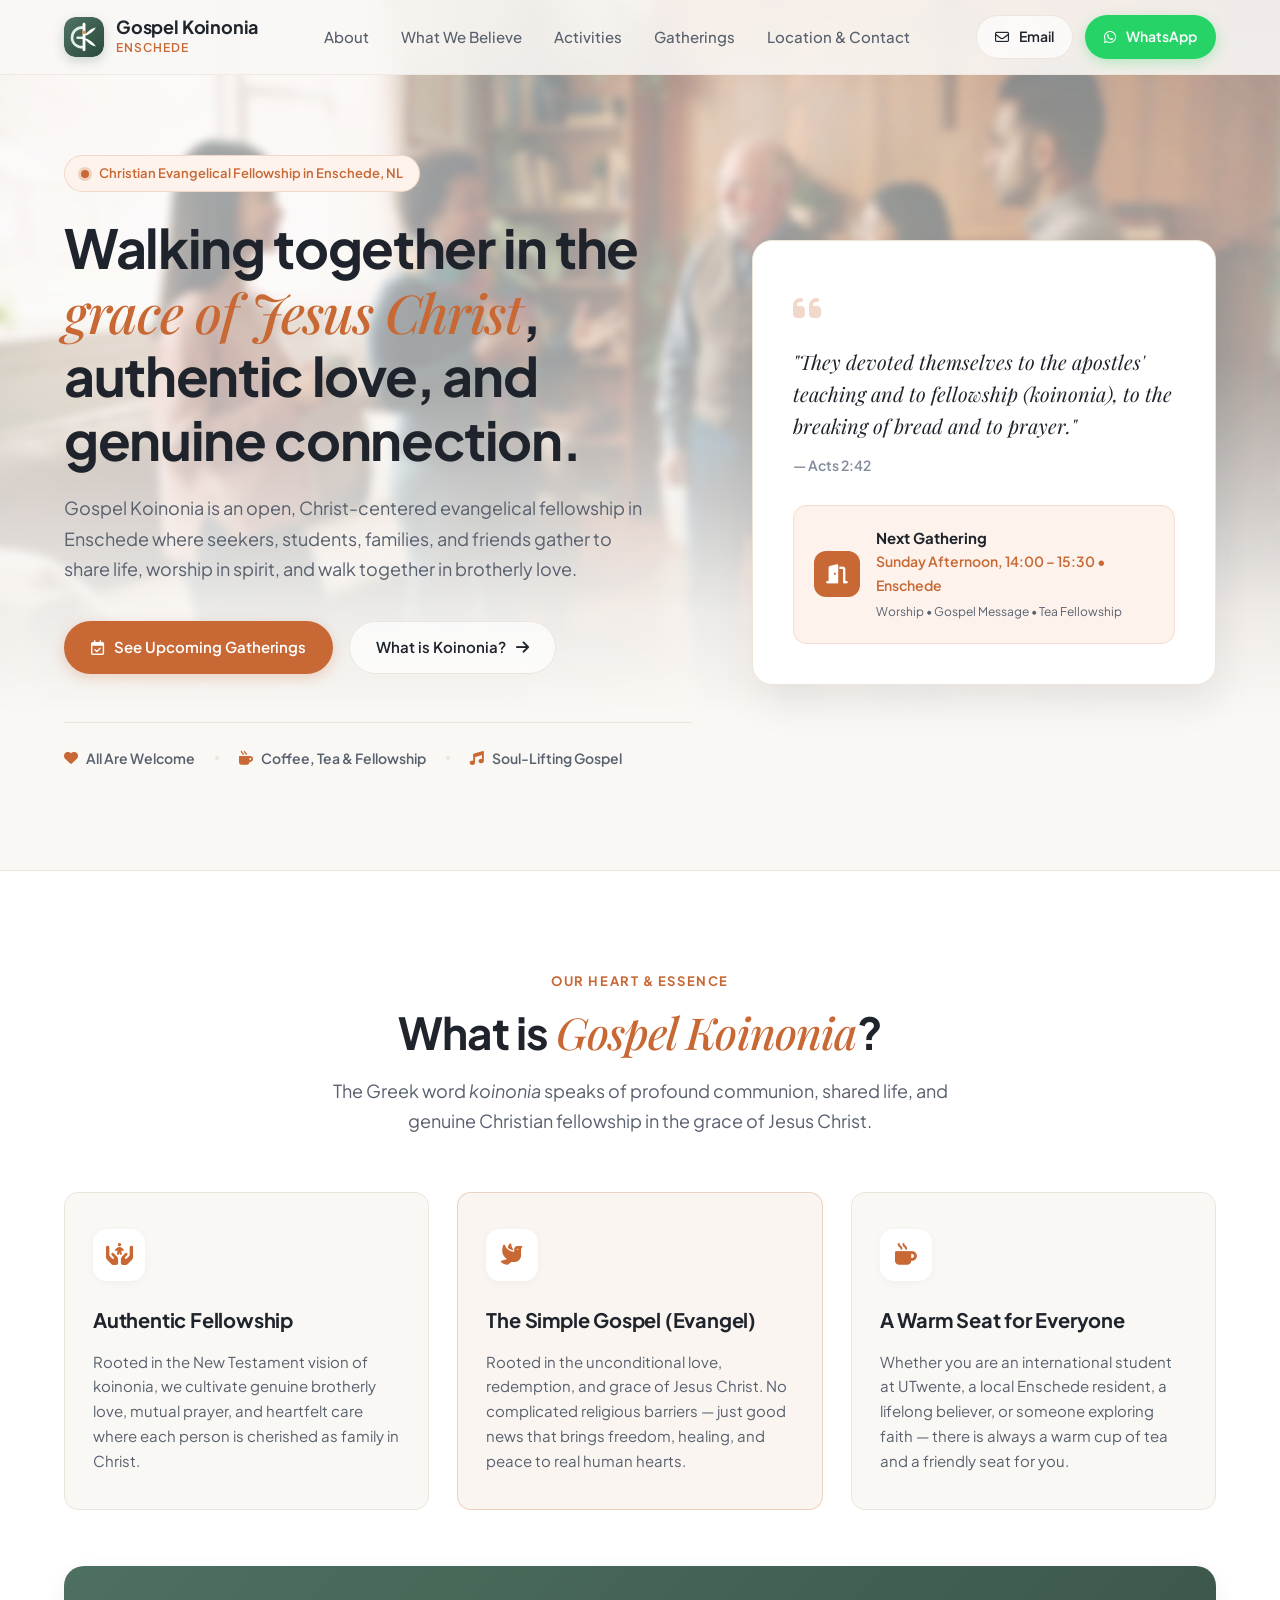
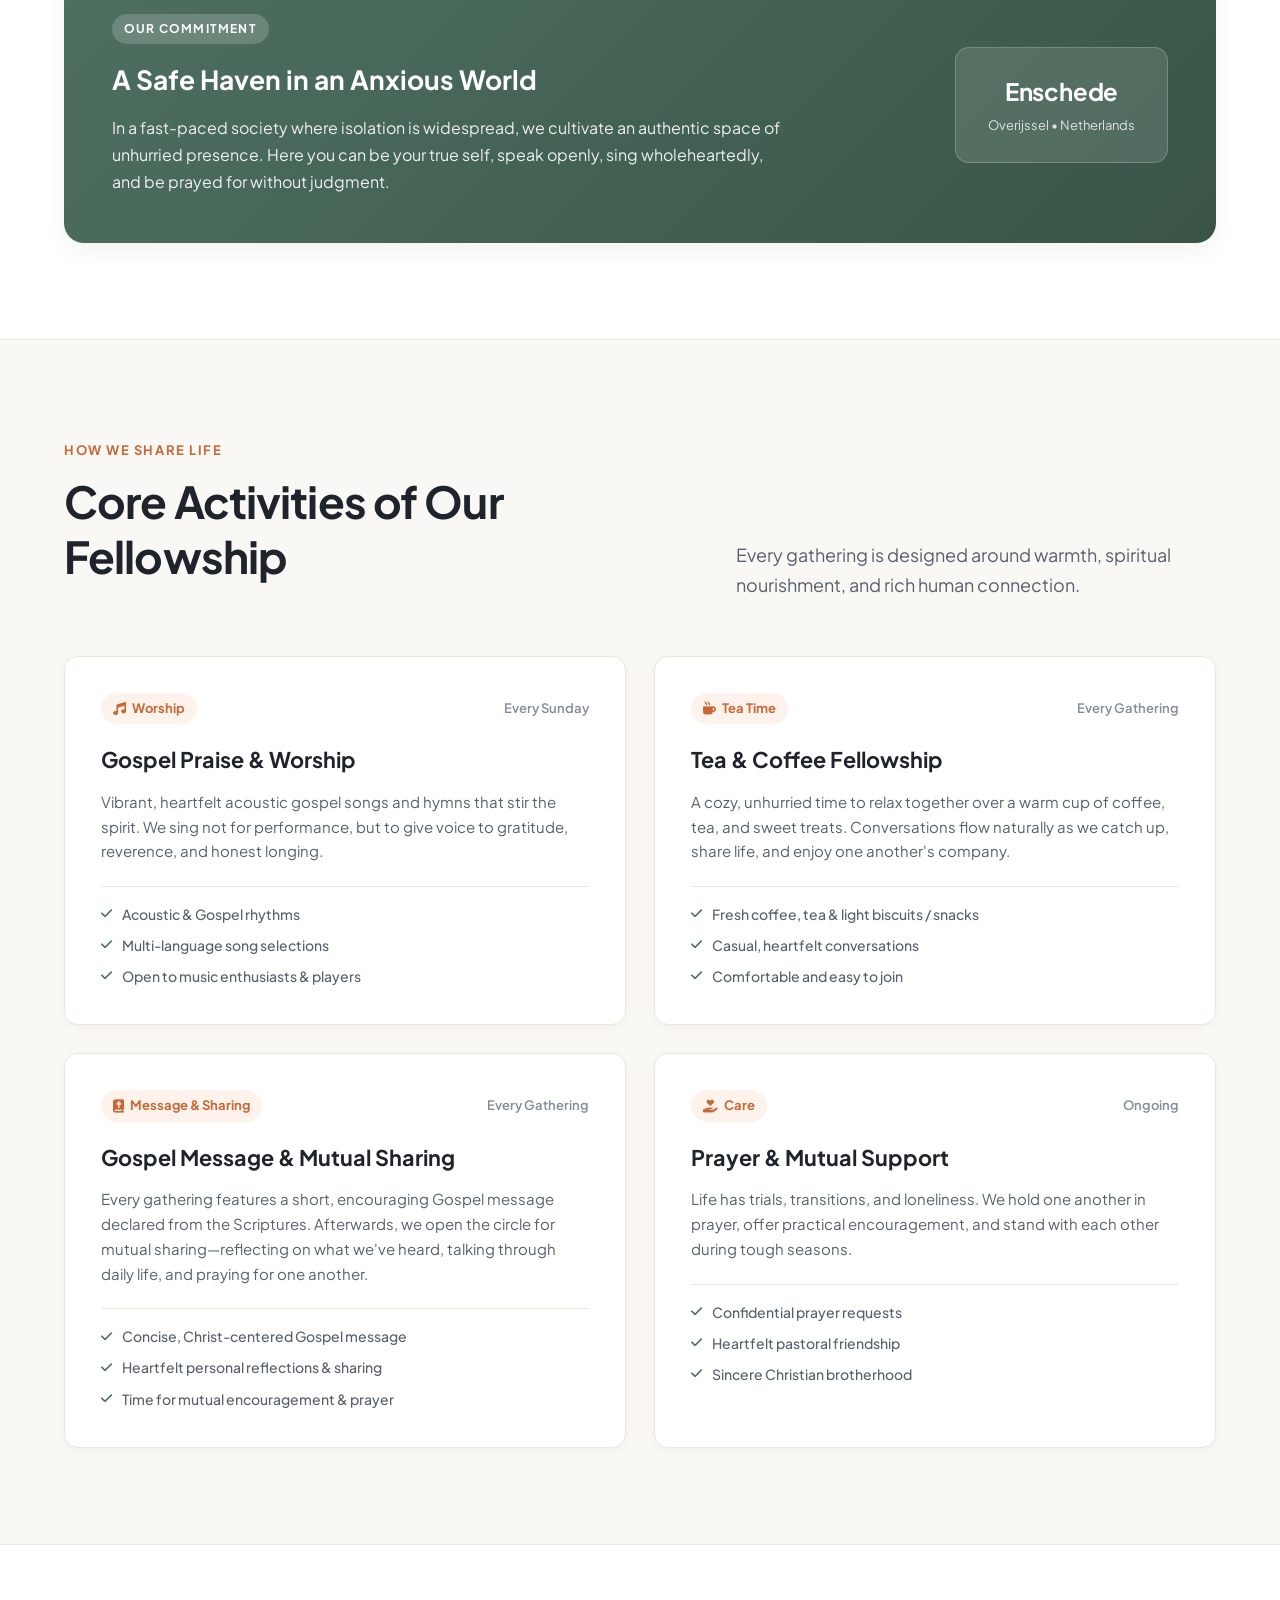
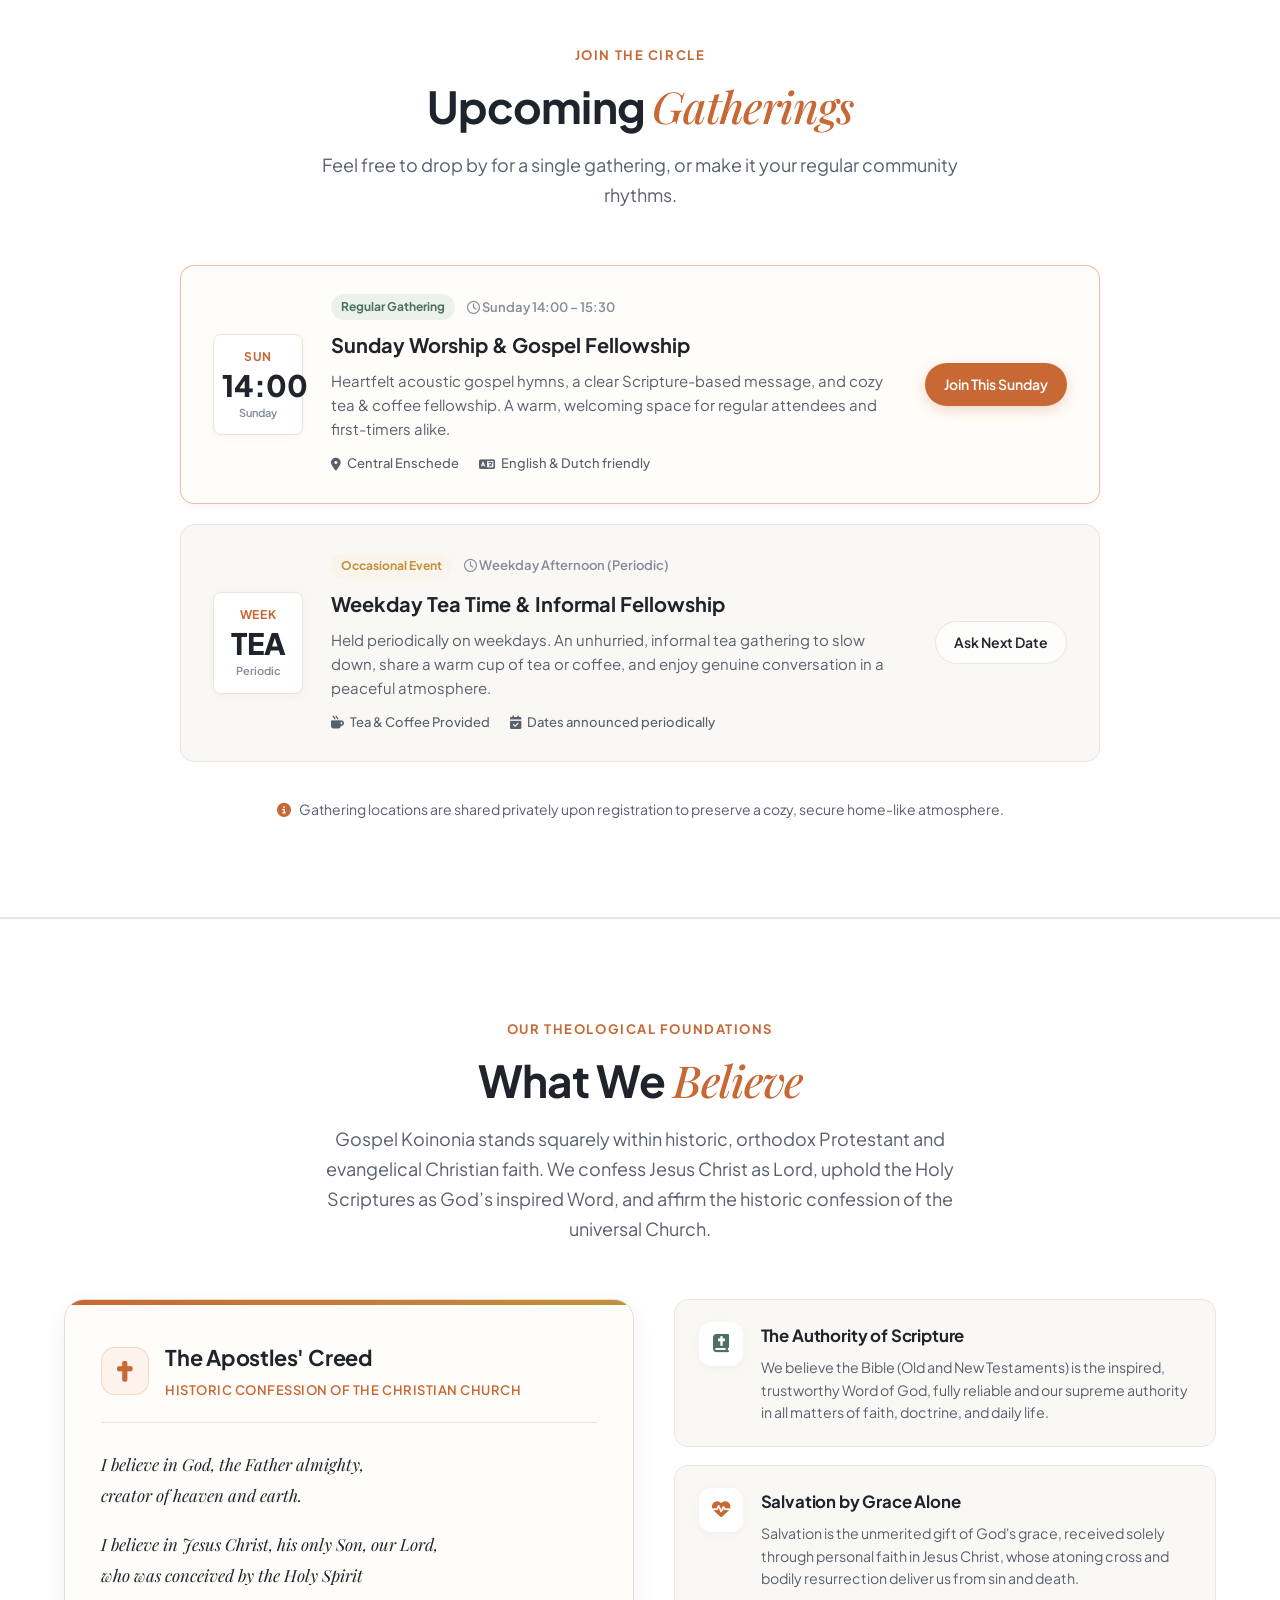
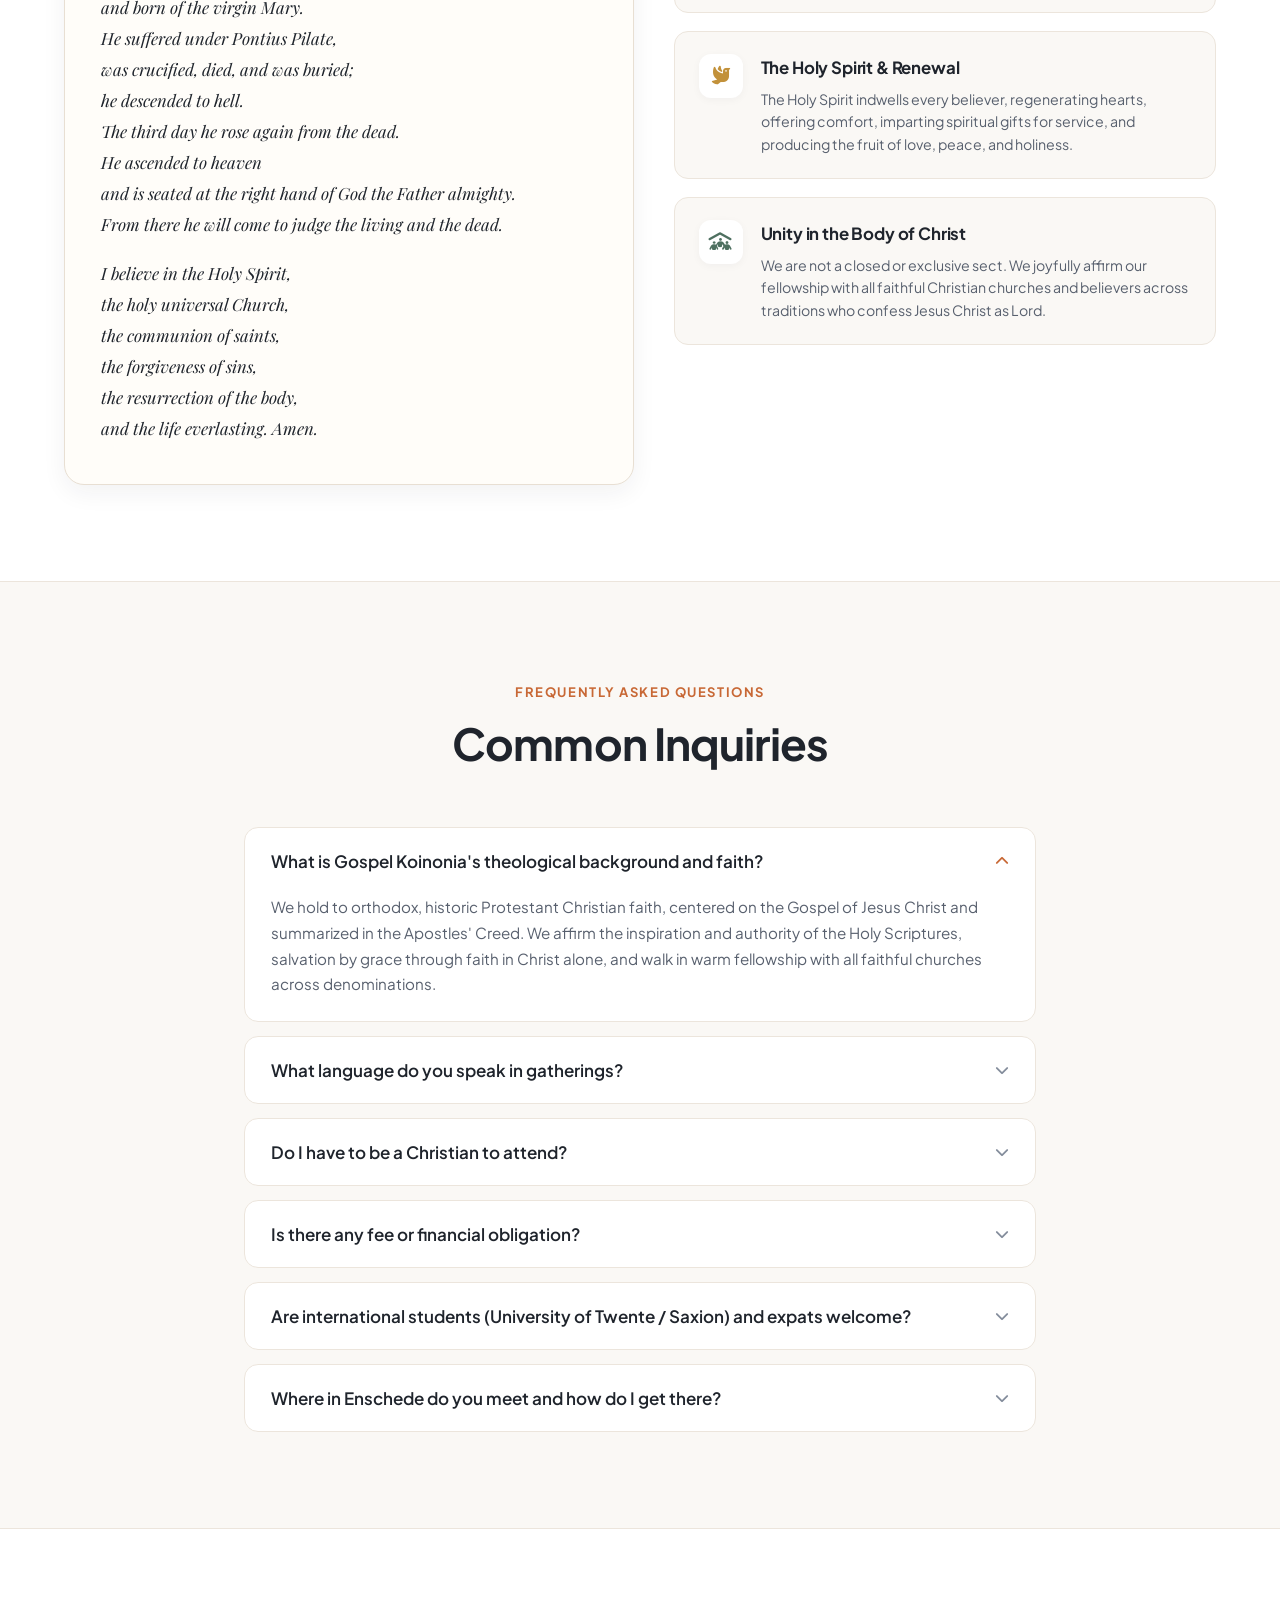
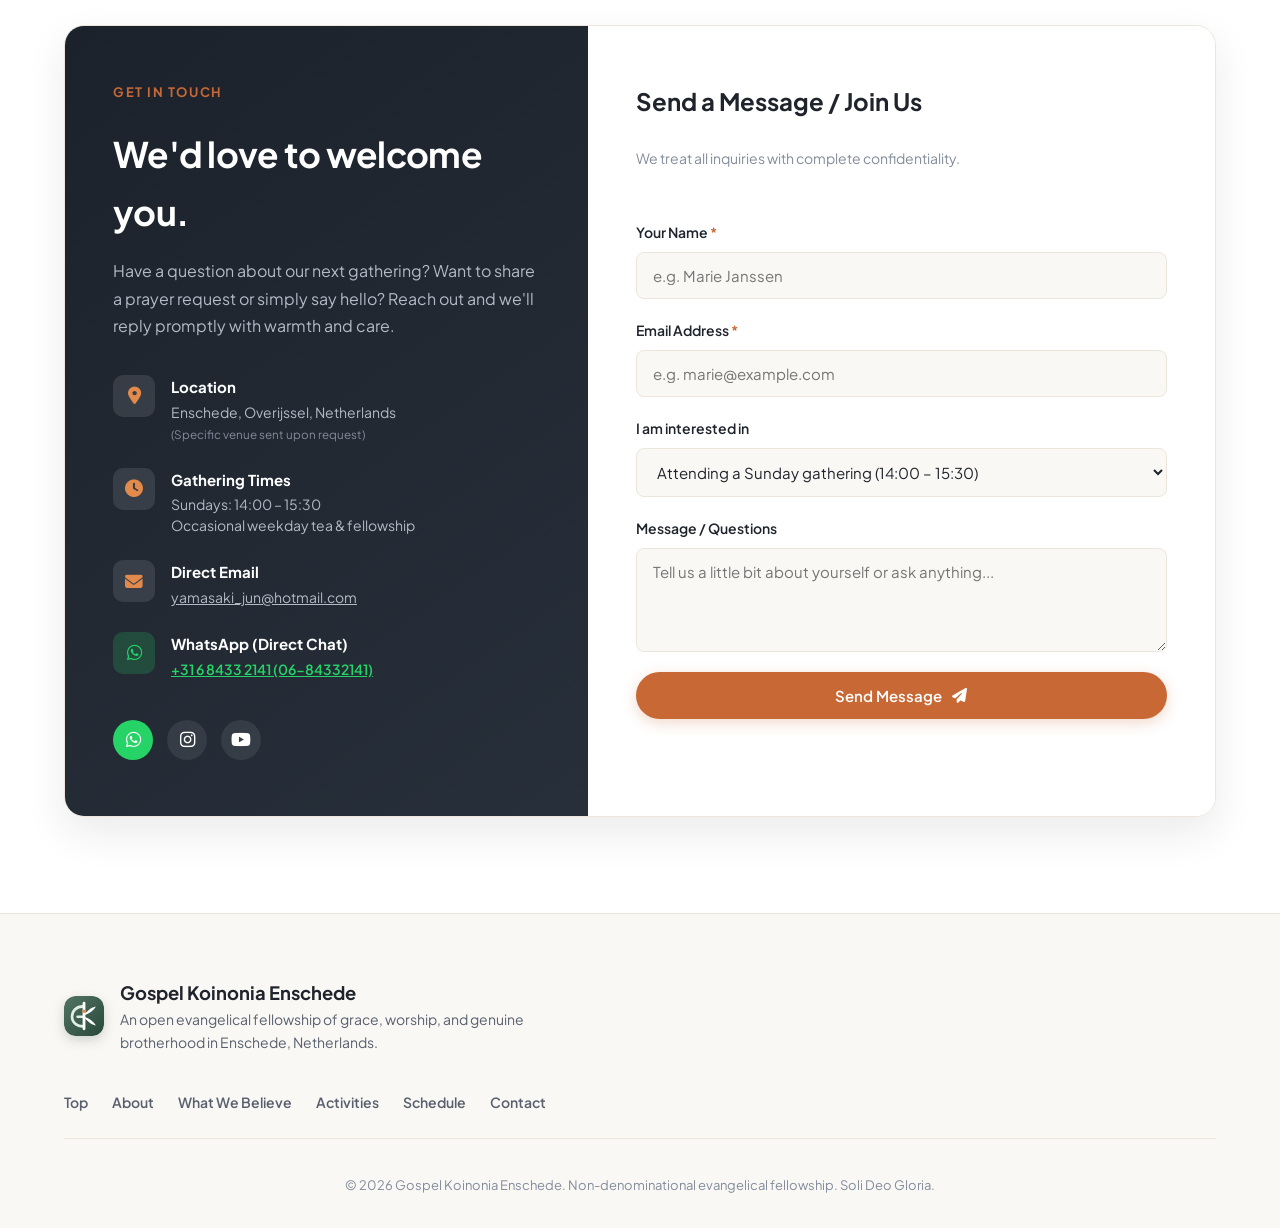
==== index.html @ ac90511f "refactor(schedule): keep only Sunday gathering and occasional weekday tea" ====
<!DOCTYPE html>
<html lang="en">
<head>
  <meta charset="UTF-8">
  <meta name="viewport" content="width=device-width, initial-scale=1.0">
  <title>Gospel Koinonia Enschede | English Christian Fellowship & Sunday Gatherings</title>
  <meta name="description" content="Open, Christ-centered English Christian fellowship in Enschede, Netherlands. Sunday worship & fellowship (14:00–15:30), Gospel message, and tea fellowship. International students (UT/Saxion), expats, and locals welcome.">
  <meta name="keywords" content="English church Enschede, Christian fellowship Enschede, International church Enschede, University of Twente church, Bible study Enschede, Gospel Koinonia, Protestant fellowship Overijssel, Sunday gathering Enschede">
  <meta name="author" content="Gospel Koinonia Enschede">

  <!-- Local SEO & Geo Targeting -->
  <meta name="geo.region" content="NL-OV">
  <meta name="geo.placename" content="Enschede">
  <meta name="geo.position" content="52.2215;6.8937">
  <meta name="ICBM" content="52.2215, 6.8937">

  <!-- Open Graph / Social Sharing -->
  <meta property="og:title" content="Gospel Koinonia Enschede | English Christian Fellowship">
  <meta property="og:description" content="Open English Christian fellowship in Enschede, Netherlands. Sunday gatherings 14:00–15:30, Gospel message, and warm fellowship.">
  <meta property="og:type" content="website">
  <meta property="og:locale" content="en_US">
  <meta property="og:site_name" content="Gospel Koinonia Enschede">

  <!-- Google Fonts -->
  <link rel="preconnect" href="https://fonts.googleapis.com">
  <link rel="preconnect" href="https://fonts.gstatic.com" crossorigin>
  <link href="https://fonts.googleapis.com/css2?family=Plus+Jakarta+Sans:wght@300;400;500;600;700&family=Playfair+Display:ital,wght@0,500;0,600;0,700;1,400&display=swap" rel="stylesheet">

  <!-- Font Awesome Icons -->
  <link rel="stylesheet" href="https://cdnjs.cloudflare.com/ajax/libs/font-awesome/6.5.1/css/all.min.css">

  <!-- Favicon -->
  <link rel="icon" type="image/svg+xml" href="favicon.svg">

  <link rel="stylesheet" href="style.css">

  <!-- Schema.org JSON-LD Structured Data for Local Search -->
  <script type="application/ld+json">
  {
    "@context": "https://schema.org",
    "@graph": [
      {
        "@type": "CommunityOrganization",
        "@id": "#organization",
        "name": "Gospel Koinonia Enschede",
        "alternateName": [
          "Gospel Koinonia",
          "Enschede Christian Fellowship",
          "International Christian Fellowship Enschede",
          "English Church Gathering Enschede"
        ],
        "description": "An open, Christ-centered English Christian fellowship in Enschede, Netherlands. Gatherings feature acoustic gospel worship, Scripture teaching, and warm fellowship.",
        "areaServed": {
          "@type": "City",
          "name": "Enschede",
          "sameAs": "https://en.wikipedia.org/wiki/Enschede"
        },
        "address": {
          "@type": "PostalAddress",
          "addressLocality": "Enschede",
          "addressRegion": "Overijssel",
          "addressCountry": "NL"
        },
        "contactPoint": {
          "@type": "ContactPoint",
          "telephone": "+31-6-8433-2141",
          "contactType": "General Inquiry & Fellowship",
          "email": "yamasaki_jun@hotmail.com",
          "availableLanguage": ["English", "Dutch", "Japanese"]
        }
      },
      {
        "@type": "Event",
        "@id": "#sunday-gathering",
        "name": "Sunday Worship & Gospel Fellowship",
        "description": "Weekly English Christian gathering in Enschede with acoustic worship, a short Gospel message, and tea & coffee fellowship.",
        "eventStatus": "https://schema.org/EventScheduled",
        "eventAttendanceMode": "https://schema.org/OfflineEventAttendanceMode",
        "isAccessibleForFree": true,
        "inLanguage": "en",
        "organizer": {
          "@id": "#organization"
        },
        "location": {
          "@type": "Place",
          "name": "Gospel Koinonia Fellowship Space",
          "address": {
            "@type": "PostalAddress",
            "addressLocality": "Enschede",
            "addressRegion": "Overijssel",
            "addressCountry": "NL"
          }
        },
        "eventSchedule": {
          "@type": "Schedule",
          "repeatFrequency": "P1W",
          "byDay": "https://schema.org/Sunday",
          "startTime": "14:00",
          "endTime": "15:30"
        }
      }
    ]
  }
  </script>
</head>
<body>

  <!-- Ambient Fixed Top Background Layer -->
  <div class="fixed-ambient-bg" aria-hidden="true">
    <div class="ambient-image-layer"></div>
    <div class="ambient-gradient-overlay"></div>
  </div>

  <!-- Navigation -->
  <header class="site-header" id="header">
    <div class="header-container">
      <a href="#hero" class="brand-logo">
        <svg class="logo-symbol-svg" width="40" height="40" viewBox="0 0 100 100" fill="none" xmlns="http://www.w3.org/2000/svg" aria-label="Gospel Koinonia Logo">
          <defs>
            <linearGradient id="gkHeaderGrad" x1="10" y1="10" x2="90" y2="90" gradientUnits="userSpaceOnUse">
              <stop offset="0%" stop-color="#4E7060"/>
              <stop offset="100%" stop-color="#2D4D3E"/>
            </linearGradient>
          </defs>
          <rect width="100" height="100" rx="26" fill="url(#gkHeaderGrad)"/>
          <path d="M48 26 C30 26, 20 38, 20 52 C20 66, 32 76, 48 76" stroke="#E1EFE7" stroke-width="6.5" stroke-linecap="round" fill="none"/>
          <path d="M34 52 H48" stroke="#E1EFE7" stroke-width="6.5" stroke-linecap="round"/>
          <path d="M50 18 V82" stroke="#FFFFFF" stroke-width="7" stroke-linecap="round"/>
          <path d="M50 46 C60 36, 68 28, 80 26 C74 36, 64 44, 50 48" fill="#FFFFFF"/>
          <path d="M50 52 C64 56, 74 64, 80 74 C68 72, 60 64, 50 54" fill="#FFFFFF"/>
          <circle cx="50" cy="38" r="4.5" fill="#E28E4E"/>
        </svg>
        <div class="logo-text">
          <span class="logo-title">Gospel Koinonia</span>
          <span class="logo-sub">Enschede</span>
        </div>
      </a>

      <!-- Desktop Nav -->
      <nav class="desktop-nav" aria-label="Main Navigation">
        <a href="#about" class="nav-link">About</a>
        <a href="#faith" class="nav-link">What We Believe</a>
        <a href="#activities" class="nav-link">Activities</a>
        <a href="#schedule" class="nav-link">Gatherings</a>
        <a href="#contact" class="nav-link">Location & Contact</a>
      </nav>

      <div class="header-actions">
        <a href="#contact" class="btn btn-outline btn-sm">
          <i class="fa-regular fa-envelope"></i> Email
        </a>
        <a href="https://wa.me/31684332141" target="_blank" rel="noopener noreferrer" class="btn btn-whatsapp btn-sm">
          <i class="fa-brands fa-whatsapp"></i> WhatsApp
        </a>
        <button class="mobile-menu-btn" id="mobileMenuBtn" aria-label="Toggle Navigation Menu">
          <span class="hamburger-bar"></span>
          <span class="hamburger-bar"></span>
          <span class="hamburger-bar"></span>
        </button>
      </div>
    </div>

    <!-- Mobile Drawer Nav -->
    <div class="mobile-drawer" id="mobileDrawer">
      <div class="mobile-drawer-content">
        <a href="#about" class="mobile-link">About</a>
        <a href="#faith" class="mobile-link">What We Believe</a>
        <a href="#activities" class="mobile-link">Activities</a>
        <a href="#schedule" class="mobile-link">Gatherings</a>
        <a href="#contact" class="mobile-link">Location & Contact</a>
        <div class="mobile-drawer-footer">
          <a href="#contact" class="btn btn-outline btn-block">
            <i class="fa-regular fa-envelope"></i> Email Us
          </a>
          <a href="https://wa.me/31684332141" target="_blank" rel="noopener noreferrer" class="btn btn-whatsapp btn-block" style="margin-top: 10px;">
            <i class="fa-brands fa-whatsapp"></i> WhatsApp (06 8433 2141)
          </a>
        </div>
      </div>
    </div>
  </header>

  <main>
    <!-- Hero Section -->
    <section class="hero-section" id="hero">
      <div class="hero-backdrop-glow"></div>
      <div class="container hero-container">
        <div class="hero-content">
          <div class="hero-badge">
            <span class="badge-dot"></span>
            <span>Christian Evangelical Fellowship in Enschede, NL</span>
          </div>
          <h1 class="hero-title">
            Walking together in the <span class="serif-italic text-accent">grace of Jesus Christ</span>, authentic love, and genuine connection.
          </h1>
          <p class="hero-lead">
            Gospel Koinonia is an open, Christ-centered evangelical fellowship in Enschede where seekers, students, families, and friends gather to share life, worship in spirit, and walk together in brotherly love.
          </p>

          <div class="hero-cta-group">
            <a href="#schedule" class="btn btn-primary">
              <i class="fa-regular fa-calendar-check"></i> See Upcoming Gatherings
            </a>
            <a href="#about" class="btn btn-outline">
              What is Koinonia? <i class="fa-solid fa-arrow-right"></i>
            </a>
          </div>

          <div class="hero-trust-bar">
            <div class="trust-item">
              <i class="fa-solid fa-heart"></i>
              <span>All Are Welcome</span>
            </div>
            <div class="trust-divider"></div>
            <div class="trust-item">
              <i class="fa-solid fa-mug-hot"></i>
              <span>Coffee, Tea & Fellowship</span>
            </div>
            <div class="trust-divider"></div>
            <div class="trust-item">
              <i class="fa-solid fa-music"></i>
              <span>Soul-Lifting Gospel</span>
            </div>
          </div>
        </div>

        <div class="hero-card-side">
          <div class="glass-feature-card">
            <div class="card-quote-icon"><i class="fa-solid fa-quote-left"></i></div>
            <p class="card-quote">
              "They devoted themselves to the apostles' teaching and to fellowship (koinonia), to the breaking of bread and to prayer."
            </p>
            <span class="card-source">— Acts 2:42</span>

            <div class="card-highlight-box">
              <div class="highlight-icon"><i class="fa-solid fa-door-open"></i></div>
              <div class="highlight-info">
                <h4>Next Gathering</h4>
                <p>Sunday Afternoon, 14:00 – 15:30 • Enschede</p>
                <small>Worship • Gospel Message • Tea Fellowship</small>
              </div>
            </div>
          </div>
        </div>
      </div>
    </section>

    <!-- About Section -->
    <section class="section about-section" id="about">
      <div class="container">
        <div class="section-header text-center">
          <span class="sub-heading">OUR HEART & ESSENCE</span>
          <h2 class="section-title">What is <span class="serif-italic text-accent">Gospel Koinonia</span>?</h2>
          <p class="section-desc">
            The Greek word <em>koinonia</em> speaks of profound communion, shared life, and genuine Christian fellowship in the grace of Jesus Christ.
          </p>
        </div>

        <div class="grid-3 about-grid">
          <div class="about-card">
            <div class="icon-circle">
              <i class="fa-solid fa-hands-holding-child"></i>
            </div>
            <h3>Authentic Fellowship</h3>
            <p>
              Rooted in the New Testament vision of koinonia, we cultivate genuine brotherly love, mutual prayer, and heartfelt care where each person is cherished as family in Christ.
            </p>
          </div>

          <div class="about-card highlighted-card">
            <div class="icon-circle">
              <i class="fa-solid fa-dove"></i>
            </div>
            <h3>The Simple Gospel (Evangel)</h3>
            <p>
              Rooted in the unconditional love, redemption, and grace of Jesus Christ. No complicated religious barriers — just good news that brings freedom, healing, and peace to real human hearts.
            </p>
          </div>

          <div class="about-card">
            <div class="icon-circle">
              <i class="fa-solid fa-mug-hot"></i>
            </div>
            <h3>A Warm Seat for Everyone</h3>
            <p>
              Whether you are an international student at UTwente, a local Enschede resident, a lifelong believer, or someone exploring faith — there is always a warm cup of tea and a friendly seat for you.
            </p>
          </div>
        </div>

        <!-- Vision Banner -->
        <div class="vision-banner">
          <div class="vision-content">
            <span class="pill-label">Our Commitment</span>
            <h3>A Safe Haven in an Anxious World</h3>
            <p>
              In a fast-paced society where isolation is widespread, we cultivate an authentic space of unhurried presence. Here you can be your true self, speak openly, sing wholeheartedly, and be prayed for without judgment.
            </p>
          </div>
          <div class="vision-badge-box">
            <span class="vision-city">Enschede</span>
            <span class="vision-sub">Overijssel • Netherlands</span>
          </div>
        </div>
      </div>
    </section>

    <!-- Activities Section -->
    <section class="section activities-section" id="activities">
      <div class="container">
        <div class="section-header">
          <div class="header-split">
            <div>
              <span class="sub-heading">HOW WE SHARE LIFE</span>
              <h2 class="section-title">Core Activities of Our Fellowship</h2>
            </div>
            <p class="section-lead-inline">
              Every gathering is designed around warmth, spiritual nourishment, and rich human connection.
            </p>
          </div>
        </div>

        <div class="activities-grid">
          <!-- Activity 1 -->
          <article class="activity-card">
            <div class="activity-header">
              <span class="activity-badge"><i class="fa-solid fa-music"></i> Worship</span>
              <span class="activity-cadence">Every Sunday</span>
            </div>
            <h3 class="activity-title">Gospel Praise & Worship</h3>
            <p class="activity-body">
              Vibrant, heartfelt acoustic gospel songs and hymns that stir the spirit. We sing not for performance, but to give voice to gratitude, reverence, and honest longing.
            </p>
            <ul class="activity-points">
              <li><i class="fa-solid fa-check"></i> Acoustic & Gospel rhythms</li>
              <li><i class="fa-solid fa-check"></i> Multi-language song selections</li>
              <li><i class="fa-solid fa-check"></i> Open to music enthusiasts & players</li>
            </ul>
          </article>

          <!-- Activity 2 -->
          <article class="activity-card">
            <div class="activity-header">
              <span class="activity-badge"><i class="fa-solid fa-mug-hot"></i> Tea Time</span>
              <span class="activity-cadence">Every Gathering</span>
            </div>
            <h3 class="activity-title">Tea & Coffee Fellowship</h3>
            <p class="activity-body">
              A cozy, unhurried time to relax together over a warm cup of coffee, tea, and sweet treats. Conversations flow naturally as we catch up, share life, and enjoy one another's company.
            </p>
            <ul class="activity-points">
              <li><i class="fa-solid fa-check"></i> Fresh coffee, tea & light biscuits / snacks</li>
              <li><i class="fa-solid fa-check"></i> Casual, heartfelt conversations</li>
              <li><i class="fa-solid fa-check"></i> Comfortable and easy to join</li>
            </ul>
          </article>

          <!-- Activity 3 -->
          <article class="activity-card">
            <div class="activity-header">
              <span class="activity-badge"><i class="fa-solid fa-book-bible"></i> Message & Sharing</span>
              <span class="activity-cadence">Every Gathering</span>
            </div>
            <h3 class="activity-title">Gospel Message & Mutual Sharing</h3>
            <p class="activity-body">
              Every gathering features a short, encouraging Gospel message declared from the Scriptures. Afterwards, we open the circle for mutual sharing—reflecting on what we've heard, talking through daily life, and praying for one another.
            </p>
            <ul class="activity-points">
              <li><i class="fa-solid fa-check"></i> Concise, Christ-centered Gospel message</li>
              <li><i class="fa-solid fa-check"></i> Heartfelt personal reflections & sharing</li>
              <li><i class="fa-solid fa-check"></i> Time for mutual encouragement & prayer</li>
            </ul>
          </article>

          <!-- Activity 4 -->
          <article class="activity-card">
            <div class="activity-header">
              <span class="activity-badge"><i class="fa-solid fa-hand-holding-heart"></i> Care</span>
              <span class="activity-cadence">Ongoing</span>
            </div>
            <h3 class="activity-title">Prayer & Mutual Support</h3>
            <p class="activity-body">
              Life has trials, transitions, and loneliness. We hold one another in prayer, offer practical encouragement, and stand with each other during tough seasons.
            </p>
            <ul class="activity-points">
              <li><i class="fa-solid fa-check"></i> Confidential prayer requests</li>
              <li><i class="fa-solid fa-check"></i> Heartfelt pastoral friendship</li>
              <li><i class="fa-solid fa-check"></i> Sincere Christian brotherhood</li>
            </ul>
          </article>
        </div>
      </div>
    </section>

    <!-- Schedule Section -->
    <section class="section schedule-section" id="schedule">
      <div class="container">
        <div class="section-header text-center">
          <span class="sub-heading">JOIN THE CIRCLE</span>
          <h2 class="section-title">Upcoming <span class="serif-italic text-accent">Gatherings</span></h2>
          <p class="section-desc">
            Feel free to drop by for a single gathering, or make it your regular community rhythms.
          </p>
        </div>

        <div class="schedule-timeline">
          <!-- Item 1 -->
          <div class="timeline-card current-event">
            <div class="timeline-date-box">
              <span class="date-month">SUN</span>
              <span class="date-day">14:00</span>
              <span class="date-tag">Sunday</span>
            </div>
            <div class="timeline-details">
              <div class="timeline-badge-row">
                <span class="badge-status open">Regular Gathering</span>
                <span class="badge-time"><i class="fa-regular fa-clock"></i> Sunday 14:00 – 15:30</span>
              </div>
              <h3 class="timeline-title">Sunday Worship & Gospel Fellowship</h3>
              <p class="timeline-desc">
                Heartfelt acoustic gospel hymns, a clear Scripture-based message, and cozy tea & coffee fellowship. A warm, welcoming space for regular attendees and first-timers alike.
              </p>
              <div class="timeline-meta">
                <span><i class="fa-solid fa-location-dot"></i> Central Enschede</span>
                <span><i class="fa-solid fa-language"></i> English & Dutch friendly</span>
              </div>
            </div>
            <div class="timeline-action">
              <a href="#contact" class="btn btn-sm btn-primary">Join This Sunday</a>
            </div>
          </div>

          <!-- Item 2: Occasional Weekday Tea -->
          <div class="timeline-card">
            <div class="timeline-date-box">
              <span class="date-month">WEEK</span>
              <span class="date-day">TEA</span>
              <span class="date-tag">Periodic</span>
            </div>
            <div class="timeline-details">
              <div class="timeline-badge-row">
                <span class="badge-status special">Occasional Event</span>
                <span class="badge-time"><i class="fa-regular fa-clock"></i> Weekday Afternoon (Periodic)</span>
              </div>
              <h3 class="timeline-title">Weekday Tea Time & Informal Fellowship</h3>
              <p class="timeline-desc">
                Held periodically on weekdays. An unhurried, informal tea gathering to slow down, share a warm cup of tea or coffee, and enjoy genuine conversation in a peaceful atmosphere.
              </p>
              <div class="timeline-meta">
                <span><i class="fa-solid fa-mug-hot"></i> Tea & Coffee Provided</span>
                <span><i class="fa-solid fa-calendar-check"></i> Dates announced periodically</span>
              </div>
            </div>
            <div class="timeline-action">
              <a href="#contact" class="btn btn-sm btn-outline">Ask Next Date</a>
            </div>
          </div>
        </div>

        <div class="schedule-note">
          <i class="fa-solid fa-circle-info"></i>
          <span>Gathering locations are shared privately upon registration to preserve a cozy, secure home-like atmosphere.</span>
        </div>
      </div>
    </section>

    <!-- Statement of Faith / What We Believe Section -->
    <section class="section faith-section" id="faith">
      <div class="container">
        <div class="section-header text-center">
          <span class="sub-heading">OUR THEOLOGICAL FOUNDATIONS</span>
          <h2 class="section-title">What We <span class="serif-italic text-accent">Believe</span></h2>
          <p class="section-desc">
            Gospel Koinonia stands squarely within historic, orthodox Protestant and evangelical Christian faith. We confess Jesus Christ as Lord, uphold the Holy Scriptures as God’s inspired Word, and affirm the historic confession of the universal Church.
          </p>
        </div>

        <div class="faith-layout">
          <!-- The Apostles' Creed Column -->
          <div class="creed-card">
            <div class="creed-header">
              <div class="creed-icon-wrap">
                <i class="fa-solid fa-cross"></i>
              </div>
              <div>
                <h3 class="creed-title">The Apostles' Creed</h3>
                <span class="creed-subtitle">Historic Confession of the Christian Church</span>
              </div>
            </div>

            <div class="creed-content">
              <p>I believe in God, the Father almighty,<br>creator of heaven and earth.</p>
              <p>I believe in Jesus Christ, his only Son, our Lord,<br>who was conceived by the Holy Spirit<br>and born of the virgin Mary.<br>He suffered under Pontius Pilate,<br>was crucified, died, and was buried;<br>he descended to hell.<br>The third day he rose again from the dead.<br>He ascended to heaven<br>and is seated at the right hand of God the Father almighty.<br>From there he will come to judge the living and the dead.</p>
              <p>I believe in the Holy Spirit,<br>the holy universal Church,<br>the communion of saints,<br>the forgiveness of sins,<br>the resurrection of the body,<br>and the life everlasting. Amen.</p>
            </div>
          </div>

          <!-- Core Evangelical Convictions Column -->
          <div class="faith-pillars">
            <div class="pillar-item">
              <div class="pillar-icon">
                <i class="fa-solid fa-book-bible"></i>
              </div>
              <div class="pillar-text">
                <h4>The Authority of Scripture</h4>
                <p>We believe the Bible (Old and New Testaments) is the inspired, trustworthy Word of God, fully reliable and our supreme authority in all matters of faith, doctrine, and daily life.</p>
              </div>
            </div>

            <div class="pillar-item">
              <div class="pillar-icon">
                <i class="fa-solid fa-heart-pulse"></i>
              </div>
              <div class="pillar-text">
                <h4>Salvation by Grace Alone</h4>
                <p>Salvation is the unmerited gift of God's grace, received solely through personal faith in Jesus Christ, whose atoning cross and bodily resurrection deliver us from sin and death.</p>
              </div>
            </div>

            <div class="pillar-item">
              <div class="pillar-icon">
                <i class="fa-solid fa-dove"></i>
              </div>
              <div class="pillar-text">
                <h4>The Holy Spirit & Renewal</h4>
                <p>The Holy Spirit indwells every believer, regenerating hearts, offering comfort, imparting spiritual gifts for service, and producing the fruit of love, peace, and holiness.</p>
              </div>
            </div>

            <div class="pillar-item">
              <div class="pillar-icon">
                <i class="fa-solid fa-people-roof"></i>
              </div>
              <div class="pillar-text">
                <h4>Unity in the Body of Christ</h4>
                <p>We are not a closed or exclusive sect. We joyfully affirm our fellowship with all faithful Christian churches and believers across traditions who confess Jesus Christ as Lord.</p>
              </div>
            </div>
          </div>
        </div>
      </div>
    </section>

    <!-- FAQ Accordion -->
    <section class="section faq-section">
      <div class="container max-w-narrow">
        <div class="section-header text-center">
          <span class="sub-heading">FREQUENTLY ASKED QUESTIONS</span>
          <h2 class="section-title">Common Inquiries</h2>
        </div>

        <div class="faq-accordion" id="faqAccordion">
          <div class="faq-item">
            <button class="faq-question">
              <span>What is Gospel Koinonia's theological background and faith?</span>
              <i class="fa-solid fa-chevron-down"></i>
            </button>
            <div class="faq-answer">
              <p>We hold to orthodox, historic Protestant Christian faith, centered on the Gospel of Jesus Christ and summarized in the Apostles' Creed. We affirm the inspiration and authority of the Holy Scriptures, salvation by grace through faith in Christ alone, and walk in warm fellowship with all faithful churches across denominations.</p>
            </div>
          </div>

          <div class="faq-item">
            <button class="faq-question">
              <span>What language do you speak in gatherings?</span>
              <i class="fa-solid fa-chevron-down"></i>
            </button>
            <div class="faq-answer">
              <p>Our gatherings are conducted predominantly in English to welcome people from diverse international and local backgrounds. Many of us also speak Dutch, Japanese, and other languages, so translations and informal help are always available.</p>
            </div>
          </div>

          <div class="faq-item">
            <button class="faq-question">
              <span>Do I have to be a Christian to attend?</span>
              <i class="fa-solid fa-chevron-down"></i>
            </button>
            <div class="faq-answer">
              <p>Absolutely not. If you are curious about faith, seeking sincere friendships, enjoy music and good food, or simply looking for a quiet, warm community in Enschede, you are wholeheartedly welcome.</p>
            </div>
          </div>

          <div class="faq-item">
            <button class="faq-question">
              <span>Is there any fee or financial obligation?</span>
              <i class="fa-solid fa-chevron-down"></i>
            </button>
            <div class="faq-answer">
              <p>No fee at all. Everything is freely offered in the spirit of grace. Coffee, tea, and light refreshments are gladly provided for everyone to enjoy.</p>
            </div>
          </div>

          <div class="faq-item">
            <button class="faq-question">
              <span>Are international students (University of Twente / Saxion) and expats welcome?</span>
              <i class="fa-solid fa-chevron-down"></i>
            </button>
            <div class="faq-answer">
              <p>Yes, absolutely. Our gatherings are conducted in English to welcome international students, researchers, expats, and local Dutch residents across Enschede and the wider Twente region. Whether you are here for a single semester or permanently settled, you are warmly embraced.</p>
            </div>
          </div>

          <div class="faq-item">
            <button class="faq-question">
              <span>Where in Enschede do you meet and how do I get there?</span>
              <i class="fa-solid fa-chevron-down"></i>
            </button>
            <div class="faq-answer">
              <p>Our Sunday gatherings (14:00 – 15:30) take place in central Enschede, conveniently accessible by bike or public transit from Enschede Central Station and the University of Twente campus. To preserve a peaceful, secure home-like setting, the exact street address is provided privately upon RSVP or message.</p>
            </div>
          </div>
        </div>
      </div>
    </section>

    <!-- Contact & Join Us Section -->
    <section class="section contact-section" id="contact">
      <div class="container">
        <div class="contact-wrapper">
          <div class="contact-info-panel">
            <span class="sub-heading text-light">GET IN TOUCH</span>
            <h2 class="contact-title">We'd love to welcome you.</h2>
            <p class="contact-lead">
              Have a question about our next gathering? Want to share a prayer request or simply say hello? Reach out and we'll reply promptly with warmth and care.
            </p>

            <div class="info-list">
              <div class="info-item">
                <div class="info-icon"><i class="fa-solid fa-location-dot"></i></div>
                <div>
                  <strong>Location</strong>
                  <p>Enschede, Overijssel, Netherlands<br><small class="text-muted">(Specific venue sent upon request)</small></p>
                </div>
              </div>

              <div class="info-item">
                <div class="info-icon"><i class="fa-solid fa-clock"></i></div>
                <div>
                  <strong>Gathering Times</strong>
                  <p>Sundays: 14:00 – 15:30<br>Occasional weekday tea & fellowship</p>
                </div>
              </div>

              <div class="info-item">
                <div class="info-icon"><i class="fa-solid fa-envelope"></i></div>
                <div>
                  <strong>Direct Email</strong>
                  <p><a href="mailto:yamasaki_jun@hotmail.com" style="color: inherit; text-decoration: underline;">yamasaki_jun@hotmail.com</a></p>
                </div>
              </div>

              <div class="info-item">
                <div class="info-icon" style="background-color: rgba(37, 211, 102, 0.2); color: #25D366;"><i class="fa-brands fa-whatsapp"></i></div>
                <div>
                  <strong>WhatsApp (Direct Chat)</strong>
                  <p><a href="https://wa.me/31684332141" target="_blank" rel="noopener noreferrer" style="color: #25D366; font-weight: 600; text-decoration: underline;">+31 6 8433 2141 (06-84332141)</a></p>
                </div>
              </div>
            </div>

            <div class="social-links-row">
              <a href="https://wa.me/31684332141" target="_blank" rel="noopener noreferrer" class="social-circle" aria-label="WhatsApp Community" style="background-color: #25D366; color: #FFFFFF;"><i class="fa-brands fa-whatsapp"></i></a>
              <a href="#" class="social-circle" aria-label="Instagram"><i class="fa-brands fa-instagram"></i></a>
              <a href="#" class="social-circle" aria-label="YouTube"><i class="fa-brands fa-youtube"></i></a>
            </div>
          </div>

          <div class="contact-form-panel">
            <form id="contactForm" class="contact-form" action="https://formsubmit.co/yamasaki_jun@hotmail.com" method="POST">
              <!-- FormSubmit Configuration -->
              <input type="hidden" name="_subject" value="Gospel Koinonia Enschede: New Message / Inquiry">
              <input type="hidden" name="_template" value="table">
              <input type="hidden" name="_captcha" value="false">
              <input type="text" name="_honey" style="display:none">

              <h3 class="form-heading">Send a Message / Join Us</h3>
              <p class="form-sub">We treat all inquiries with complete confidentiality.</p>

              <div class="form-group">
                <label for="name">Your Name <span class="required">*</span></label>
                <input type="text" id="name" name="name" placeholder="e.g. Marie Janssen" required>
              </div>

              <div class="form-group">
                <label for="email">Email Address <span class="required">*</span></label>
                <input type="email" id="email" name="email" placeholder="e.g. marie@example.com" required>
              </div>

              <div class="form-group">
                <label for="interest">I am interested in</label>
                <select id="interest" name="interest">
                  <option value="sunday_gathering">Attending a Sunday gathering (14:00 – 15:30)</option>
                  <option value="weekday_tea">Joining an occasional weekday tea gathering</option>
                  <option value="music">Gospel praise & worship</option>
                  <option value="dialogue">Bible & life reflection</option>
                  <option value="question">General inquiry / Just saying hi</option>
                  <option value="prayer">Requesting confidential prayer</option>
                </select>
              </div>

              <div class="form-group">
                <label for="message">Message / Questions</label>
                <textarea id="message" name="message" rows="4" placeholder="Tell us a little bit about yourself or ask anything..."></textarea>
              </div>

              <button type="submit" class="btn btn-primary btn-block">
                <span>Send Message</span>
                <i class="fa-solid fa-paper-plane"></i>
              </button>

              <div class="form-status" id="formStatus"></div>
            </form>
          </div>
        </div>
      </div>
    </section>
  </main>

  <!-- Site Footer -->
  <footer class="site-footer">
    <div class="container footer-container">
      <div class="footer-brand">
        <svg class="logo-symbol-svg" width="44" height="44" viewBox="0 0 100 100" fill="none" xmlns="http://www.w3.org/2000/svg" aria-label="Gospel Koinonia Logo">
          <defs>
            <linearGradient id="gkFooterGrad" x1="10" y1="10" x2="90" y2="90" gradientUnits="userSpaceOnUse">
              <stop offset="0%" stop-color="#4E7060"/>
              <stop offset="100%" stop-color="#2D4D3E"/>
            </linearGradient>
          </defs>
          <rect width="100" height="100" rx="26" fill="url(#gkFooterGrad)"/>
          <path d="M48 26 C30 26, 20 38, 20 52 C20 66, 32 76, 48 76" stroke="#E1EFE7" stroke-width="6.5" stroke-linecap="round" fill="none"/>
          <path d="M34 52 H48" stroke="#E1EFE7" stroke-width="6.5" stroke-linecap="round"/>
          <path d="M50 18 V82" stroke="#FFFFFF" stroke-width="7" stroke-linecap="round"/>
          <path d="M50 46 C60 36, 68 28, 80 26 C74 36, 64 44, 50 48" fill="#FFFFFF"/>
          <path d="M50 52 C64 56, 74 64, 80 74 C68 72, 60 64, 50 54" fill="#FFFFFF"/>
          <circle cx="50" cy="38" r="4.5" fill="#E28E4E"/>
        </svg>
        <div>
          <h4>Gospel Koinonia Enschede</h4>
          <p>An open evangelical fellowship of grace, worship, and genuine brotherhood in Enschede, Netherlands.</p>
        </div>
      </div>

      <div class="footer-links">
        <a href="#hero">Top</a>
        <a href="#about">About</a>
        <a href="#faith">What We Believe</a>
        <a href="#activities">Activities</a>
        <a href="#schedule">Schedule</a>
        <a href="#contact">Contact</a>
      </div>

      <div class="footer-bottom">
        <p>&copy; <span id="copyrightYear">2026</span> Gospel Koinonia Enschede. Non-denominational evangelical fellowship. Soli Deo Gloria.</p>
      </div>
    </div>
  </footer>

  <script src="main.js"></script>
</body>
</html>
---- style.css ----
/* ==========================================================================
   Gospel Koinonia Enschede - Stylesheet
   Design Philosophy: Warm, Heartful, Modern, Refined, Accessible & Fully Responsive
   ========================================================================== */

:root {
  /* Color Palette */
  --bg-main: #FAF8F5;
  --bg-surface: #FFFFFF;
  --bg-surface-elevated: #F4EFEA;
  --bg-dark: #1E232B;
  --bg-dark-card: #272E38;
  
  --text-primary: #1F242C;
  --text-secondary: #58606E;
  --text-muted: #838C9B;
  --text-inverse: #FFFFFF;
  
  /* Brand Accents */
  --color-terracotta: #C86835;
  --color-terracotta-hover: #B25A2C;
  --color-terracotta-light: #FDF3EC;
  
  --color-sage: #4E7060;
  --color-sage-light: #EBF2EE;
  
  --color-gold: #C2913A;
  --color-gold-light: #FAF5EC;

  /* Borders & Shadows */
  --border-light: #ECE5DC;
  --border-focus: #C86835;
  --shadow-sm: 0 2px 8px rgba(31, 36, 44, 0.04);
  --shadow-md: 0 8px 24px rgba(31, 36, 44, 0.06);
  --shadow-lg: 0 16px 40px rgba(31, 36, 44, 0.09);
  --shadow-floating: 0 24px 60px rgba(200, 104, 53, 0.12);

  /* Typography */
  --font-sans: 'Plus Jakarta Sans', -apple-system, BlinkMacSystemFont, "Segoe UI", Roboto, sans-serif;
  --font-serif: 'Playfair Display', Georgia, serif;
  
  /* Transitions */
  --transition-fast: 0.2s cubic-bezier(0.4, 0, 0.2, 1);
  --transition-normal: 0.3s cubic-bezier(0.4, 0, 0.2, 1);
  --radius-sm: 8px;
  --radius-md: 14px;
  --radius-lg: 20px;
  --radius-full: 9999px;
}

/* Reset & Base Setup */
*, *::before, *::after {
  box-sizing: border-box;
  margin: 0;
  padding: 0;
}

html {
  scroll-behavior: smooth;
  font-size: 16px;
}

body {
  font-family: var(--font-sans);
  background-color: var(--bg-main);
  color: var(--text-primary);
  line-height: 1.65;
  -webkit-font-smoothing: antialiased;
  -moz-osx-font-smoothing: grayscale;
  overflow-x: hidden;
  position: relative;
}

/* ==========================================================================
   Fixed Ambient Top Background (Fixed, Clearer Presence, Identity-Softened)
   ========================================================================== */
.fixed-ambient-bg {
  position: fixed;
  top: 0;
  left: 0;
  width: 100%;
  height: 720px;
  z-index: 0;
  pointer-events: none;
  overflow: hidden;
}

.ambient-image-layer {
  position: absolute;
  top: 0;
  left: 0;
  width: 100%;
  height: 100%;
  background-image: url('hero_bg.png');
  background-position: center 20%;
  background-size: cover;
  background-repeat: no-repeat;
  /* 写真の温かみがしっかり見える透明度 & 人物認識を和らげるソフトぼかし */
  opacity: 0.50;
  filter: blur(4px) saturate(1.18) brightness(1.03);
  transform: scale(1.05);
  will-change: transform;
}

.ambient-gradient-overlay {
  position: absolute;
  top: 0;
  left: 0;
  width: 100%;
  height: 100%;
  background: linear-gradient(
    to bottom,
    rgba(250, 248, 245, 0.05) 0%,
    rgba(250, 248, 245, 0.25) 50%,
    rgba(250, 248, 245, 0.88) 85%,
    rgba(250, 248, 245, 1) 100%
  );
}

.hero-section {
  position: relative;
  z-index: 1;
}

img {
  max-width: 100%;
  height: auto;
  display: block;
}

a {
  color: inherit;
  text-decoration: none;
  transition: color var(--transition-fast);
}

button, input, textarea, select {
  font-family: inherit;
  font-size: inherit;
  color: inherit;
}

/* Typography Utilities */
.serif-italic {
  font-family: var(--font-serif);
  font-style: italic;
  font-weight: 500;
}

.text-accent {
  color: var(--color-terracotta);
}

.text-light {
  color: #F1ECE6;
}

.text-muted {
  color: var(--text-muted);
}

/* Layout Containers */
.container {
  width: 100%;
  max-width: 1200px;
  margin: 0 auto;
  padding: 0 24px;
}

.max-w-narrow {
  max-width: 840px;
}

.section {
  padding: 96px 0;
  position: relative;
}

@media (max-width: 768px) {
  .section {
    padding: 64px 0;
  }
}

/* Section Header Styles */
.section-header {
  margin-bottom: 56px;
}

.section-header.text-center {
  text-align: center;
}

.sub-heading {
  display: inline-block;
  font-size: 0.8125rem;
  font-weight: 700;
  letter-spacing: 0.12em;
  text-transform: uppercase;
  color: var(--color-terracotta);
  margin-bottom: 12px;
}

.section-title {
  font-size: clamp(2rem, 3.5vw, 2.75rem);
  font-weight: 700;
  color: var(--text-primary);
  line-height: 1.25;
  margin-bottom: 16px;
  letter-spacing: -0.02em;
}

.section-desc {
  font-size: 1.125rem;
  color: var(--text-secondary);
  max-width: 660px;
  margin: 0 auto;
}

.header-split {
  display: flex;
  justify-content: space-between;
  align-items: flex-end;
  gap: 32px;
}

.section-lead-inline {
  font-size: 1.125rem;
  color: var(--text-secondary);
  max-width: 480px;
}

@media (max-width: 768px) {
  .header-split {
    flex-direction: column;
    align-items: flex-start;
    gap: 16px;
  }
}

/* Common Buttons */
.btn {
  display: inline-flex;
  align-items: center;
  justify-content: center;
  gap: 10px;
  padding: 13px 26px;
  border-radius: var(--radius-full);
  font-weight: 600;
  font-size: 0.9375rem;
  cursor: pointer;
  border: 1px solid transparent;
  transition: all var(--transition-normal);
  text-decoration: none;
}

.btn-primary {
  background-color: var(--color-terracotta);
  color: #FFFFFF;
  box-shadow: 0 4px 14px rgba(200, 104, 53, 0.25);
}

.btn-primary:hover {
  background-color: var(--color-terracotta-hover);
  transform: translateY(-2px);
  box-shadow: 0 6px 20px rgba(200, 104, 53, 0.35);
}

.btn-outline {
  background: transparent;
  border-color: var(--border-light);
  color: var(--text-primary);
  background-color: rgba(255, 255, 255, 0.7);
}

.btn-outline:hover {
  border-color: var(--color-terracotta);
  color: var(--color-terracotta);
  background-color: var(--bg-surface);
  transform: translateY(-2px);
}

.btn-whatsapp {
  background-color: #25D366;
  color: #FFFFFF;
  box-shadow: 0 4px 14px rgba(37, 211, 102, 0.3);
}

.btn-whatsapp:hover {
  background-color: #1EBE5B;
  color: #FFFFFF;
  transform: translateY(-2px);
  box-shadow: 0 6px 20px rgba(37, 211, 102, 0.4);
}

.btn-sm {
  padding: 9px 18px;
  font-size: 0.875rem;
}

.btn-block {
  width: 100%;
}

/* Header & Navigation */
.site-header {
  position: sticky;
  top: 0;
  z-index: 1000;
  background-color: rgba(250, 248, 245, 0.88);
  backdrop-filter: blur(12px);
  -webkit-backdrop-filter: blur(12px);
  border-bottom: 1px solid rgba(236, 229, 220, 0.7);
  transition: background-color var(--transition-normal);
}

.header-container {
  display: flex;
  align-items: center;
  justify-content: space-between;
  height: 74px;
  max-width: 1200px;
  margin: 0 auto;
  padding: 0 24px;
}

.brand-logo {
  display: flex;
  align-items: center;
  gap: 12px;
}

.logo-symbol-svg {
  width: 40px;
  height: 40px;
  border-radius: 12px;
  box-shadow: 0 4px 12px rgba(45, 77, 62, 0.22);
  flex-shrink: 0;
  transition: transform var(--transition-fast);
}

.brand-logo:hover .logo-symbol-svg {
  transform: scale(1.05);
}

.logo-symbol {
  width: 40px;
  height: 40px;
  border-radius: 12px;
  background: linear-gradient(135deg, var(--color-terracotta), #DF864C);
  color: #FFFFFF;
  display: flex;
  align-items: center;
  justify-content: center;
  font-size: 1.15rem;
  box-shadow: 0 4px 10px rgba(200, 104, 53, 0.2);
}

.logo-text {
  display: flex;
  flex-direction: column;
}

.logo-title {
  font-size: 1.125rem;
  font-weight: 700;
  color: var(--text-primary);
  letter-spacing: -0.01em;
  line-height: 1.2;
}

.logo-sub {
  font-size: 0.75rem;
  font-weight: 600;
  letter-spacing: 0.08em;
  color: var(--color-terracotta);
  text-transform: uppercase;
}

.desktop-nav {
  display: flex;
  align-items: center;
  gap: 32px;
}

.nav-link {
  font-size: 0.9375rem;
  font-weight: 500;
  color: var(--text-secondary);
  position: relative;
  padding: 6px 0;
}

.nav-link:hover, .nav-link.active {
  color: var(--color-terracotta);
}

.nav-link::after {
  content: '';
  position: absolute;
  bottom: 0;
  left: 0;
  width: 0%;
  height: 2px;
  background-color: var(--color-terracotta);
  transition: width var(--transition-fast);
}

.nav-link:hover::after, .nav-link.active::after {
  width: 100%;
}

.header-actions {
  display: flex;
  align-items: center;
  gap: 12px;
}

@media (max-width: 640px) {
  .header-actions {
    gap: 8px;
  }
  .header-actions .btn-sm {
    padding: 7px 12px;
    font-size: 0.8125rem;
  }
}

@media (max-width: 440px) {
  .header-actions .btn-outline {
    display: none; /* Preserves header width on small screens, drawer has full Email button */
  }
}

.mobile-menu-btn {
  display: none;
  background: none;
  border: none;
  cursor: pointer;
  padding: 8px;
  flex-direction: column;
  gap: 5px;
}

.hamburger-bar {
  width: 22px;
  height: 2px;
  background-color: var(--text-primary);
  border-radius: 2px;
  transition: all var(--transition-fast);
}

/* Mobile Drawer */
.mobile-drawer {
  display: none;
  background-color: var(--bg-surface);
  border-bottom: 1px solid var(--border-light);
  overflow: hidden;
  max-height: 0;
  transition: max-height 0.35s ease-in-out;
}

.mobile-drawer.open {
  max-height: 400px;
}

.mobile-drawer-content {
  padding: 24px;
  display: flex;
  flex-direction: column;
  gap: 16px;
}

.mobile-link {
  font-size: 1.0625rem;
  font-weight: 600;
  color: var(--text-primary);
  padding: 8px 0;
}

@media (max-width: 860px) {
  .desktop-nav {
    display: none;
  }
  .mobile-menu-btn {
    display: flex;
  }
  .mobile-drawer {
    display: block;
  }
}

/* ==========================================================================
   Hero Section
   ========================================================================== */
.hero-section {
  position: relative;
  padding: 80px 0 100px;
  overflow: hidden;
}

.hero-backdrop-glow {
  position: absolute;
  top: -120px;
  right: -100px;
  width: 600px;
  height: 600px;
  border-radius: 50%;
  background: radial-gradient(circle, rgba(200, 104, 53, 0.08) 0%, rgba(78, 112, 96, 0.05) 50%, transparent 70%);
  pointer-events: none;
  filter: blur(40px);
}

.hero-container {
  display: grid;
  grid-template-columns: 1.15fr 0.85fr;
  align-items: center;
  gap: 60px;
}

.hero-badge {
  display: inline-flex;
  align-items: center;
  gap: 10px;
  padding: 7px 16px;
  background-color: var(--color-terracotta-light);
  color: var(--color-terracotta);
  border: 1px solid rgba(200, 104, 53, 0.2);
  border-radius: var(--radius-full);
  font-size: 0.8125rem;
  font-weight: 600;
  margin-bottom: 24px;
}

.badge-dot {
  width: 8px;
  height: 8px;
  border-radius: 50%;
  background-color: var(--color-terracotta);
  box-shadow: 0 0 0 3px rgba(200, 104, 53, 0.25);
}

.hero-title {
  font-size: clamp(2.3rem, 4.2vw, 3.4rem);
  font-weight: 700;
  color: var(--text-primary);
  line-height: 1.18;
  letter-spacing: -0.025em;
  margin-bottom: 22px;
}

.hero-lead {
  font-size: 1.125rem;
  line-height: 1.7;
  color: var(--text-secondary);
  margin-bottom: 36px;
  max-width: 580px;
}

.hero-cta-group {
  display: flex;
  align-items: center;
  gap: 16px;
  flex-wrap: wrap;
  margin-bottom: 48px;
}

.hero-trust-bar {
  display: flex;
  align-items: center;
  gap: 20px;
  padding-top: 24px;
  border-top: 1px solid var(--border-light);
}

.trust-item {
  display: flex;
  align-items: center;
  gap: 8px;
  font-size: 0.875rem;
  font-weight: 600;
  color: var(--text-secondary);
}

.trust-item i {
  color: var(--color-terracotta);
}

.trust-divider {
  width: 4px;
  height: 4px;
  border-radius: 50%;
  background-color: var(--border-light);
}

/* Hero Feature Glass Card */
.hero-card-side {
  position: relative;
}

.glass-feature-card {
  background: #FFFFFF;
  border: 1px solid var(--border-light);
  border-radius: var(--radius-lg);
  padding: 40px;
  box-shadow: var(--shadow-lg);
  position: relative;
}

.card-quote-icon {
  font-size: 2rem;
  color: var(--color-terracotta);
  opacity: 0.25;
  margin-bottom: 12px;
}

.card-quote {
  font-family: var(--font-serif);
  font-size: 1.25rem;
  font-style: italic;
  line-height: 1.6;
  color: var(--text-primary);
  margin-bottom: 12px;
}

.card-source {
  display: block;
  font-size: 0.875rem;
  font-weight: 600;
  color: var(--text-muted);
  margin-bottom: 28px;
}

.card-highlight-box {
  background-color: var(--color-terracotta-light);
  border: 1px solid rgba(200, 104, 53, 0.15);
  border-radius: var(--radius-md);
  padding: 20px;
  display: flex;
  gap: 16px;
  align-items: center;
}

.highlight-icon {
  width: 46px;
  height: 46px;
  border-radius: 12px;
  background-color: var(--color-terracotta);
  color: #FFFFFF;
  display: flex;
  align-items: center;
  justify-content: center;
  font-size: 1.2rem;
  flex-shrink: 0;
}

.highlight-info h4 {
  font-size: 0.9375rem;
  font-weight: 700;
  color: var(--text-primary);
}

.highlight-info p {
  font-size: 0.875rem;
  font-weight: 600;
  color: var(--color-terracotta);
}

.highlight-info small {
  font-size: 0.75rem;
  color: var(--text-secondary);
}

@media (max-width: 960px) {
  .hero-container {
    grid-template-columns: 1fr;
    gap: 48px;
  }
  .hero-trust-bar {
    flex-wrap: wrap;
    gap: 12px;
  }
  .trust-divider {
    display: none;
  }
}

/* ==========================================================================
   About Section
   ========================================================================== */
.about-section {
  background-color: #FFFFFF;
  border-top: 1px solid var(--border-light);
  border-bottom: 1px solid var(--border-light);
}

.grid-3 {
  display: grid;
  grid-template-columns: repeat(3, 1fr);
  gap: 28px;
}

.about-card {
  background-color: var(--bg-main);
  border: 1px solid var(--border-light);
  border-radius: var(--radius-md);
  padding: 36px 28px;
  transition: all var(--transition-normal);
}

.about-card:hover {
  transform: translateY(-4px);
  box-shadow: var(--shadow-md);
  border-color: rgba(200, 104, 53, 0.3);
}

.about-card.highlighted-card {
  background-color: #FAF5F0;
  border-color: rgba(200, 104, 53, 0.25);
}

.icon-circle {
  width: 52px;
  height: 52px;
  border-radius: 14px;
  background-color: #FFFFFF;
  color: var(--color-terracotta);
  display: flex;
  align-items: center;
  justify-content: center;
  font-size: 1.35rem;
  margin-bottom: 22px;
  box-shadow: var(--shadow-sm);
}

.about-card h3 {
  font-size: 1.25rem;
  font-weight: 700;
  color: var(--text-primary);
  margin-bottom: 14px;
  letter-spacing: -0.01em;
}

.about-card p {
  font-size: 0.9375rem;
  line-height: 1.65;
  color: var(--text-secondary);
}

/* Vision Banner */
.vision-banner {
  margin-top: 56px;
  background: linear-gradient(135deg, var(--color-sage), #395447);
  border-radius: var(--radius-lg);
  color: #FFFFFF;
  padding: 48px;
  display: flex;
  justify-content: space-between;
  align-items: center;
  gap: 40px;
  box-shadow: var(--shadow-md);
}

.pill-label {
  display: inline-block;
  background-color: rgba(255, 255, 255, 0.18);
  font-size: 0.75rem;
  font-weight: 700;
  letter-spacing: 0.1em;
  text-transform: uppercase;
  padding: 5px 12px;
  border-radius: var(--radius-full);
  margin-bottom: 14px;
}

.vision-content h3 {
  font-size: 1.65rem;
  font-weight: 700;
  margin-bottom: 12px;
}

.vision-content p {
  font-size: 1rem;
  line-height: 1.7;
  color: rgba(255, 255, 255, 0.9);
  max-width: 680px;
}

.vision-badge-box {
  background-color: rgba(255, 255, 255, 0.12);
  border: 1px solid rgba(255, 255, 255, 0.2);
  padding: 24px 32px;
  border-radius: var(--radius-md);
  text-align: center;
  flex-shrink: 0;
}

.vision-city {
  display: block;
  font-size: 1.5rem;
  font-weight: 700;
  letter-spacing: -0.01em;
}

.vision-sub {
  font-size: 0.8125rem;
  opacity: 0.8;
}

@media (max-width: 900px) {
  .grid-3 {
    grid-template-columns: 1fr;
  }
  .vision-banner {
    flex-direction: column;
    align-items: flex-start;
    padding: 32px;
  }
  .vision-badge-box {
    width: 100%;
  }
}

/* ==========================================================================
   Activities Section
   ========================================================================== */
.activities-grid {
  display: grid;
  grid-template-columns: repeat(2, 1fr);
  gap: 28px;
}

.activity-card {
  background-color: var(--bg-surface);
  border: 1px solid var(--border-light);
  border-radius: var(--radius-md);
  padding: 36px;
  box-shadow: var(--shadow-sm);
  transition: all var(--transition-normal);
}

.activity-card:hover {
  transform: translateY(-4px);
  box-shadow: var(--shadow-md);
  border-color: rgba(200, 104, 53, 0.25);
}

.activity-header {
  display: flex;
  justify-content: space-between;
  align-items: center;
  margin-bottom: 18px;
}

.activity-badge {
  display: inline-flex;
  align-items: center;
  gap: 6px;
  font-size: 0.8125rem;
  font-weight: 700;
  color: var(--color-terracotta);
  background-color: var(--color-terracotta-light);
  padding: 5px 12px;
  border-radius: var(--radius-full);
}

.activity-cadence {
  font-size: 0.8125rem;
  font-weight: 600;
  color: var(--text-muted);
}

.activity-title {
  font-size: 1.35rem;
  font-weight: 700;
  color: var(--text-primary);
  margin-bottom: 12px;
}

.activity-body {
  font-size: 0.9375rem;
  line-height: 1.65;
  color: var(--text-secondary);
  margin-bottom: 22px;
}

.activity-points {
  list-style: none;
  display: flex;
  flex-direction: column;
  gap: 8px;
  padding-top: 16px;
  border-top: 1px solid var(--border-light);
}

.activity-points li {
  font-size: 0.875rem;
  font-weight: 500;
  color: var(--text-secondary);
  display: flex;
  align-items: center;
  gap: 10px;
}

.activity-points li i {
  color: var(--color-sage);
  font-size: 0.8rem;
}

@media (max-width: 768px) {
  .activities-grid {
    grid-template-columns: 1fr;
    gap: 20px;
  }
  .activity-card {
    padding: 24px;
  }
}

/* ==========================================================================
   Schedule Timeline Section
   ========================================================================== */
.schedule-section {
  background-color: var(--bg-surface);
  border-top: 1px solid var(--border-light);
  border-bottom: 1px solid var(--border-light);
}

.schedule-timeline {
  display: flex;
  flex-direction: column;
  gap: 20px;
  max-width: 920px;
  margin: 0 auto;
}

.timeline-card {
  background-color: var(--bg-main);
  border: 1px solid var(--border-light);
  border-radius: var(--radius-md);
  padding: 28px 32px;
  display: grid;
  grid-template-columns: 90px 1fr auto;
  align-items: center;
  gap: 28px;
  transition: all var(--transition-normal);
}

.timeline-card:hover {
  box-shadow: var(--shadow-md);
  border-color: rgba(200, 104, 53, 0.3);
}

.timeline-card.current-event {
  background-color: #FFFDF9;
  border-color: rgba(200, 104, 53, 0.4);
  box-shadow: var(--shadow-sm);
}

.timeline-date-box {
  background-color: #FFFFFF;
  border: 1px solid var(--border-light);
  border-radius: var(--radius-sm);
  padding: 12px 8px;
  text-align: center;
  box-shadow: var(--shadow-sm);
}

.date-month {
  display: block;
  font-size: 0.75rem;
  font-weight: 700;
  color: var(--color-terracotta);
  letter-spacing: 0.05em;
}

.date-day {
  display: block;
  font-size: 1.85rem;
  font-weight: 800;
  line-height: 1;
  color: var(--text-primary);
  margin: 4px 0;
}

.date-tag {
  display: block;
  font-size: 0.6875rem;
  color: var(--text-muted);
  font-weight: 600;
}

.timeline-badge-row {
  display: flex;
  align-items: center;
  gap: 12px;
  margin-bottom: 8px;
}

.badge-status {
  font-size: 0.75rem;
  font-weight: 700;
  padding: 3px 10px;
  border-radius: var(--radius-full);
  background-color: #EDE8E2;
  color: var(--text-secondary);
}

.badge-status.open {
  background-color: var(--color-sage-light);
  color: var(--color-sage);
}

.badge-status.special {
  background-color: var(--color-gold-light);
  color: var(--color-gold);
}

.badge-time {
  font-size: 0.8125rem;
  font-weight: 600;
  color: var(--text-muted);
}

.timeline-title {
  font-size: 1.25rem;
  font-weight: 700;
  color: var(--text-primary);
  margin-bottom: 8px;
}

.timeline-desc {
  font-size: 0.9375rem;
  color: var(--text-secondary);
  line-height: 1.6;
  margin-bottom: 12px;
}

.timeline-meta {
  display: flex;
  gap: 20px;
  font-size: 0.8125rem;
  color: var(--text-secondary);
  font-weight: 500;
}

.timeline-meta span {
  display: inline-flex;
  align-items: center;
  gap: 6px;
}

.schedule-note {
  margin-top: 36px;
  text-align: center;
  font-size: 0.875rem;
  color: var(--text-secondary);
  display: flex;
  align-items: center;
  justify-content: center;
  gap: 8px;
}

.schedule-note i {
  color: var(--color-terracotta);
}

@media (max-width: 768px) {
  .timeline-card {
    grid-template-columns: 1fr;
    gap: 18px;
    padding: 22px;
  }
  .timeline-date-box {
    display: inline-flex;
    align-items: center;
    gap: 12px;
    width: auto;
    padding: 8px 16px;
    align-self: flex-start;
  }
  .timeline-action {
    width: 100%;
  }
  .timeline-action .btn {
    width: 100%;
  }
}

/* ==========================================================================
   Statement of Faith / What We Believe Section
   ========================================================================== */
.faith-section {
  background-color: var(--bg-surface);
  border-top: 1px solid var(--border-light);
  border-bottom: 1px solid var(--border-light);
}

.faith-layout {
  display: grid;
  grid-template-columns: 1.05fr 1fr;
  gap: 40px;
  align-items: start;
}

/* Apostles' Creed Card */
.creed-card {
  background: #FFFDF9;
  border: 1.5px solid #E8DFD3;
  border-radius: var(--radius-lg);
  padding: 40px 36px;
  box-shadow: var(--shadow-md);
  position: relative;
  overflow: hidden;
}

.creed-card::before {
  content: '';
  position: absolute;
  top: 0;
  left: 0;
  width: 100%;
  height: 5px;
  background: linear-gradient(90deg, var(--color-terracotta), var(--color-gold));
}

.creed-header {
  display: flex;
  align-items: center;
  gap: 16px;
  margin-bottom: 26px;
  padding-bottom: 20px;
  border-bottom: 1px solid #ECE2D5;
}

.creed-icon-wrap {
  width: 48px;
  height: 48px;
  border-radius: 14px;
  background-color: var(--color-terracotta-light);
  color: var(--color-terracotta);
  display: flex;
  align-items: center;
  justify-content: center;
  font-size: 1.3rem;
  flex-shrink: 0;
  border: 1px solid rgba(200, 104, 53, 0.2);
}

.creed-title {
  font-size: 1.35rem;
  font-weight: 700;
  color: var(--text-primary);
  letter-spacing: -0.01em;
}

.creed-subtitle {
  font-size: 0.8125rem;
  font-weight: 600;
  color: var(--color-terracotta);
  letter-spacing: 0.04em;
  text-transform: uppercase;
}

.creed-content {
  font-family: var(--font-serif);
  font-size: 1.05rem;
  line-height: 1.85;
  color: var(--text-primary);
  font-style: italic;
  display: flex;
  flex-direction: column;
  gap: 18px;
}

/* Faith Pillars (Evangelical Foundations) */
.faith-pillars {
  display: flex;
  flex-direction: column;
  gap: 18px;
}

.pillar-item {
  background-color: var(--bg-main);
  border: 1px solid var(--border-light);
  border-radius: var(--radius-md);
  padding: 22px 24px;
  display: flex;
  gap: 18px;
  align-items: flex-start;
  transition: all var(--transition-normal);
}

.pillar-item:hover {
  transform: translateY(-2px);
  box-shadow: var(--shadow-sm);
  border-color: rgba(200, 104, 53, 0.3);
}

.pillar-icon {
  width: 44px;
  height: 44px;
  border-radius: 12px;
  background-color: #FFFFFF;
  color: var(--color-sage);
  display: flex;
  align-items: center;
  justify-content: center;
  font-size: 1.15rem;
  flex-shrink: 0;
  box-shadow: var(--shadow-sm);
}

.pillar-item:nth-child(2) .pillar-icon {
  color: var(--color-terracotta);
}

.pillar-item:nth-child(3) .pillar-icon {
  color: var(--color-gold);
}

.pillar-item:nth-child(4) .pillar-icon {
  color: var(--color-sage);
}

.pillar-text h4 {
  font-size: 1.05rem;
  font-weight: 700;
  color: var(--text-primary);
  margin-bottom: 6px;
  letter-spacing: -0.01em;
}

.pillar-text p {
  font-size: 0.8875rem;
  line-height: 1.6;
  color: var(--text-secondary);
}

@media (max-width: 960px) {
  .faith-layout {
    grid-template-columns: 1fr;
    gap: 32px;
  }
  .creed-card {
    padding: 30px 24px;
  }
}

/* ==========================================================================
   FAQ Section
   ========================================================================== */
.faq-accordion {
  display: flex;
  flex-direction: column;
  gap: 14px;
}

.faq-item {
  background-color: var(--bg-surface);
  border: 1px solid var(--border-light);
  border-radius: var(--radius-md);
  overflow: hidden;
  transition: border-color var(--transition-fast);
}

.faq-question {
  width: 100%;
  background: none;
  border: none;
  padding: 22px 26px;
  text-align: left;
  font-size: 1.0625rem;
  font-weight: 600;
  color: var(--text-primary);
  display: flex;
  justify-content: space-between;
  align-items: center;
  cursor: pointer;
  transition: color var(--transition-fast);
}

.faq-question i {
  color: var(--text-muted);
  font-size: 0.875rem;
  transition: transform var(--transition-fast);
}

.faq-item.active .faq-question i {
  transform: rotate(180deg);
  color: var(--color-terracotta);
}

.faq-answer {
  max-height: 0;
  overflow: hidden;
  transition: max-height 0.3s ease;
  padding: 0 26px;
}

.faq-item.active .faq-answer {
  padding-bottom: 24px;
}

.faq-answer p {
  font-size: 0.95rem;
  line-height: 1.7;
  color: var(--text-secondary);
}

/* ==========================================================================
   Contact & Location Section
   ========================================================================== */
.contact-section {
  background-color: var(--bg-surface);
  border-top: 1px solid var(--border-light);
}

.contact-wrapper {
  display: grid;
  grid-template-columns: 1fr 1.2fr;
  border-radius: var(--radius-lg);
  overflow: hidden;
  box-shadow: var(--shadow-lg);
  border: 1px solid var(--border-light);
}

.contact-info-panel {
  background: linear-gradient(145deg, #1C222B, #272F3A);
  color: #FFFFFF;
  padding: 56px 48px;
  display: flex;
  flex-direction: column;
  justify-content: space-between;
}

.contact-title {
  font-size: 2.2rem;
  font-weight: 700;
  color: #FFFFFF;
  margin-top: 10px;
  margin-bottom: 16px;
  letter-spacing: -0.02em;
}

.contact-lead {
  font-size: 1rem;
  line-height: 1.7;
  color: #B2BAC6;
  margin-bottom: 36px;
}

.info-list {
  display: flex;
  flex-direction: column;
  gap: 24px;
  margin-bottom: 40px;
}

.info-item {
  display: flex;
  gap: 16px;
  align-items: flex-start;
}

.info-icon {
  width: 42px;
  height: 42px;
  border-radius: 10px;
  background-color: rgba(255, 255, 255, 0.1);
  color: #E2894C;
  display: flex;
  align-items: center;
  justify-content: center;
  font-size: 1.1rem;
  flex-shrink: 0;
}

.info-item strong {
  display: block;
  font-size: 0.9375rem;
  color: #FFFFFF;
  margin-bottom: 2px;
}

.info-item p {
  font-size: 0.875rem;
  color: #B2BAC6;
  line-height: 1.5;
}

.social-links-row {
  display: flex;
  gap: 14px;
}

.social-circle {
  width: 40px;
  height: 40px;
  border-radius: 50%;
  background-color: rgba(255, 255, 255, 0.08);
  color: #FFFFFF;
  display: flex;
  align-items: center;
  justify-content: center;
  font-size: 1.1rem;
  transition: all var(--transition-fast);
}

.social-circle:hover {
  background-color: var(--color-terracotta);
  transform: translateY(-2px);
}

/* Contact Form Panel */
.contact-form-panel {
  background-color: #FFFFFF;
  padding: 56px 48px;
}

.form-heading {
  font-size: 1.5rem;
  font-weight: 700;
  color: var(--text-primary);
  margin-bottom: 6px;
}

.form-sub {
  font-size: 0.875rem;
  color: var(--text-muted);
  margin-bottom: 30px;
}

.contact-form {
  display: flex;
  flex-direction: column;
  gap: 20px;
}

.form-group {
  display: flex;
  flex-direction: column;
  gap: 8px;
}

.form-group label {
  font-size: 0.875rem;
  font-weight: 600;
  color: var(--text-primary);
}

.form-group .required {
  color: var(--color-terracotta);
}

.form-group input,
.form-group select,
.form-group textarea {
  width: 100%;
  padding: 13px 16px;
  border: 1px solid var(--border-light);
  border-radius: var(--radius-sm);
  background-color: var(--bg-main);
  color: var(--text-primary);
  font-size: 0.9375rem;
  outline: none;
  transition: all var(--transition-fast);
}

.form-group input:focus,
.form-group select:focus,
.form-group textarea:focus {
  border-color: var(--color-terracotta);
  background-color: #FFFFFF;
  box-shadow: 0 0 0 3px rgba(200, 104, 53, 0.15);
}

.form-status {
  padding: 12px;
  border-radius: var(--radius-sm);
  font-size: 0.875rem;
  font-weight: 600;
  text-align: center;
  display: none;
}

.form-status.success {
  display: block;
  background-color: var(--color-sage-light);
  color: var(--color-sage);
}

.form-status.error {
  display: block;
  background-color: #FCE8E6;
  color: #C53929;
}

@media (max-width: 900px) {
  .contact-wrapper {
    grid-template-columns: 1fr;
  }
  .contact-info-panel, .contact-form-panel {
    padding: 36px 24px;
  }
}

/* ==========================================================================
   Site Footer
   ========================================================================== */
.site-footer {
  background-color: var(--bg-main);
  border-top: 1px solid var(--border-light);
  padding: 64px 0 32px;
}

.footer-container {
  display: flex;
  flex-direction: column;
  gap: 36px;
}

.footer-brand {
  display: flex;
  align-items: center;
  gap: 16px;
}

.footer-brand h4 {
  font-size: 1.15rem;
  font-weight: 700;
  color: var(--text-primary);
}

.footer-brand p {
  font-size: 0.875rem;
  color: var(--text-secondary);
  max-width: 480px;
}

.footer-links {
  display: flex;
  flex-wrap: wrap;
  gap: 24px;
  padding-bottom: 24px;
  border-bottom: 1px solid var(--border-light);
}

.footer-links a {
  font-size: 0.875rem;
  font-weight: 600;
  color: var(--text-secondary);
}

.footer-links a:hover {
  color: var(--color-terracotta);
}

.footer-bottom {
  font-size: 0.8125rem;
  color: var(--text-muted);
  text-align: center;
}
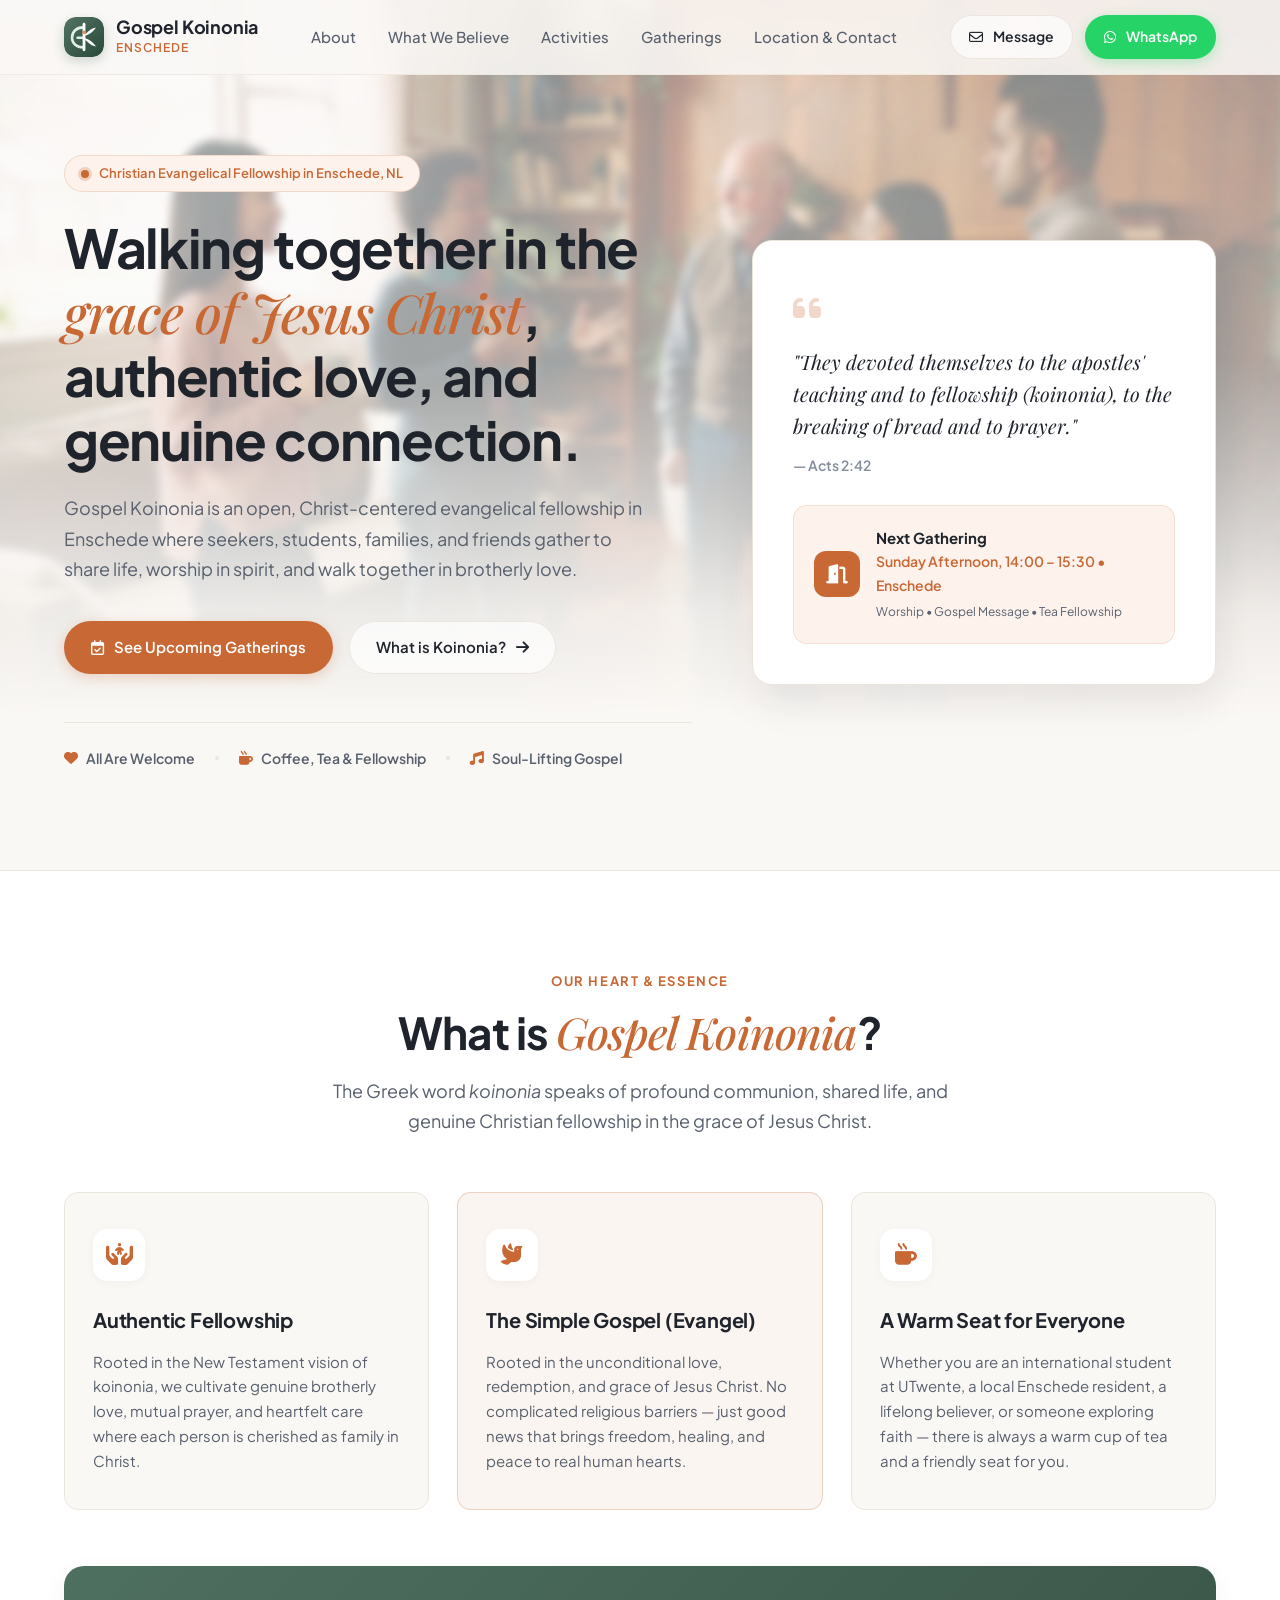
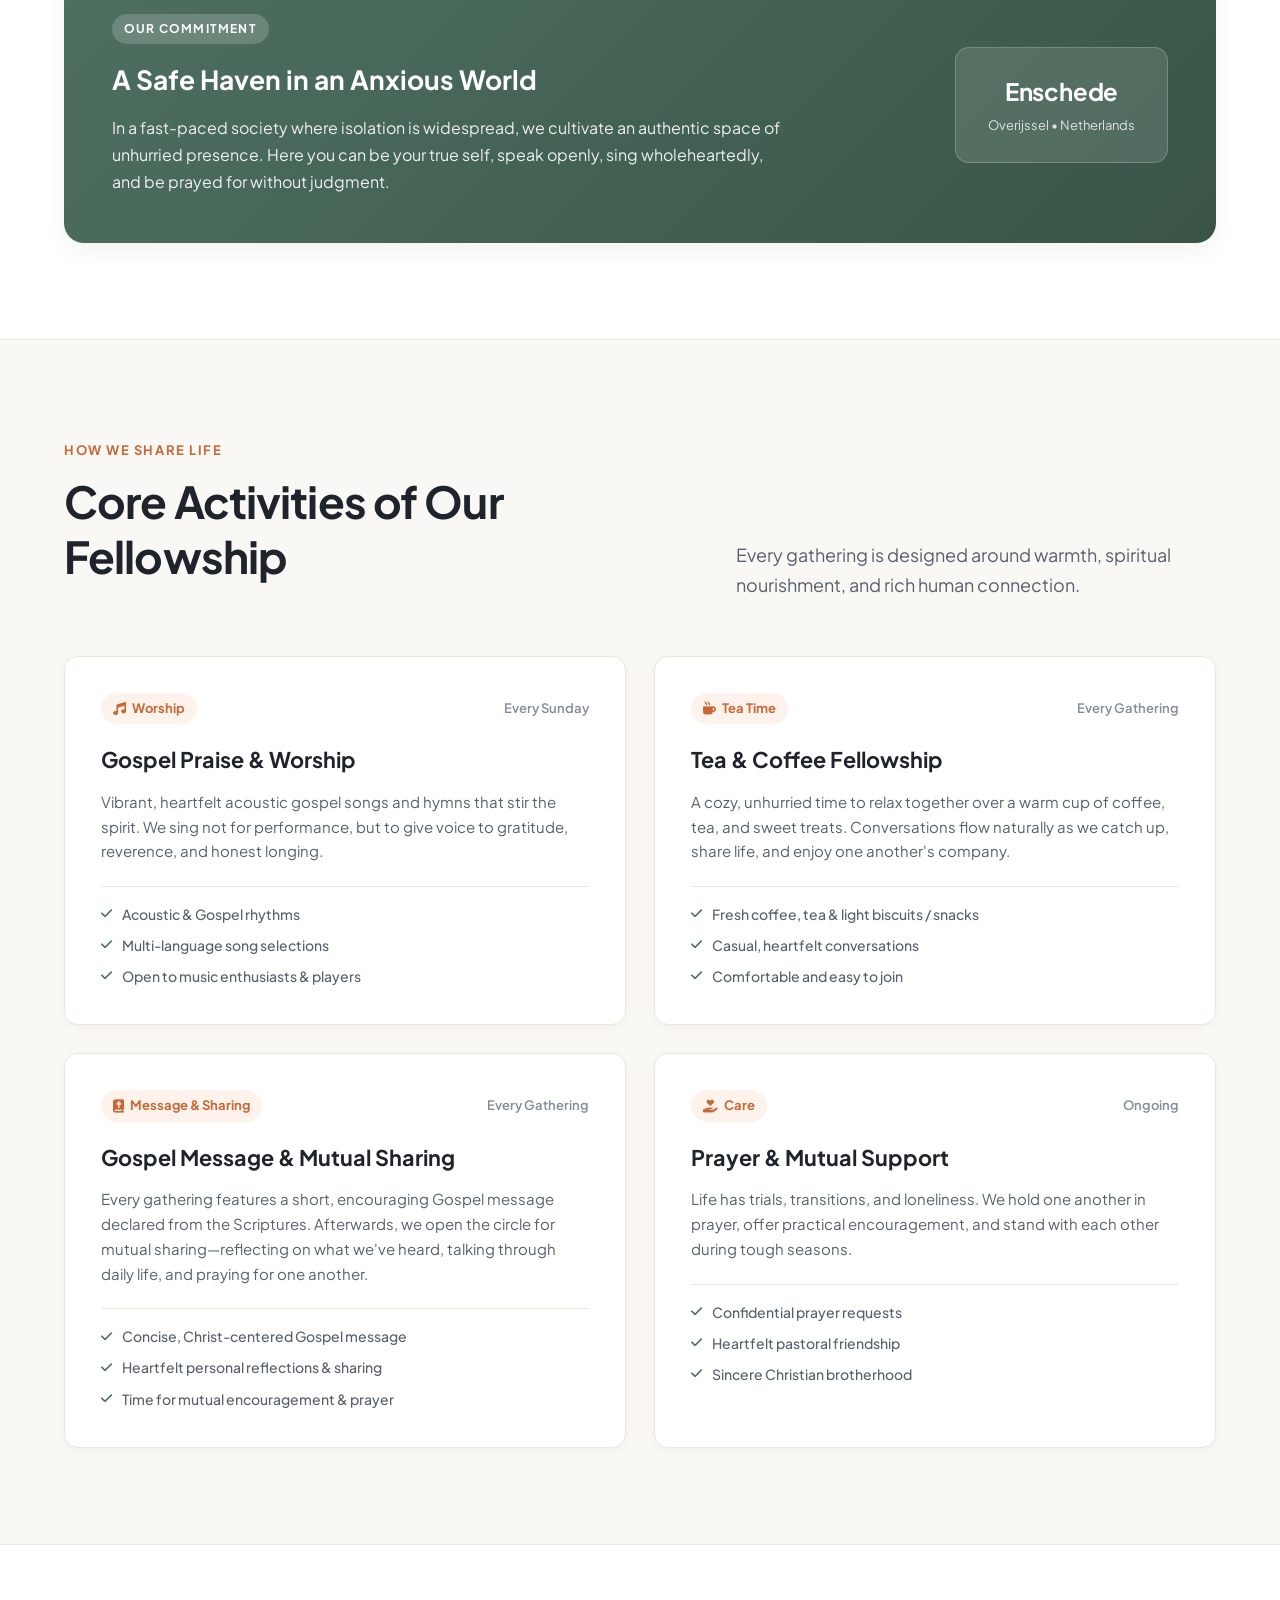
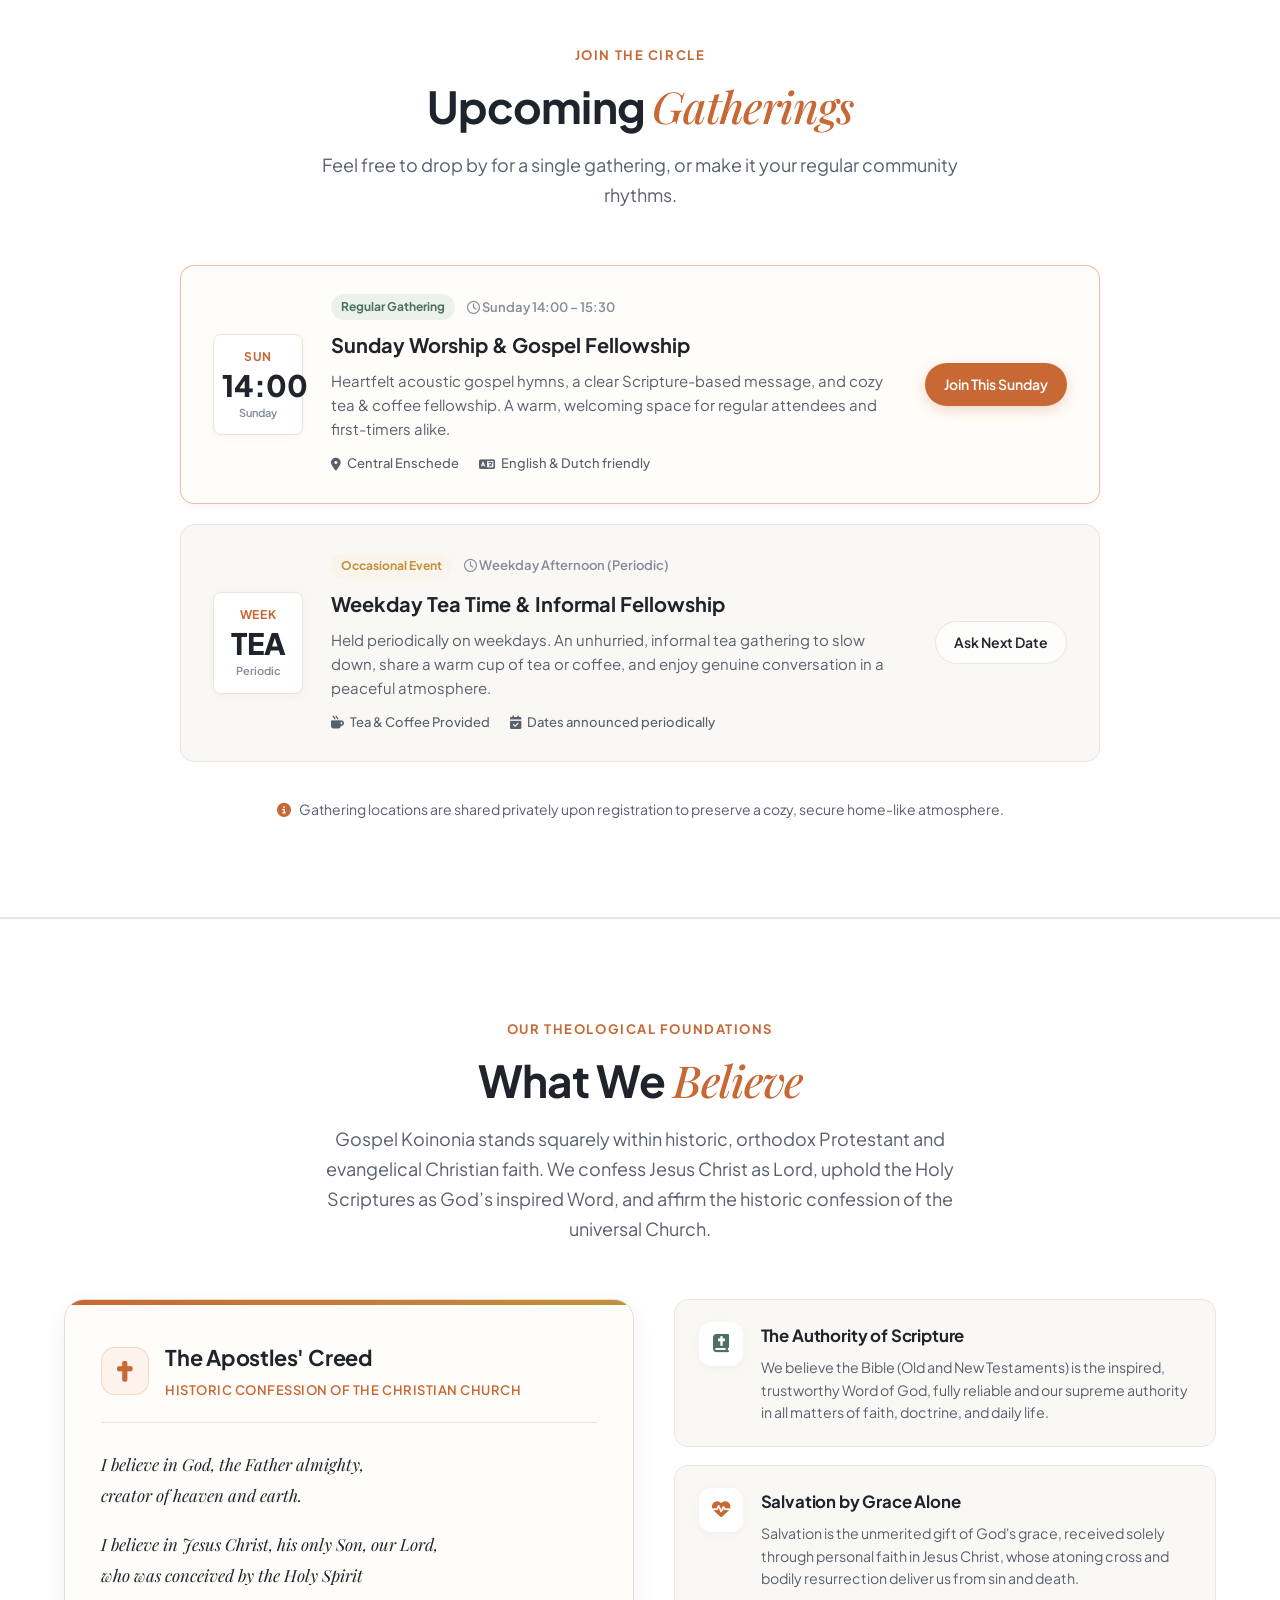
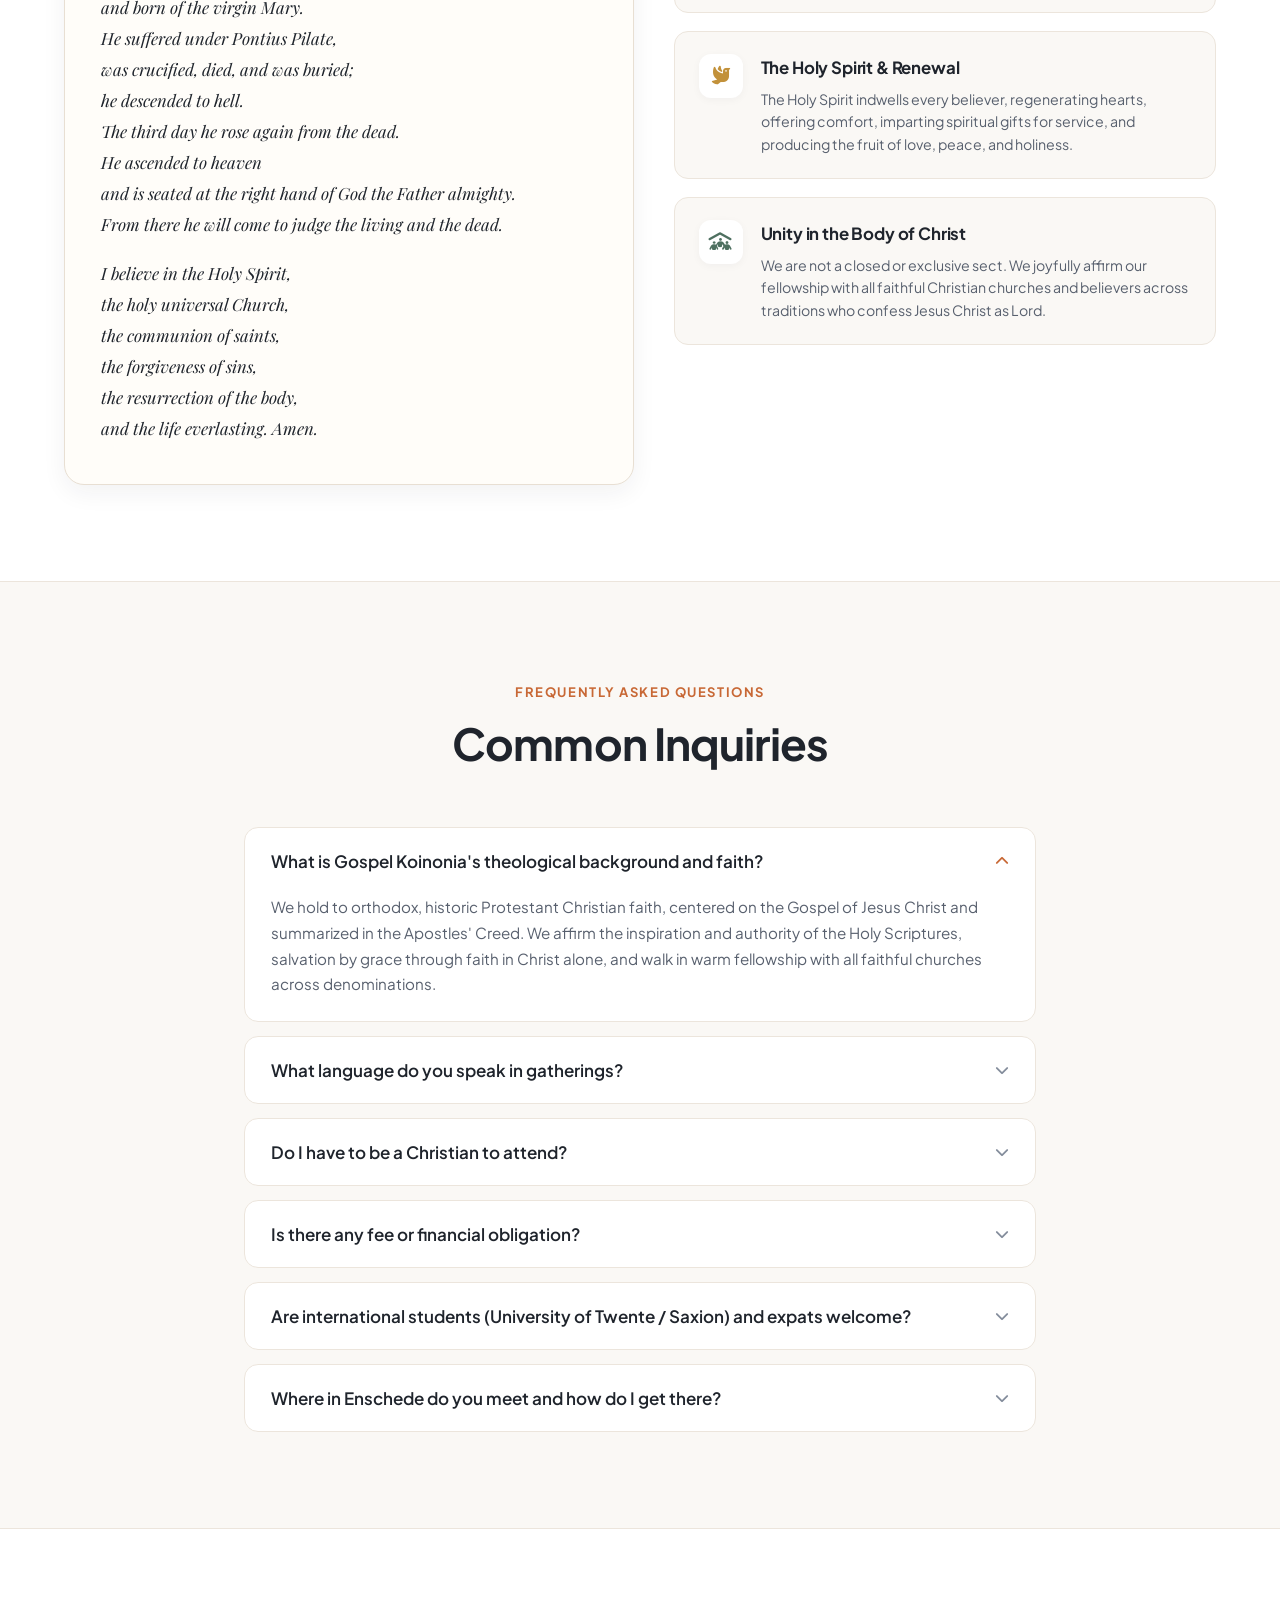
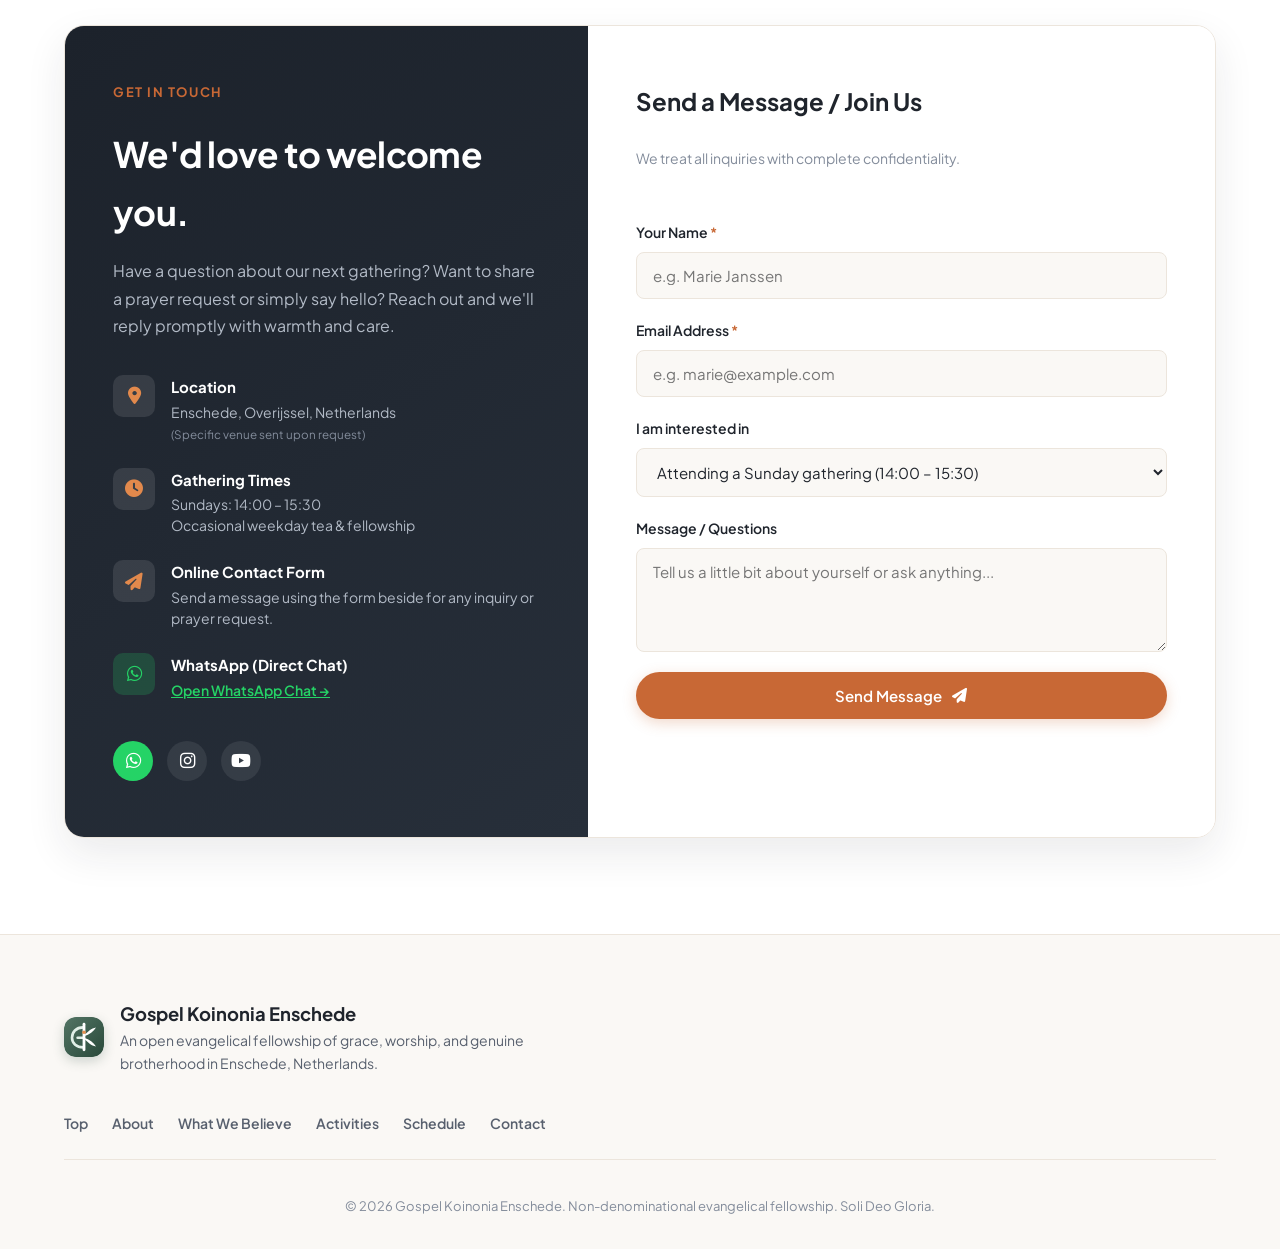
==== commit cb5c6009: "fix(privacy): remove visible email and raw phone number from UI" ====
--- a/index.html
+++ b/index.html
@@ -14,10 +14,13 @@
   <meta name="geo.position" content="52.2215;6.8937">
   <meta name="ICBM" content="52.2215, 6.8937">
 
+  <link rel="canonical" href="https://gospelkoinonia.com/">
+
   <!-- Open Graph / Social Sharing -->
   <meta property="og:title" content="Gospel Koinonia Enschede | English Christian Fellowship">
   <meta property="og:description" content="Open English Christian fellowship in Enschede, Netherlands. Sunday gatherings 14:00–15:30, Gospel message, and warm fellowship.">
   <meta property="og:type" content="website">
+  <meta property="og:url" content="https://gospelkoinonia.com/">
   <meta property="og:locale" content="en_US">
   <meta property="og:site_name" content="Gospel Koinonia Enschede">
 
@@ -41,7 +44,8 @@
     "@graph": [
       {
         "@type": "CommunityOrganization",
-        "@id": "#organization",
+        "@id": "https://gospelkoinonia.com/#organization",
+        "url": "https://gospelkoinonia.com/",
         "name": "Gospel Koinonia Enschede",
         "alternateName": [
           "Gospel Koinonia",
@@ -63,15 +67,15 @@
         },
         "contactPoint": {
           "@type": "ContactPoint",
-          "telephone": "+31-6-8433-2141",
+          "url": "https://gospelkoinonia.com/#contact",
           "contactType": "General Inquiry & Fellowship",
-          "email": "yamasaki_jun@hotmail.com",
           "availableLanguage": ["English", "Dutch", "Japanese"]
         }
       },
       {
         "@type": "Event",
-        "@id": "#sunday-gathering",
+        "@id": "https://gospelkoinonia.com/#sunday-gathering",
+        "url": "https://gospelkoinonia.com/#schedule",
         "name": "Sunday Worship & Gospel Fellowship",
         "description": "Weekly English Christian gathering in Enschede with acoustic worship, a short Gospel message, and tea & coffee fellowship.",
         "eventStatus": "https://schema.org/EventScheduled",
@@ -79,7 +83,7 @@
         "isAccessibleForFree": true,
         "inLanguage": "en",
         "organizer": {
-          "@id": "#organization"
+          "@id": "https://gospelkoinonia.com/#organization"
         },
         "location": {
           "@type": "Place",
@@ -147,7 +151,7 @@
 
       <div class="header-actions">
         <a href="#contact" class="btn btn-outline btn-sm">
-          <i class="fa-regular fa-envelope"></i> Email
+          <i class="fa-regular fa-envelope"></i> Message
         </a>
         <a href="https://wa.me/31684332141" target="_blank" rel="noopener noreferrer" class="btn btn-whatsapp btn-sm">
           <i class="fa-brands fa-whatsapp"></i> WhatsApp
@@ -170,10 +174,10 @@
         <a href="#contact" class="mobile-link">Location & Contact</a>
         <div class="mobile-drawer-footer">
           <a href="#contact" class="btn btn-outline btn-block">
-            <i class="fa-regular fa-envelope"></i> Email Us
+            <i class="fa-regular fa-envelope"></i> Send a Message
           </a>
           <a href="https://wa.me/31684332141" target="_blank" rel="noopener noreferrer" class="btn btn-whatsapp btn-block" style="margin-top: 10px;">
-            <i class="fa-brands fa-whatsapp"></i> WhatsApp (06 8433 2141)
+            <i class="fa-brands fa-whatsapp"></i> Chat on WhatsApp
           </a>
         </div>
       </div>
@@ -642,10 +646,10 @@
               </div>
 
               <div class="info-item">
-                <div class="info-icon"><i class="fa-solid fa-envelope"></i></div>
+                <div class="info-icon"><i class="fa-solid fa-paper-plane"></i></div>
                 <div>
-                  <strong>Direct Email</strong>
-                  <p><a href="mailto:yamasaki_jun@hotmail.com" style="color: inherit; text-decoration: underline;">yamasaki_jun@hotmail.com</a></p>
+                  <strong>Online Contact Form</strong>
+                  <p>Send a message using the form beside for any inquiry or prayer request.</p>
                 </div>
               </div>
 
@@ -653,7 +657,7 @@
                 <div class="info-icon" style="background-color: rgba(37, 211, 102, 0.2); color: #25D366;"><i class="fa-brands fa-whatsapp"></i></div>
                 <div>
                   <strong>WhatsApp (Direct Chat)</strong>
-                  <p><a href="https://wa.me/31684332141" target="_blank" rel="noopener noreferrer" style="color: #25D366; font-weight: 600; text-decoration: underline;">+31 6 8433 2141 (06-84332141)</a></p>
+                  <p><a href="https://wa.me/31684332141" target="_blank" rel="noopener noreferrer" style="color: #25D366; font-weight: 600; text-decoration: underline;">Open WhatsApp Chat &rarr;</a></p>
                 </div>
               </div>
             </div>
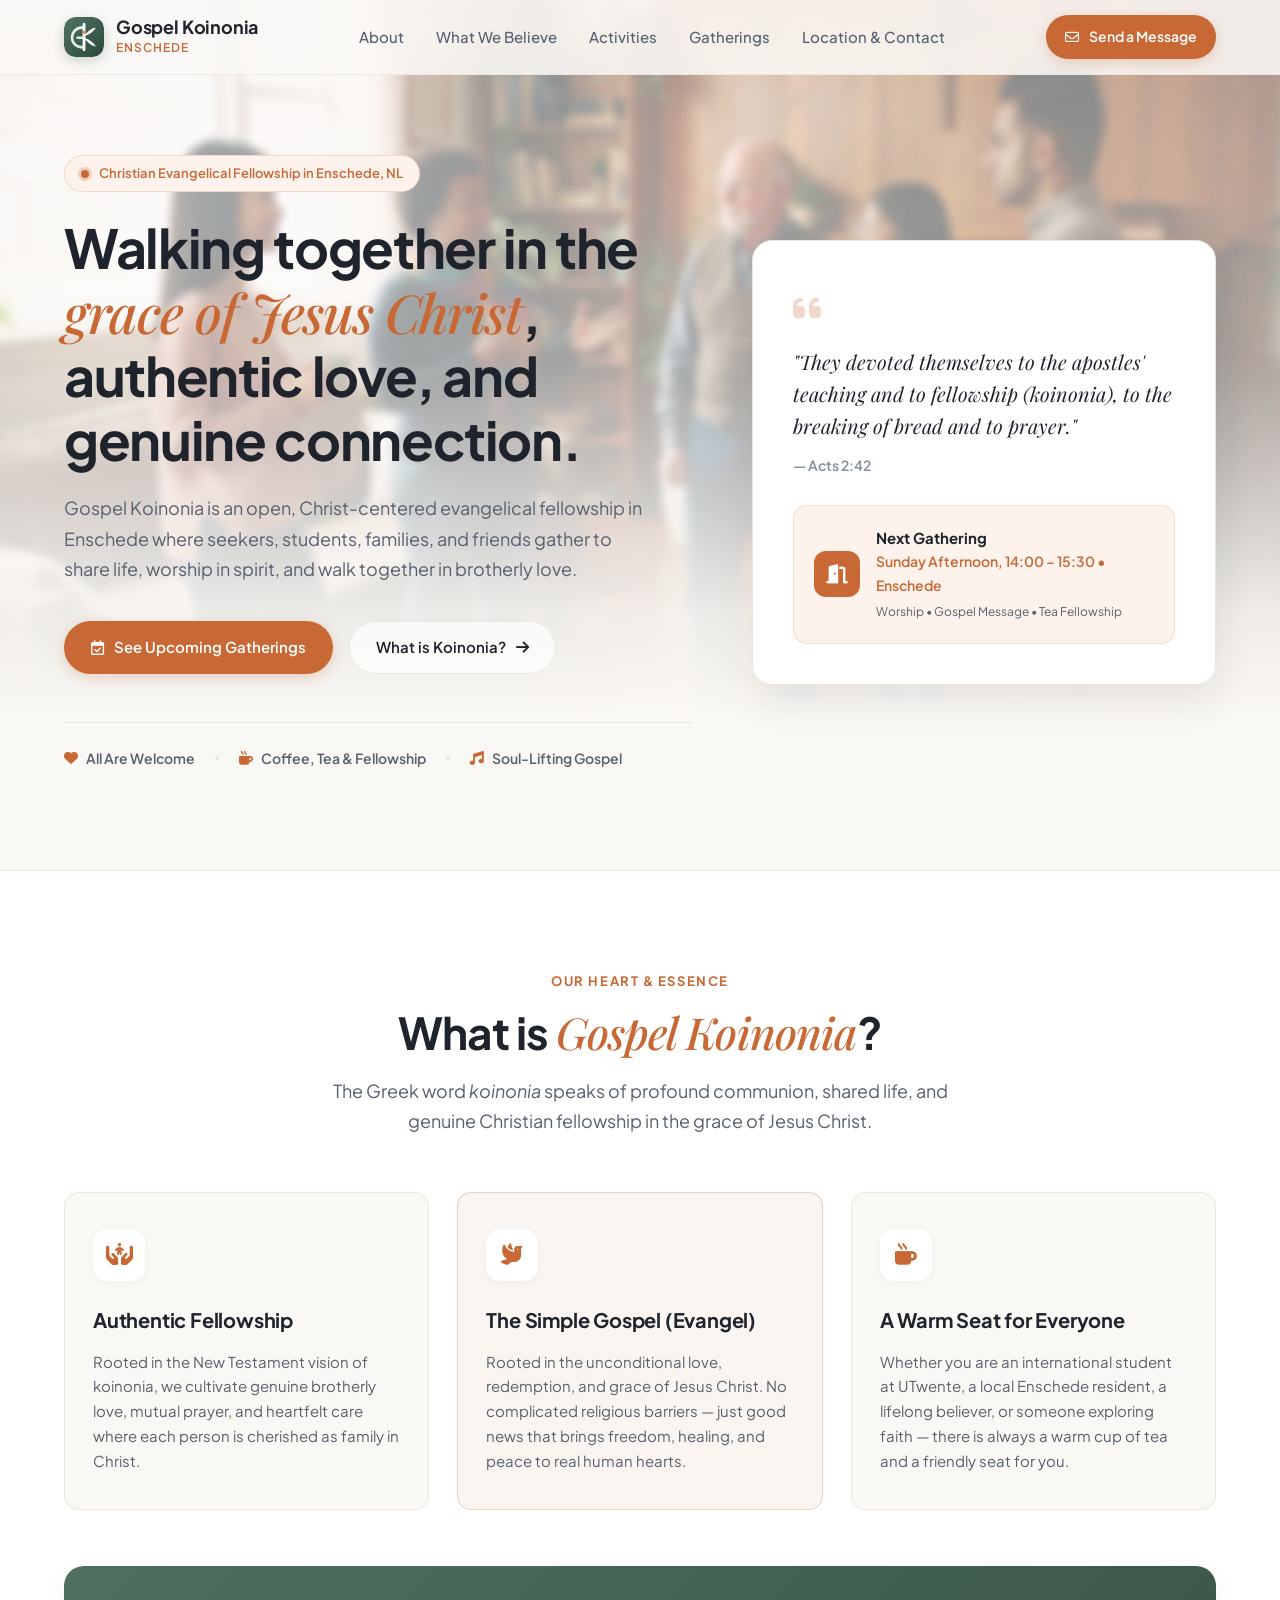
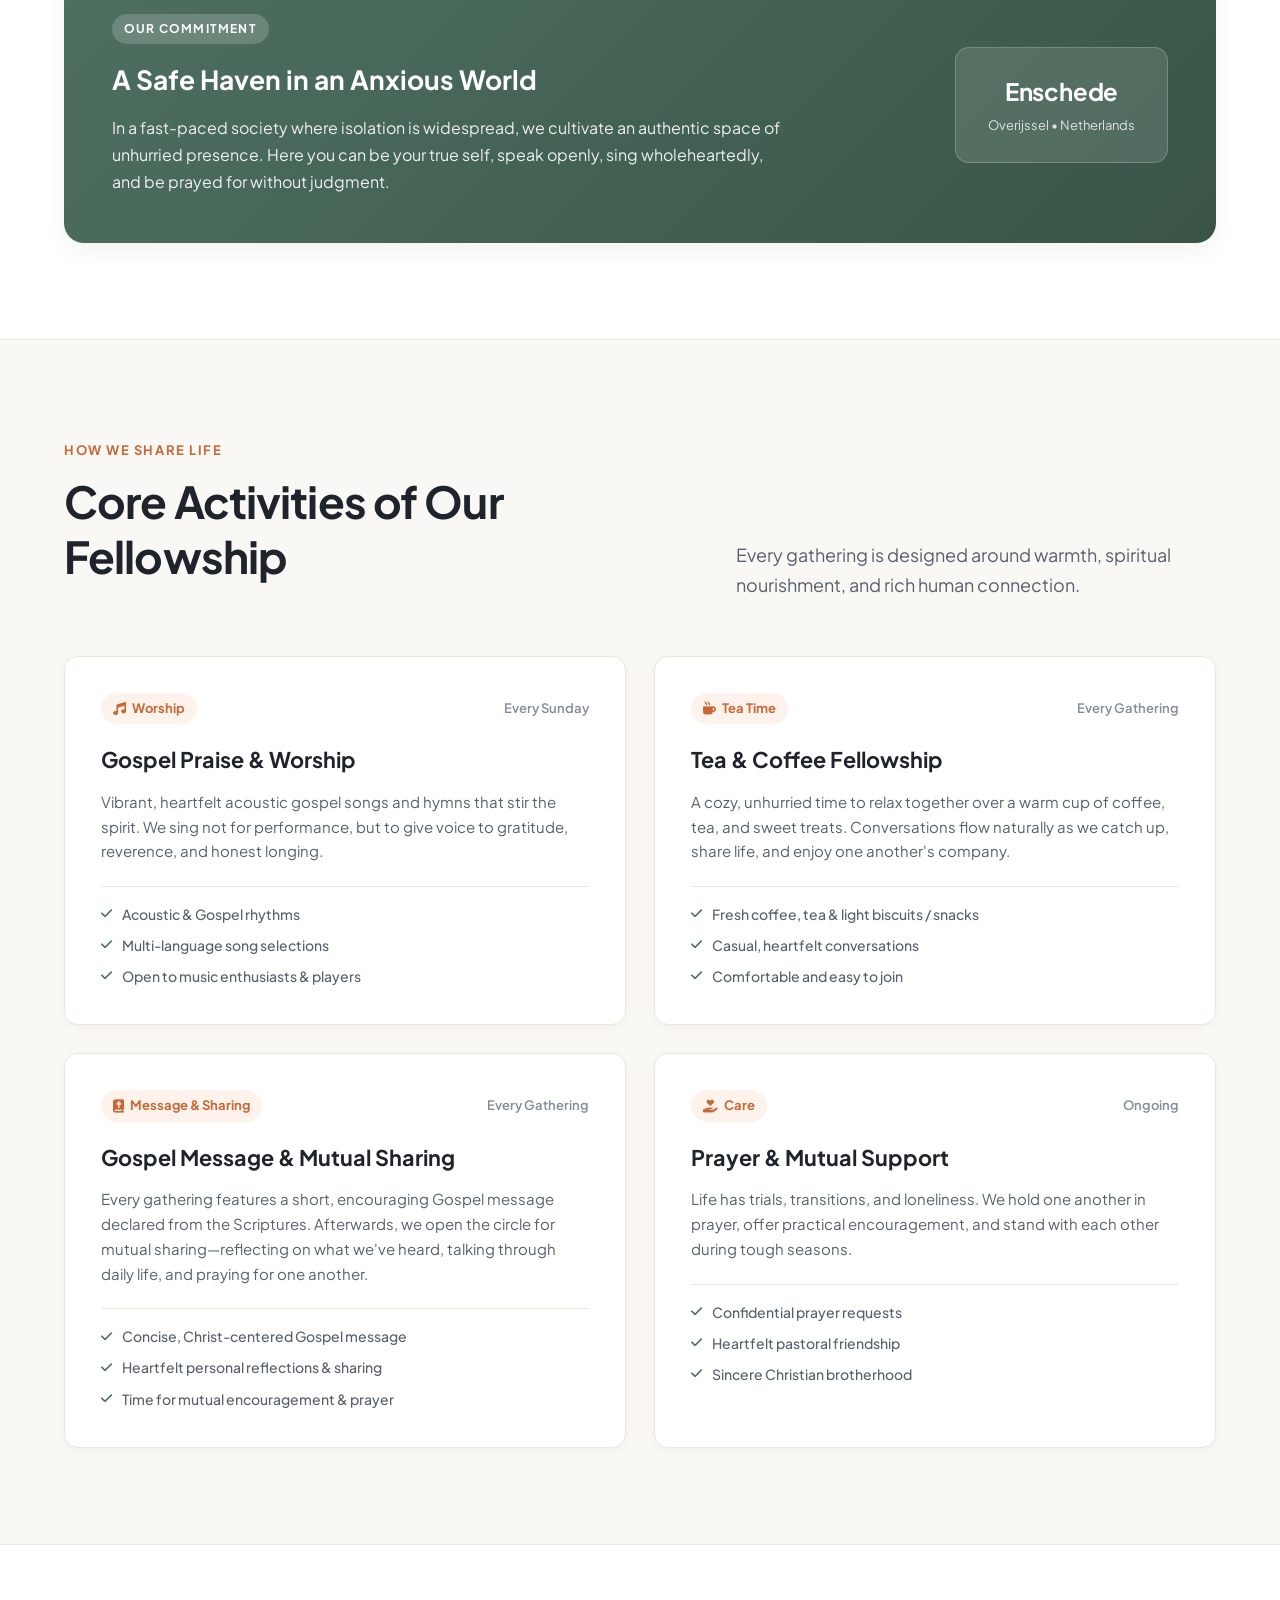
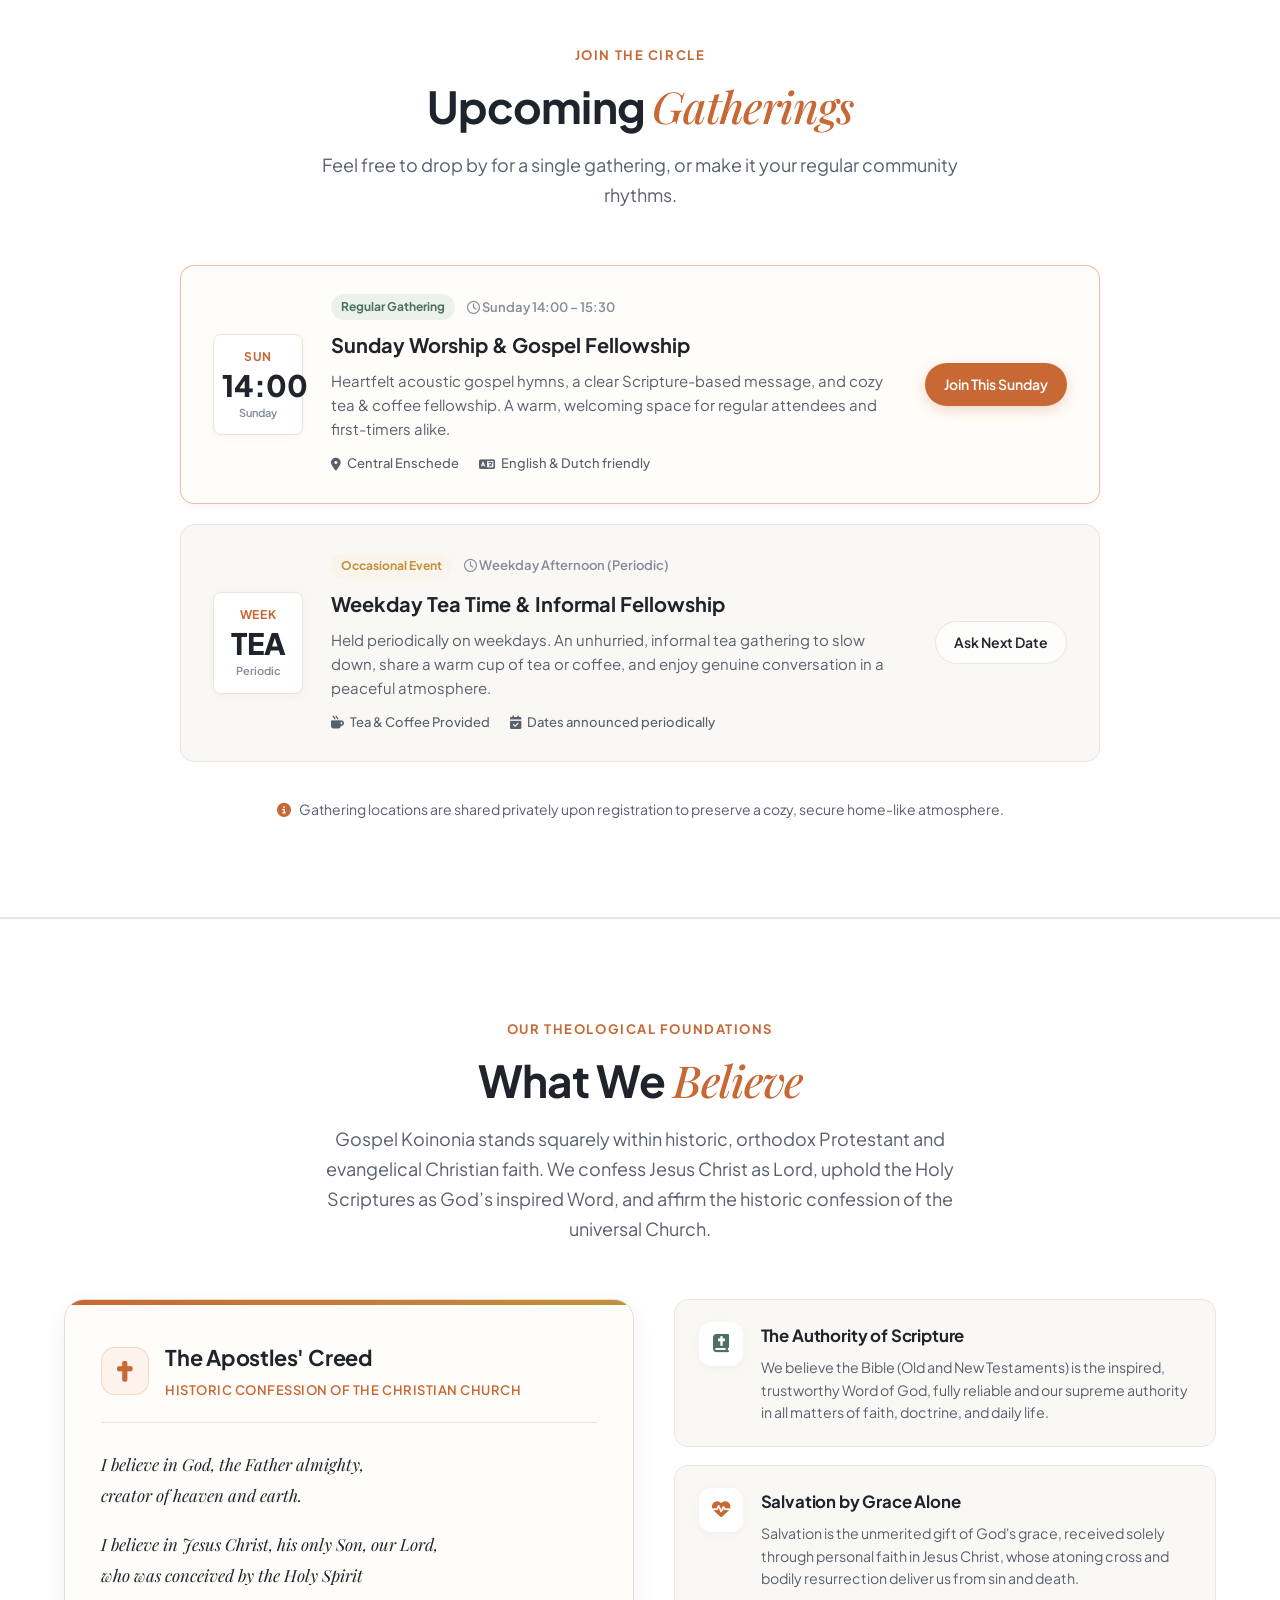
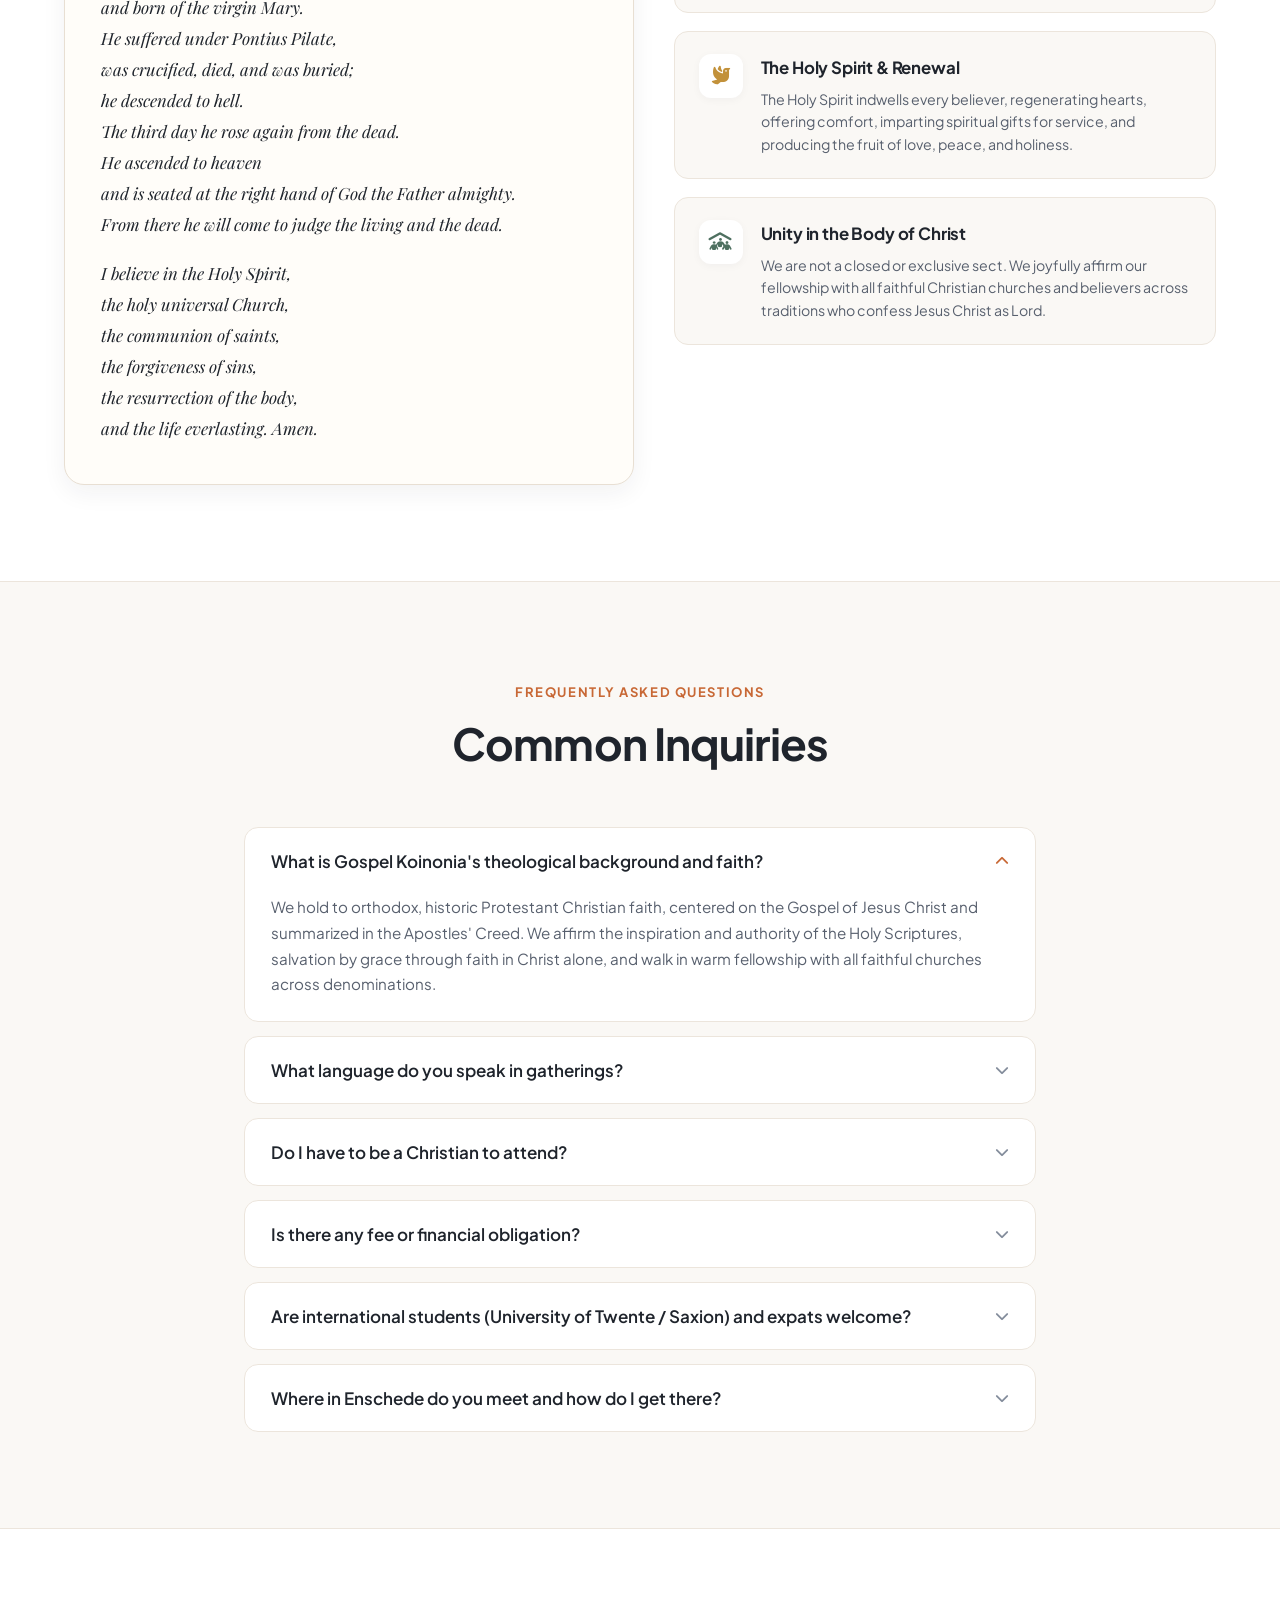
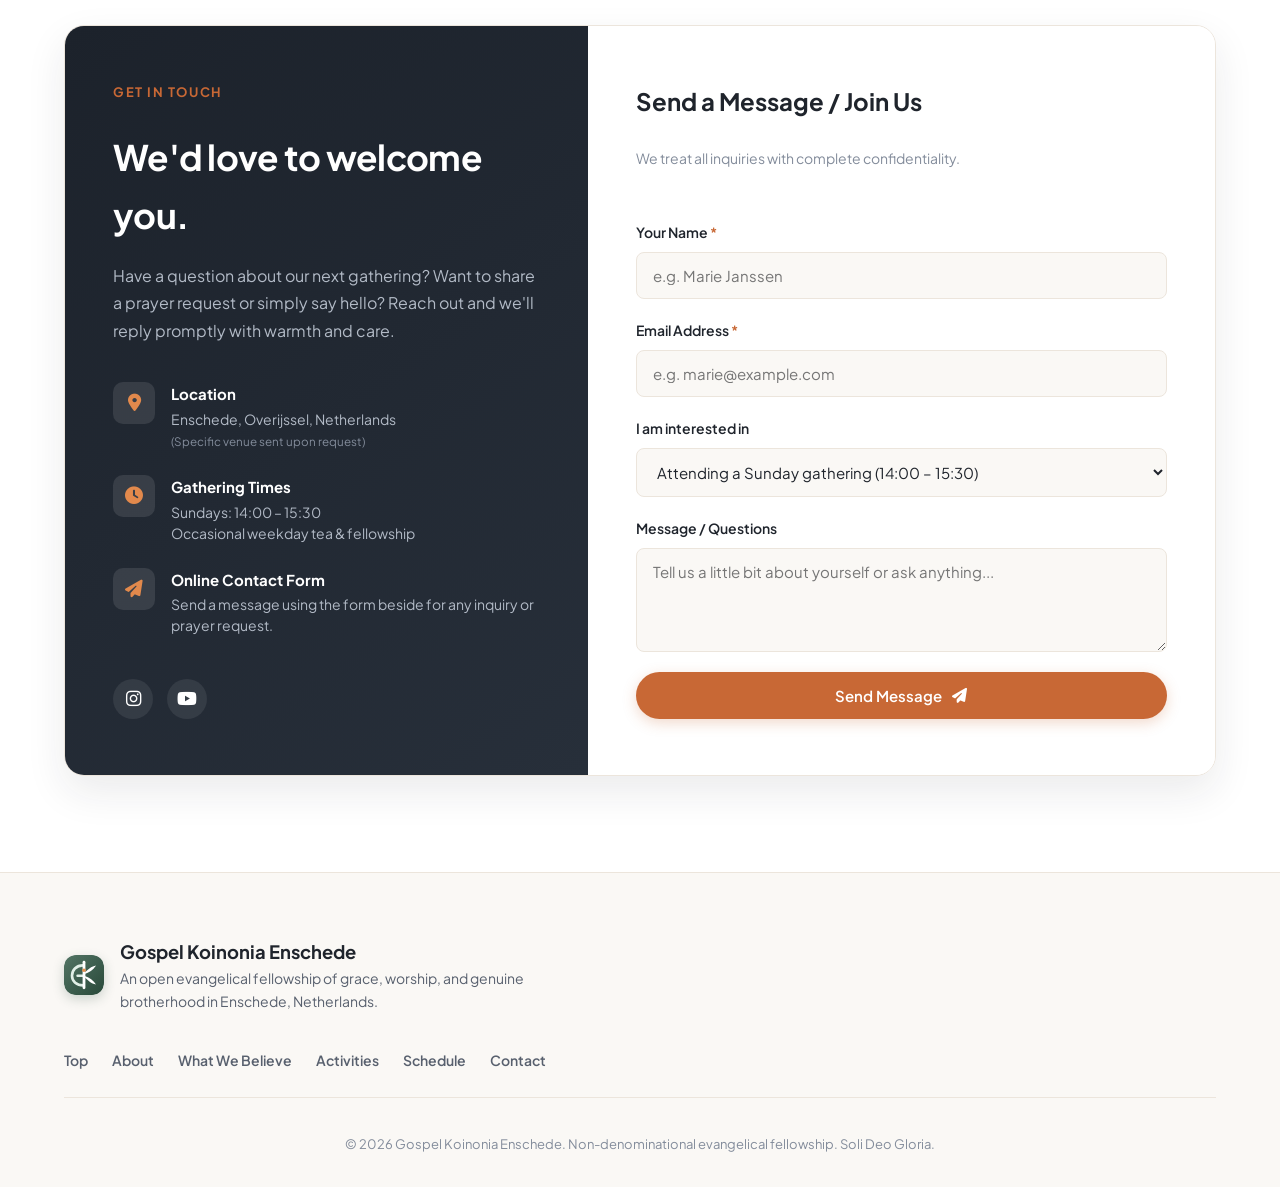
==== commit e0721d99: "fix(privacy): remove WhatsApp links and phone number completely" ====
--- a/index.html
+++ b/index.html
@@ -150,11 +150,8 @@
       </nav>
 
       <div class="header-actions">
-        <a href="#contact" class="btn btn-outline btn-sm">
-          <i class="fa-regular fa-envelope"></i> Message
-        </a>
-        <a href="https://wa.me/31684332141" target="_blank" rel="noopener noreferrer" class="btn btn-whatsapp btn-sm">
-          <i class="fa-brands fa-whatsapp"></i> WhatsApp
+        <a href="#contact" class="btn btn-primary btn-sm">
+          <i class="fa-regular fa-envelope"></i> Send a Message
         </a>
         <button class="mobile-menu-btn" id="mobileMenuBtn" aria-label="Toggle Navigation Menu">
           <span class="hamburger-bar"></span>
@@ -173,11 +170,8 @@
         <a href="#schedule" class="mobile-link">Gatherings</a>
         <a href="#contact" class="mobile-link">Location & Contact</a>
         <div class="mobile-drawer-footer">
-          <a href="#contact" class="btn btn-outline btn-block">
+          <a href="#contact" class="btn btn-primary btn-block">
             <i class="fa-regular fa-envelope"></i> Send a Message
-          </a>
-          <a href="https://wa.me/31684332141" target="_blank" rel="noopener noreferrer" class="btn btn-whatsapp btn-block" style="margin-top: 10px;">
-            <i class="fa-brands fa-whatsapp"></i> Chat on WhatsApp
           </a>
         </div>
       </div>
@@ -652,18 +646,9 @@
                   <p>Send a message using the form beside for any inquiry or prayer request.</p>
                 </div>
               </div>
-
-              <div class="info-item">
-                <div class="info-icon" style="background-color: rgba(37, 211, 102, 0.2); color: #25D366;"><i class="fa-brands fa-whatsapp"></i></div>
-                <div>
-                  <strong>WhatsApp (Direct Chat)</strong>
-                  <p><a href="https://wa.me/31684332141" target="_blank" rel="noopener noreferrer" style="color: #25D366; font-weight: 600; text-decoration: underline;">Open WhatsApp Chat &rarr;</a></p>
-                </div>
-              </div>
             </div>
 
             <div class="social-links-row">
-              <a href="https://wa.me/31684332141" target="_blank" rel="noopener noreferrer" class="social-circle" aria-label="WhatsApp Community" style="background-color: #25D366; color: #FFFFFF;"><i class="fa-brands fa-whatsapp"></i></a>
               <a href="#" class="social-circle" aria-label="Instagram"><i class="fa-brands fa-instagram"></i></a>
               <a href="#" class="social-circle" aria-label="YouTube"><i class="fa-brands fa-youtube"></i></a>
             </div>
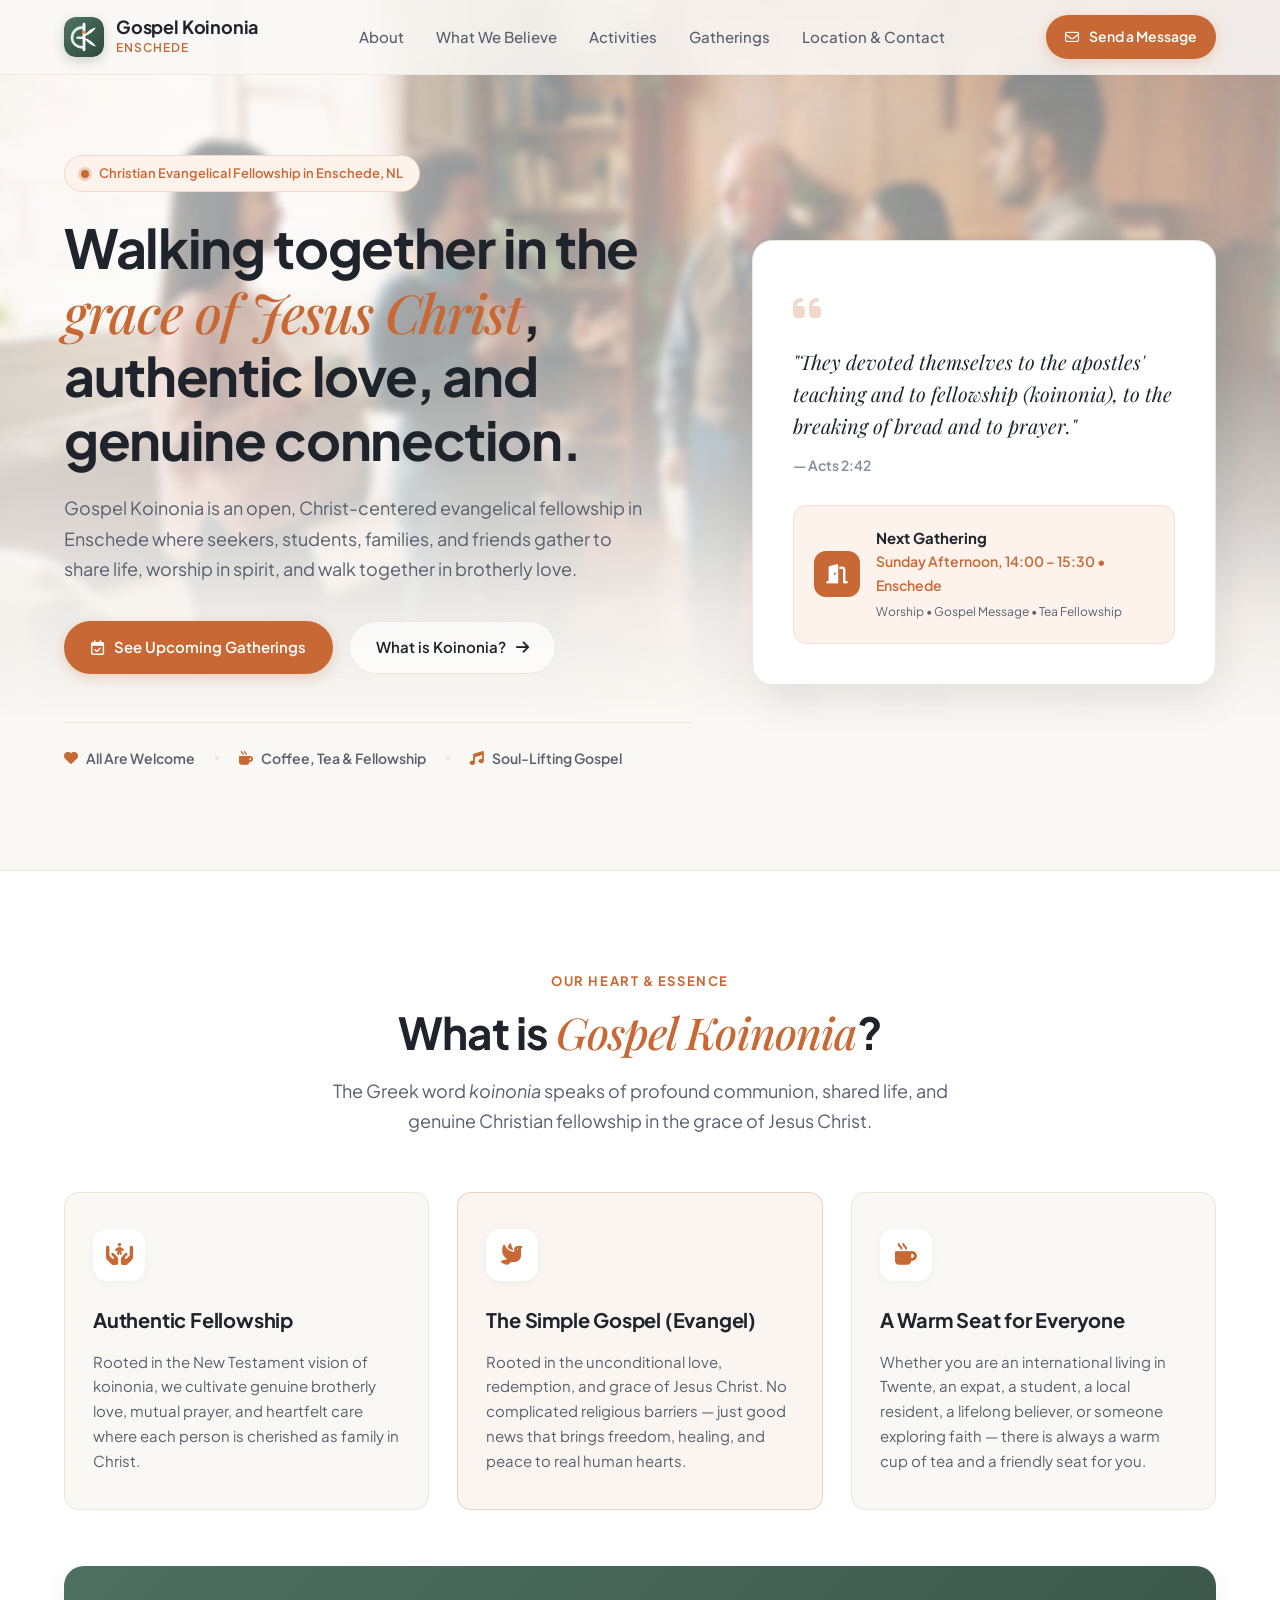
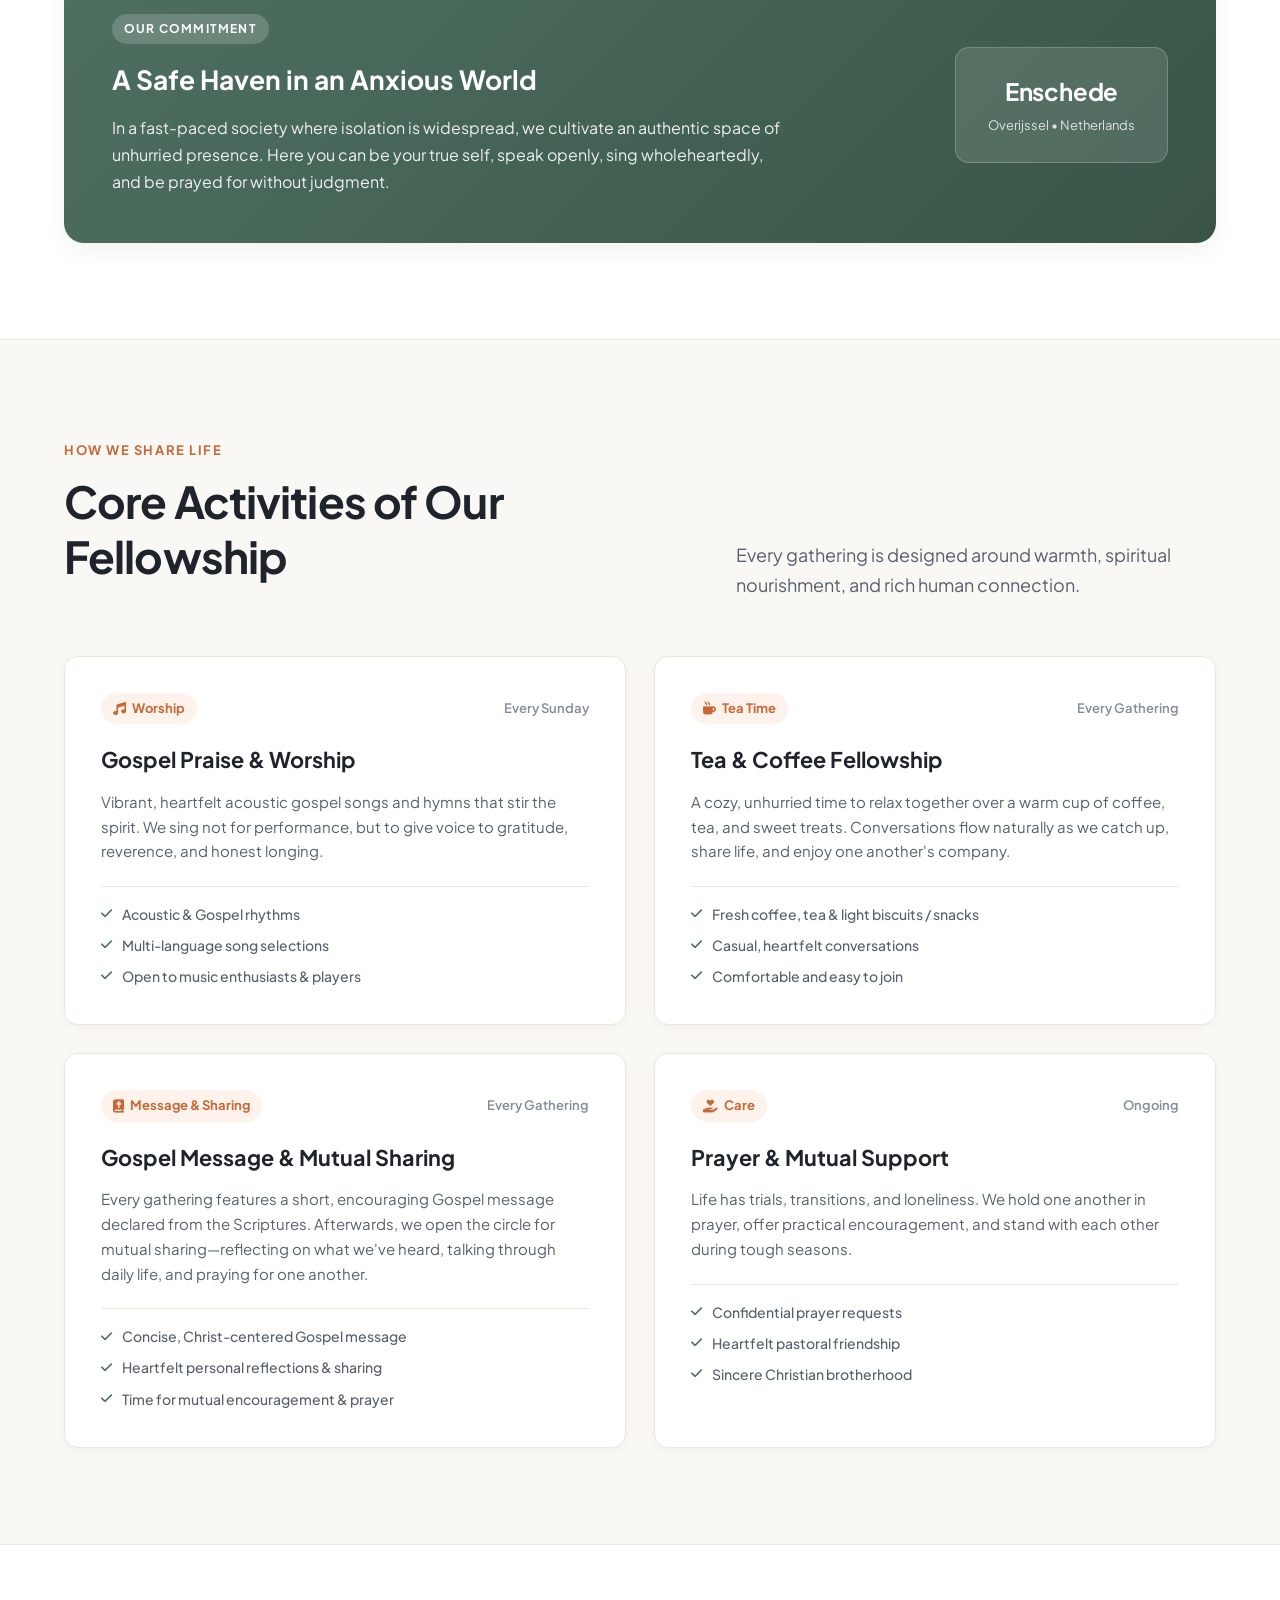
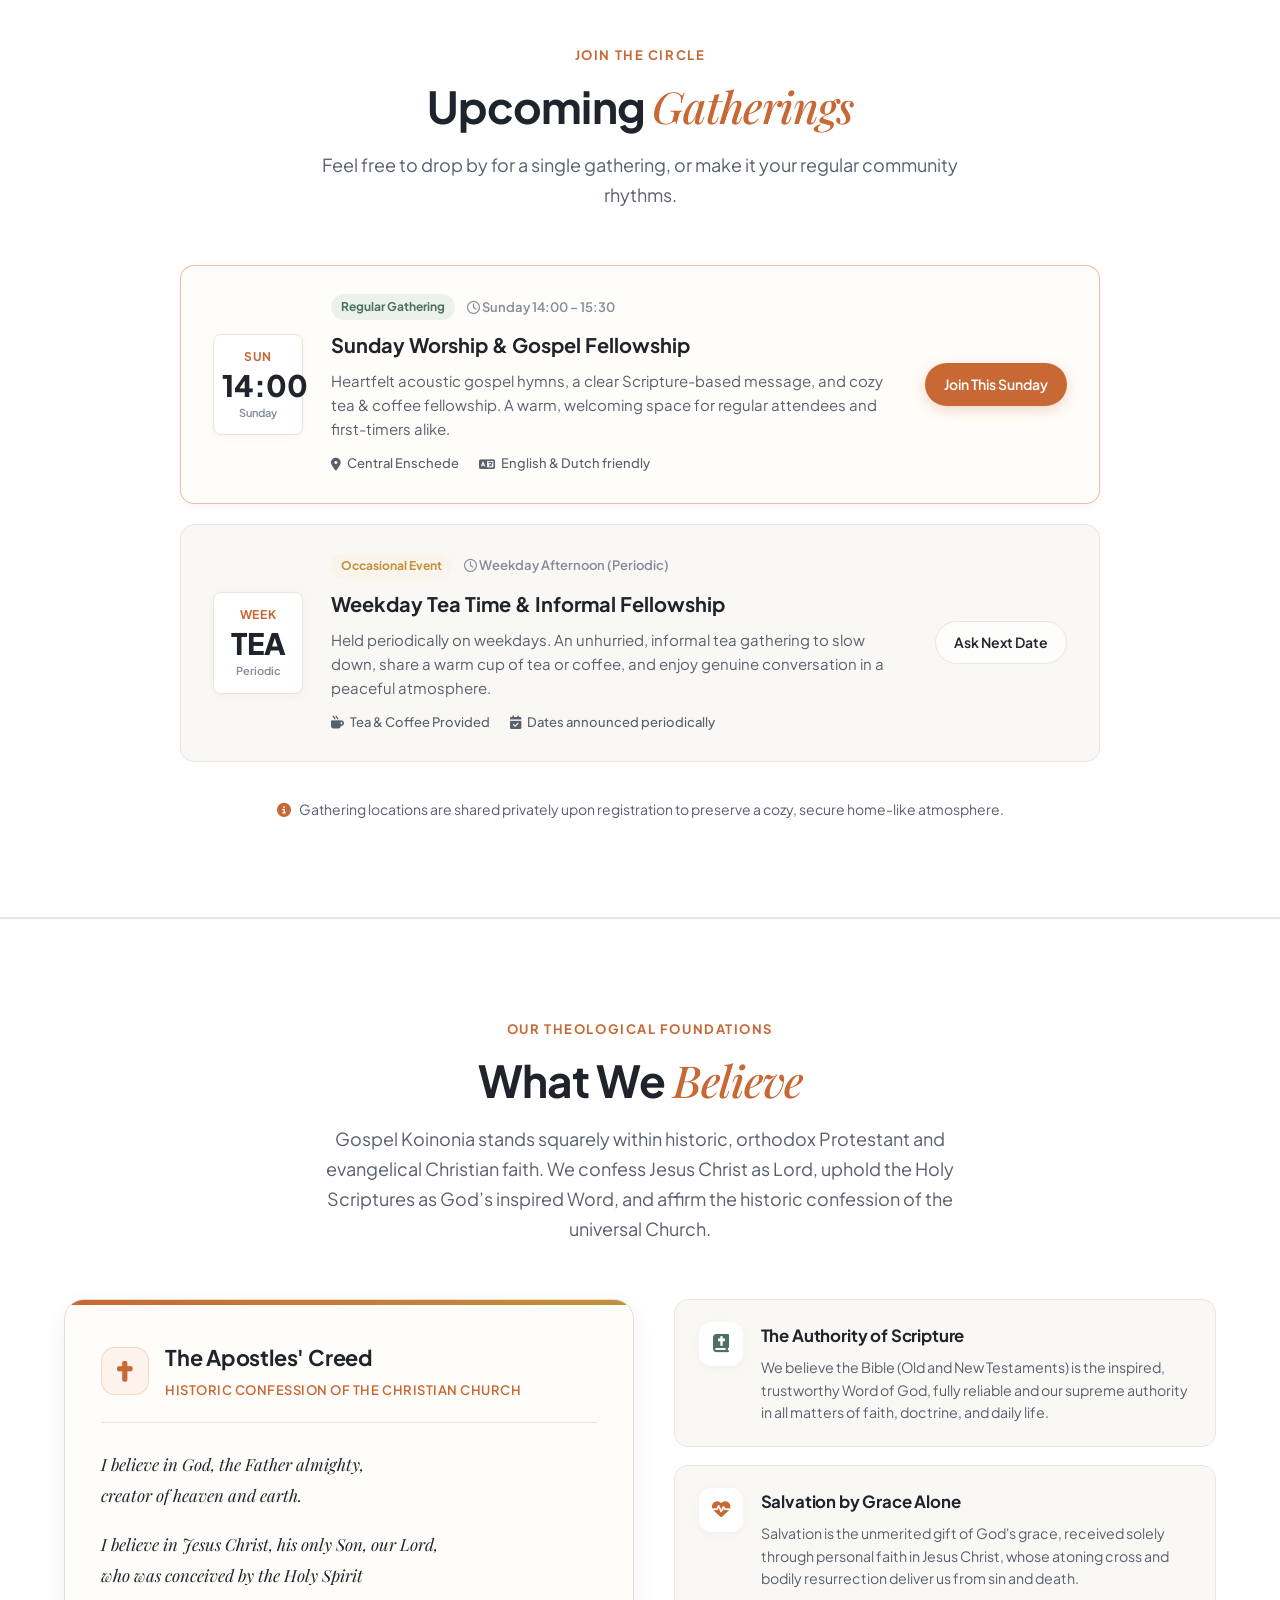
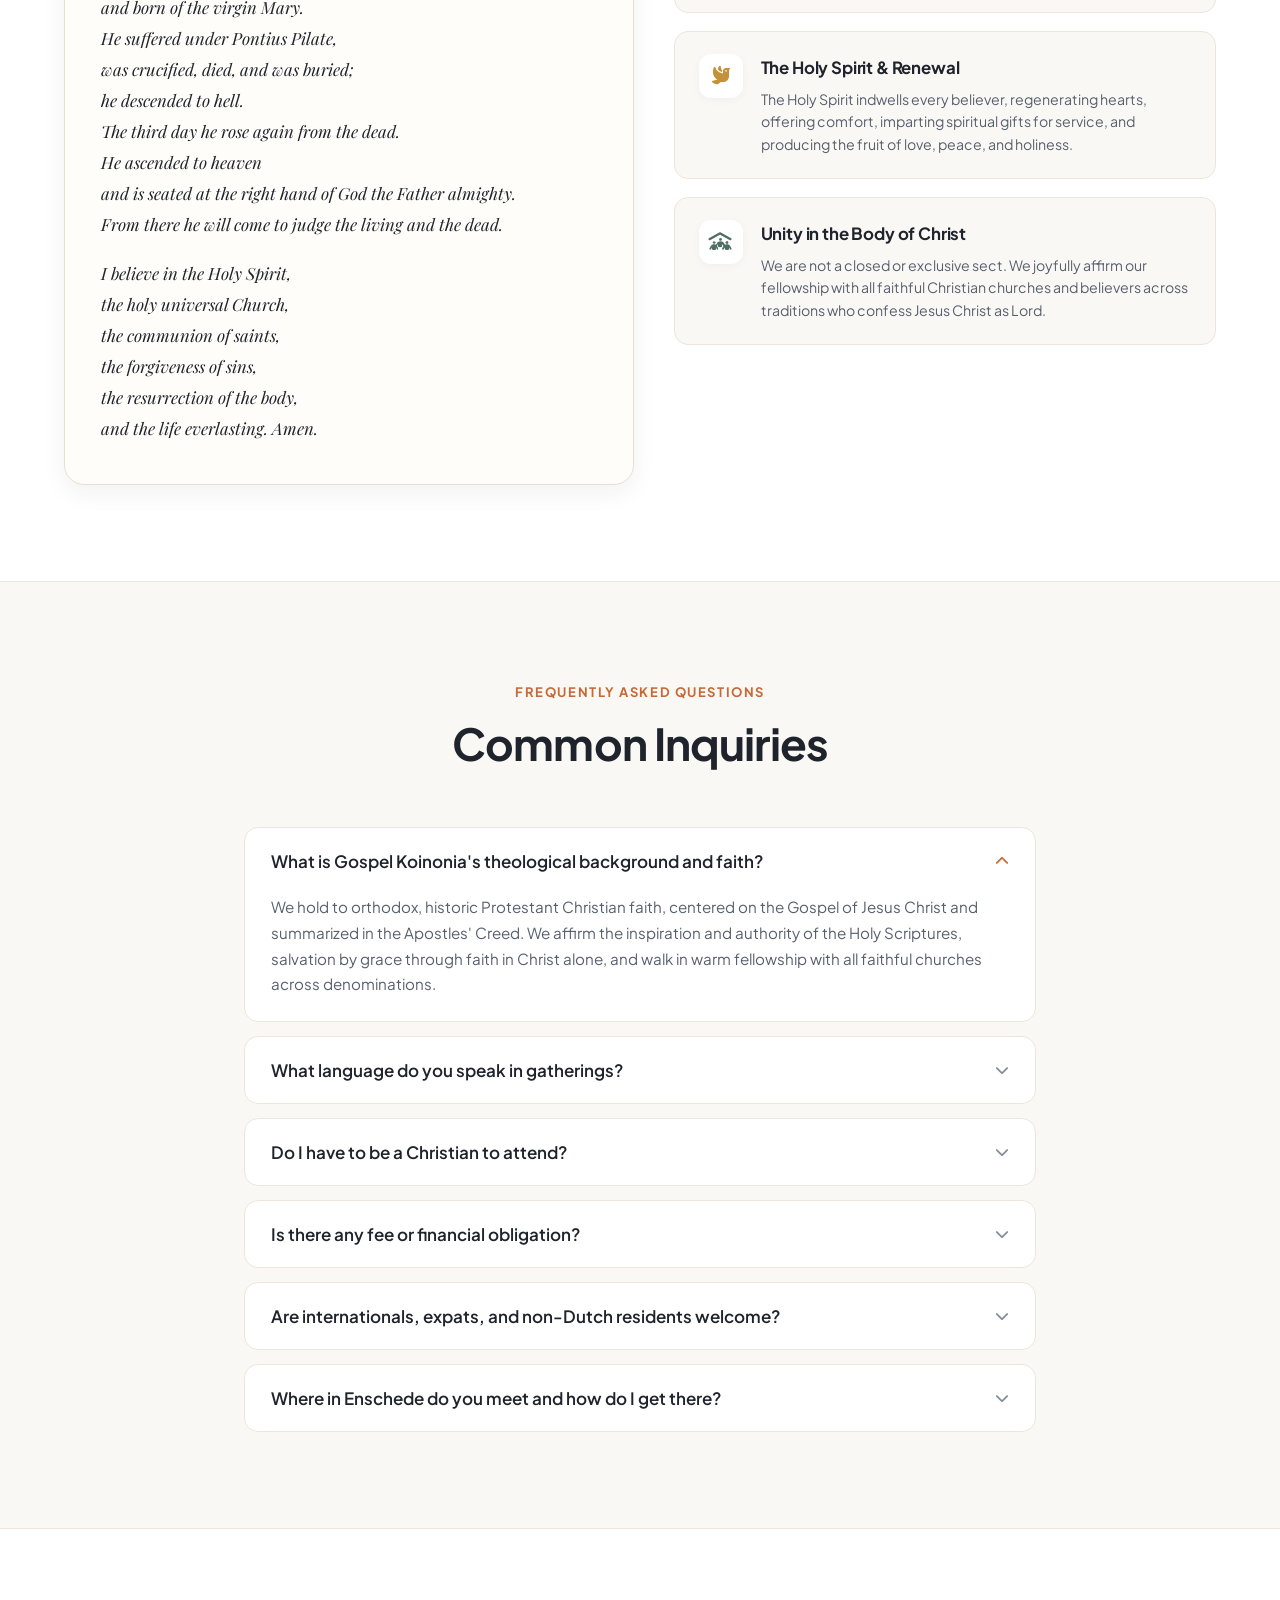
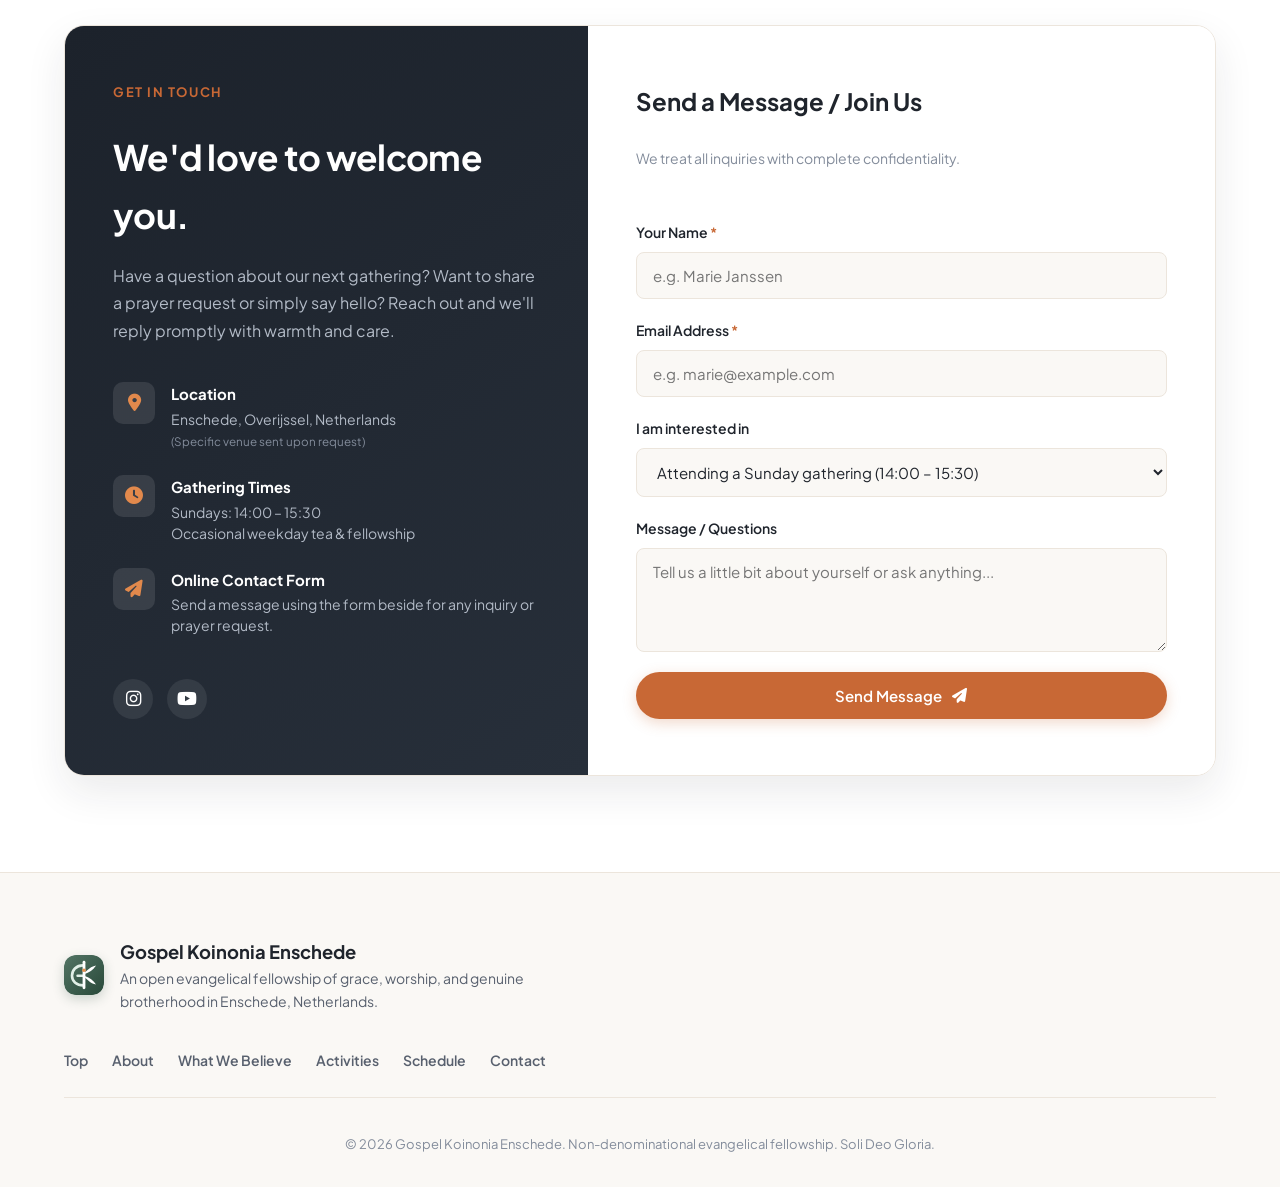
==== commit be4f2299: "Update FAQ and copy: emphasize internationals and expats broadly rather than focusing strictly on st" ====
--- a/index.html
+++ b/index.html
@@ -4,7 +4,7 @@
   <meta charset="UTF-8">
   <meta name="viewport" content="width=device-width, initial-scale=1.0">
   <title>Gospel Koinonia Enschede | English Christian Fellowship & Sunday Gatherings</title>
-  <meta name="description" content="Open, Christ-centered English Christian fellowship in Enschede, Netherlands. Sunday worship & fellowship (14:00–15:30), Gospel message, and tea fellowship. International students (UT/Saxion), expats, and locals welcome.">
+  <meta name="description" content="Open, Christ-centered English Christian fellowship in Enschede, Netherlands. Sunday worship & fellowship (14:00–15:30), Gospel message, and tea fellowship. Internationals, expats, students, and locals warmly welcome.">
   <meta name="keywords" content="English church Enschede, Christian fellowship Enschede, International church Enschede, University of Twente church, Bible study Enschede, Gospel Koinonia, Protestant fellowship Overijssel, Sunday gathering Enschede">
   <meta name="author" content="Gospel Koinonia Enschede">
 
@@ -281,7 +281,7 @@
             </div>
             <h3>A Warm Seat for Everyone</h3>
             <p>
-              Whether you are an international student at UTwente, a local Enschede resident, a lifelong believer, or someone exploring faith — there is always a warm cup of tea and a friendly seat for you.
+              Whether you are an international living in Twente, an expat, a student, a local resident, a lifelong believer, or someone exploring faith — there is always a warm cup of tea and a friendly seat for you.
             </p>
           </div>
         </div>
@@ -590,11 +590,11 @@
 
           <div class="faq-item">
             <button class="faq-question">
-              <span>Are international students (University of Twente / Saxion) and expats welcome?</span>
+              <span>Are internationals, expats, and non-Dutch residents welcome?</span>
               <i class="fa-solid fa-chevron-down"></i>
             </button>
             <div class="faq-answer">
-              <p>Yes, absolutely. Our gatherings are conducted in English to welcome international students, researchers, expats, and local Dutch residents across Enschede and the wider Twente region. Whether you are here for a single semester or permanently settled, you are warmly embraced.</p>
+              <p>Yes, absolutely. Our gatherings are conducted in English specifically to welcome internationals from all backgrounds — including expats, knowledge migrants, researchers, students, and local Dutch residents across Enschede and the Twente region. Whether you are living here long-term, newly arrived, or staying for a shorter season, you are warmly embraced.</p>
             </div>
           </div>
 
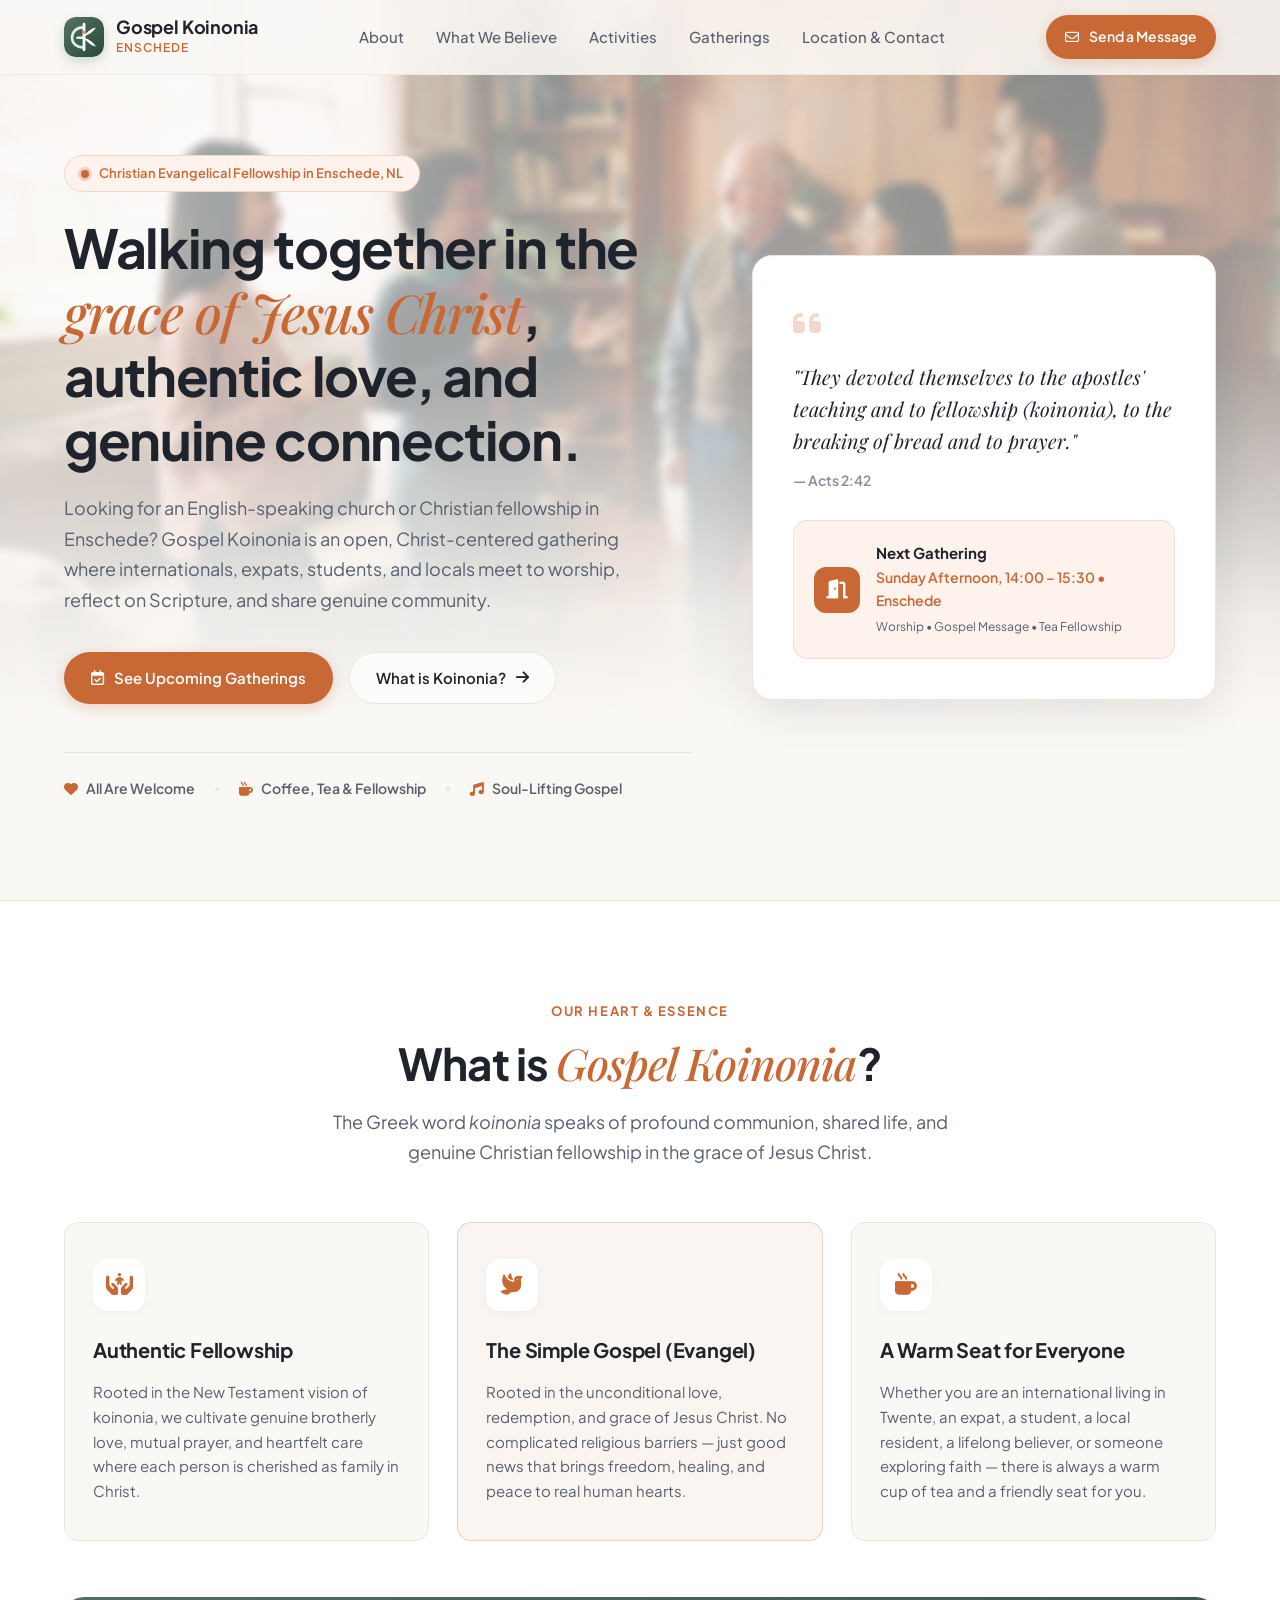
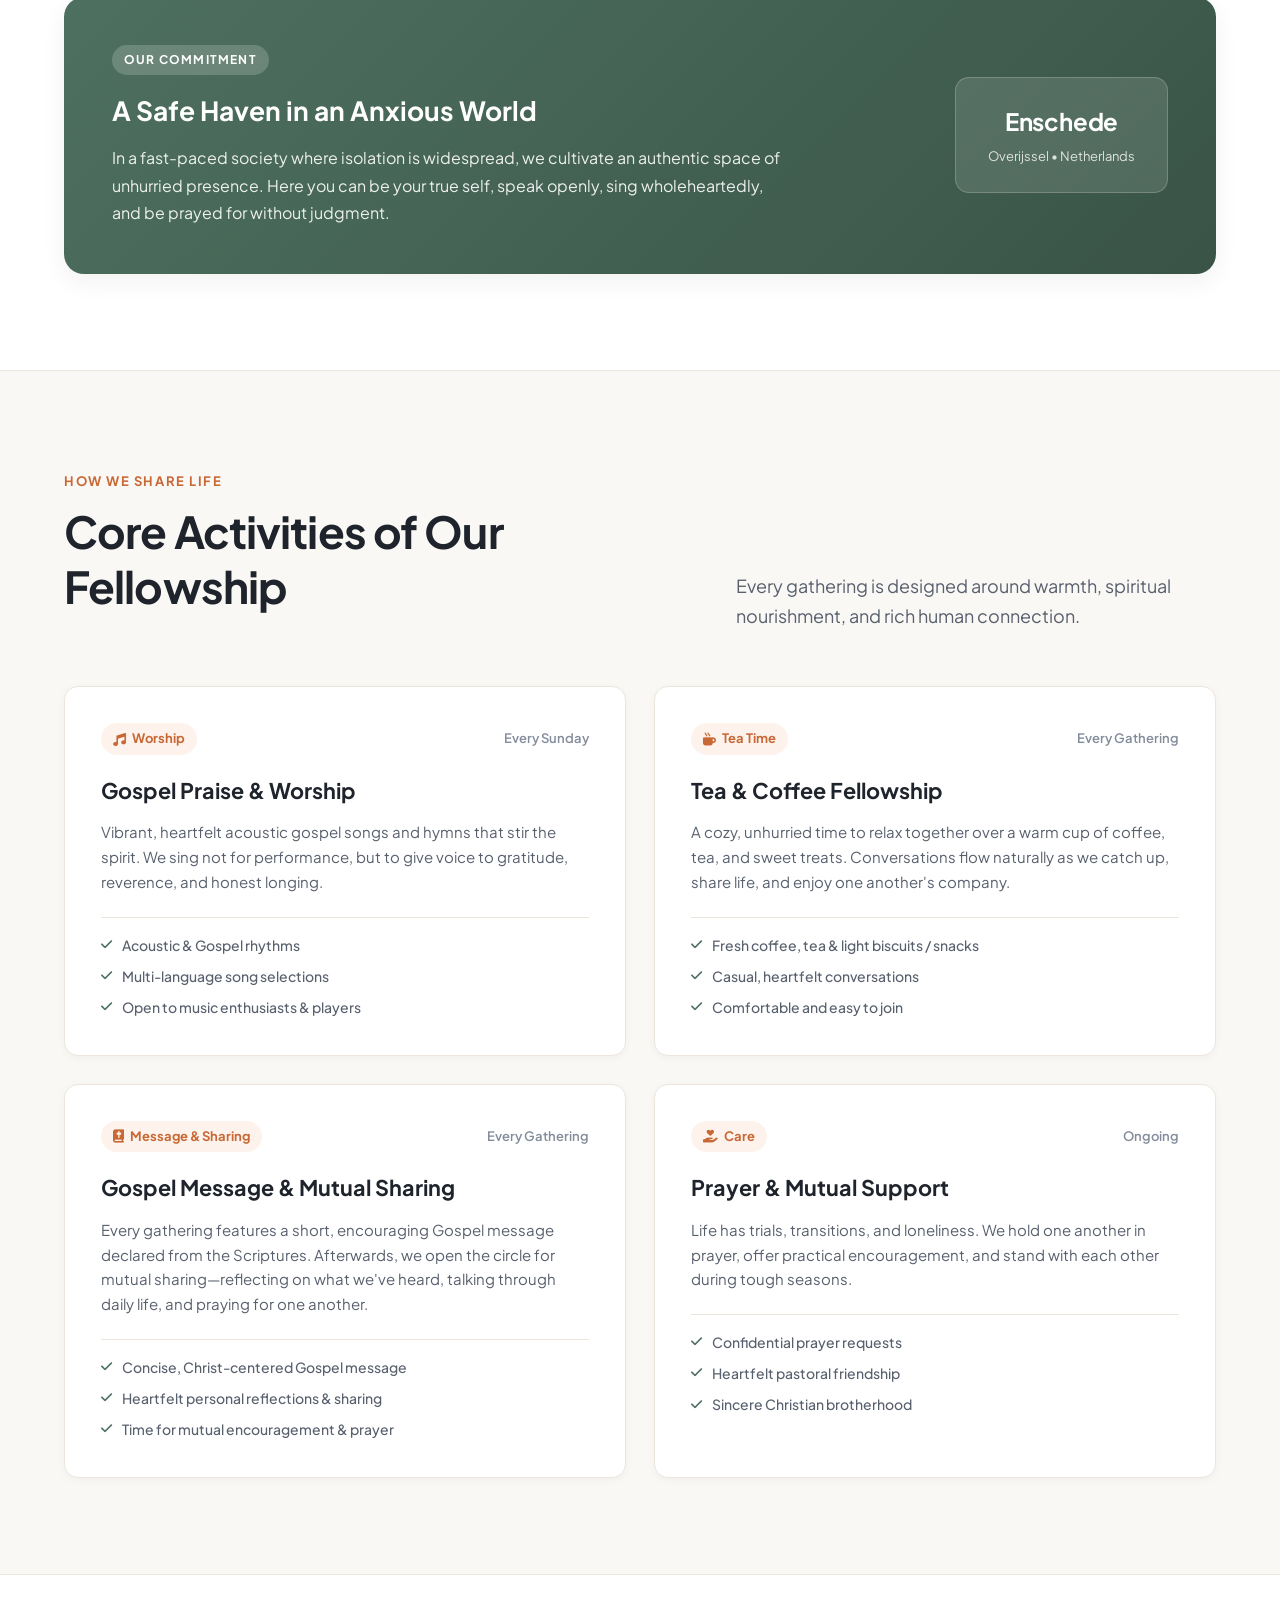
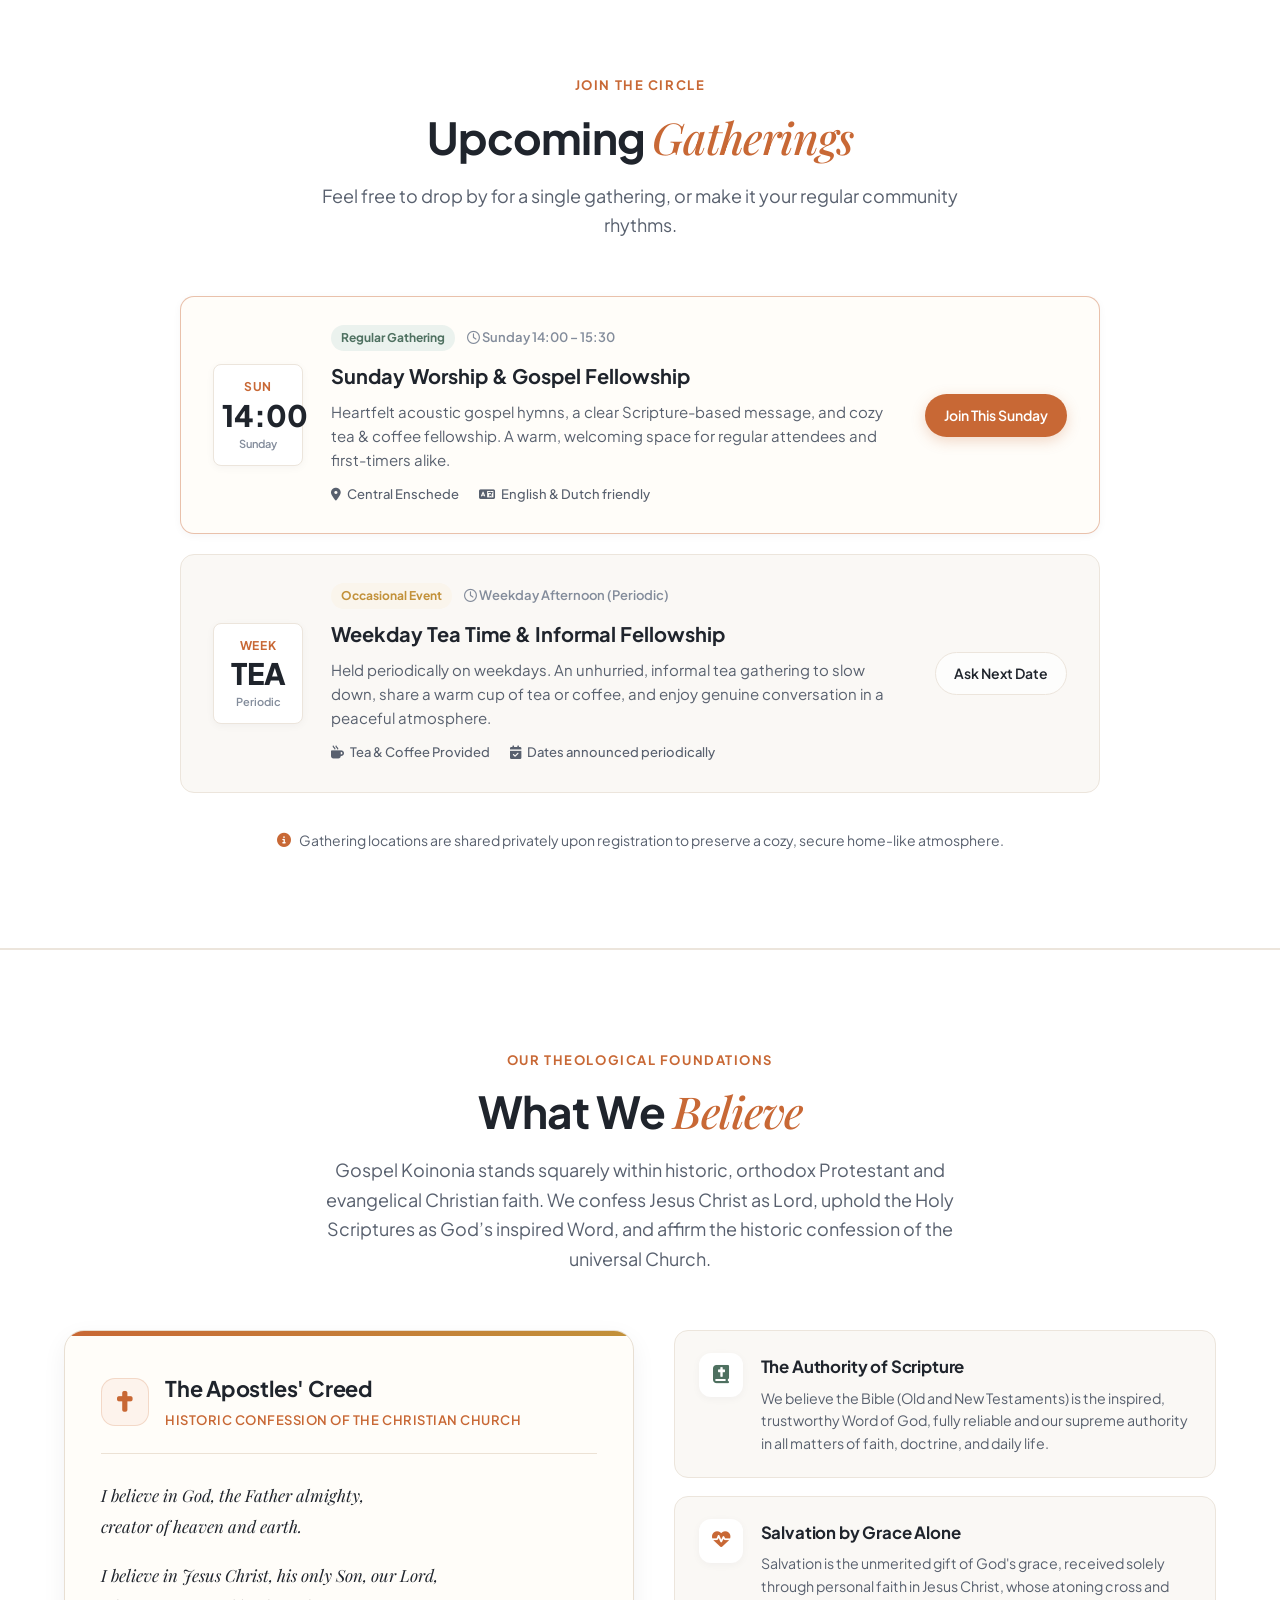
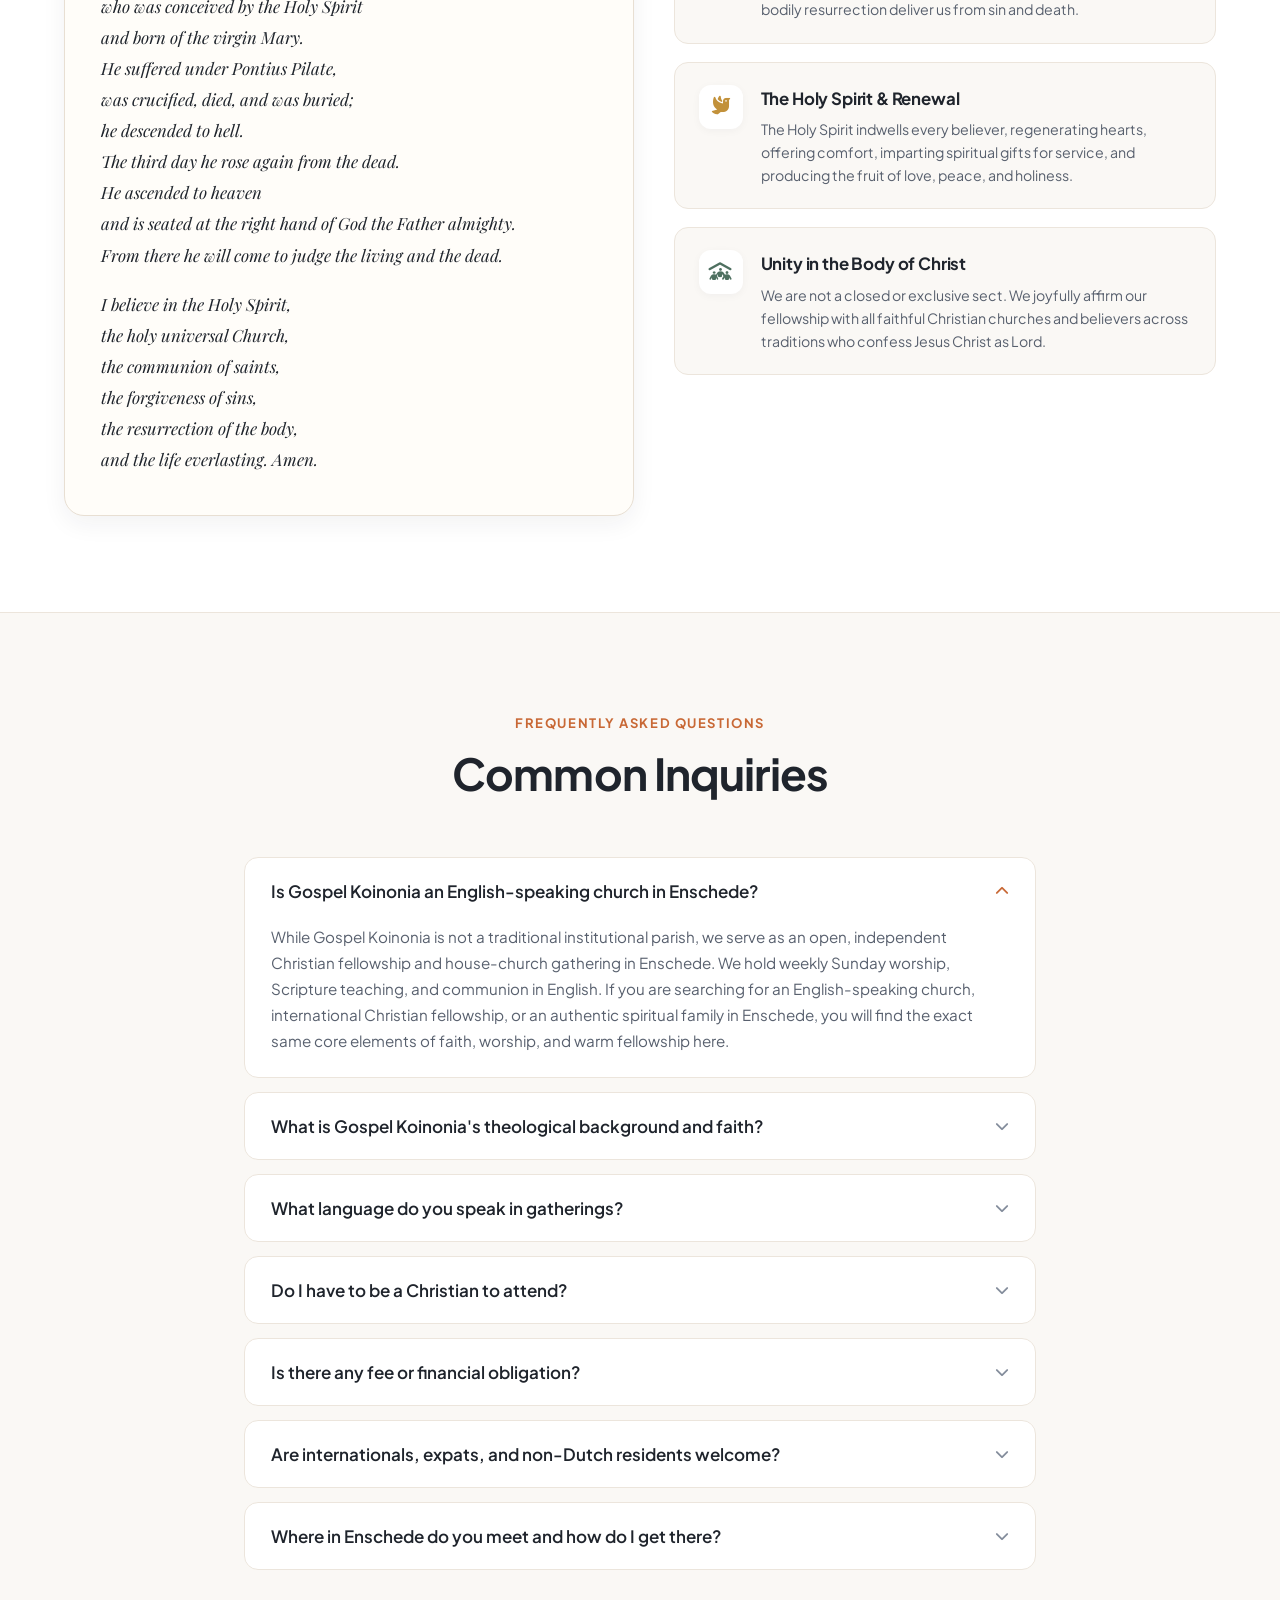
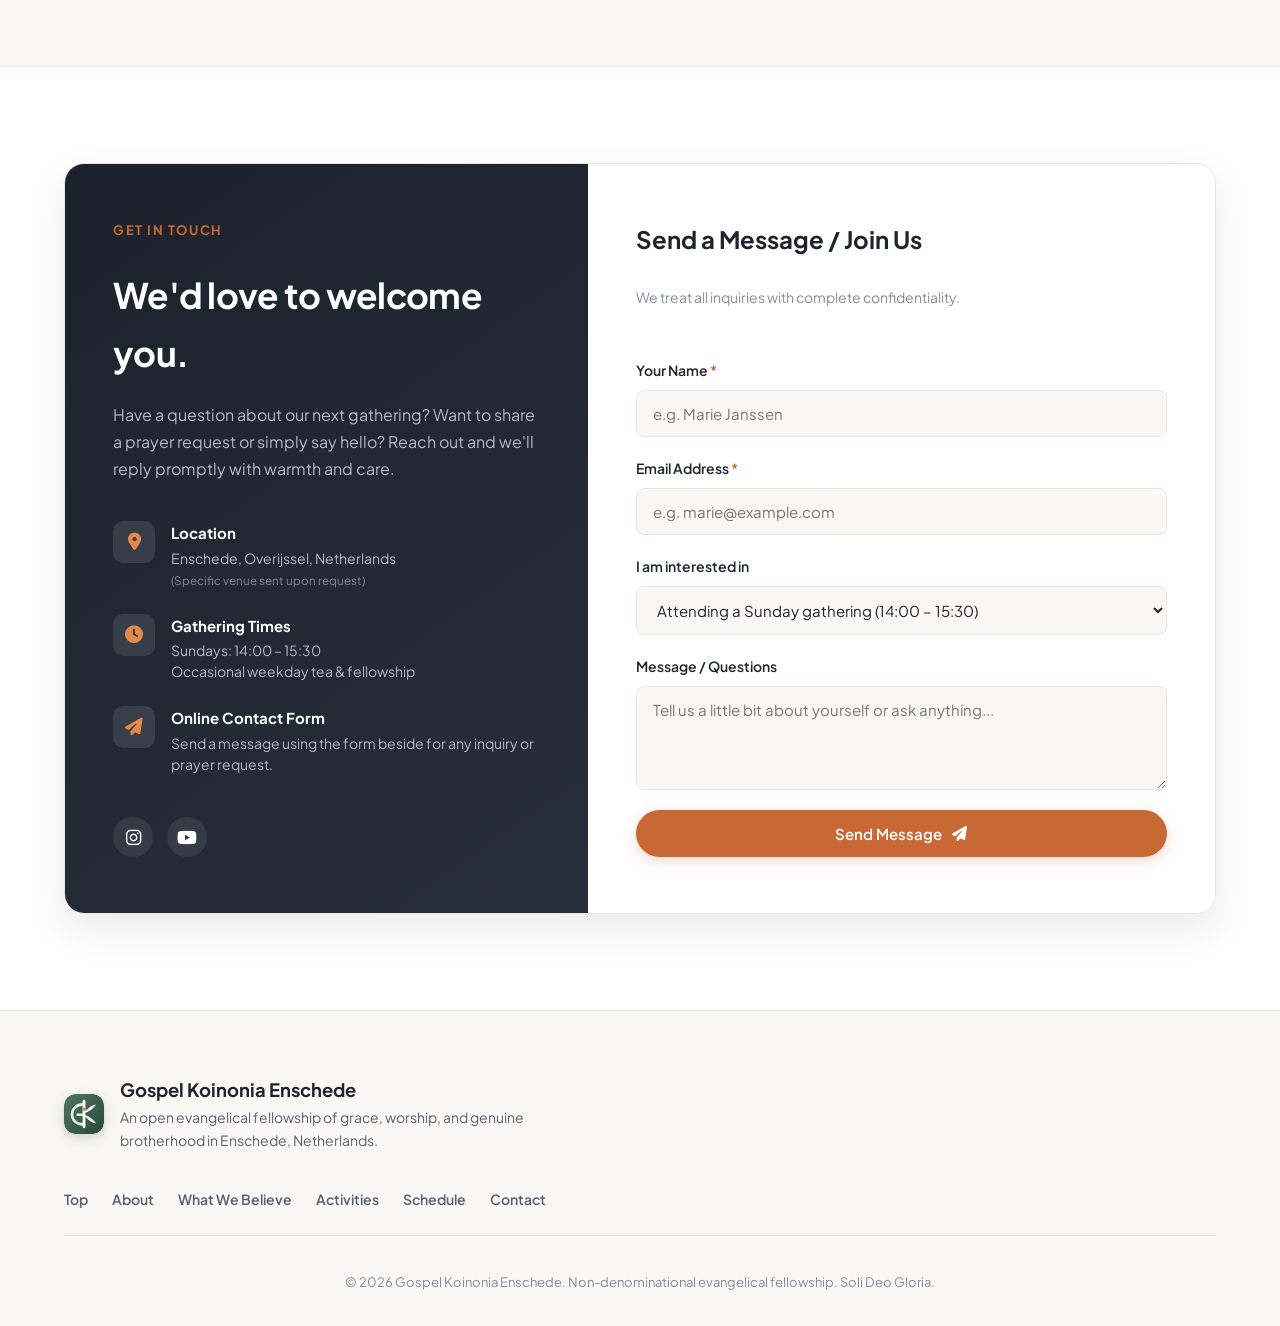
==== commit 1d7df4a8: "SEO hybrid upgrade: add church FAQ, hero search intent hook, and Schema.org Church/PlaceOfWorship st" ====
--- a/index.html
+++ b/index.html
@@ -37,23 +37,25 @@
 
   <link rel="stylesheet" href="style.css">
 
-  <!-- Schema.org JSON-LD Structured Data for Local Search -->
+  <!-- Schema.org JSON-LD Structured Data for Local Search & Church/Fellowship Discovery -->
   <script type="application/ld+json">
   {
     "@context": "https://schema.org",
     "@graph": [
       {
-        "@type": "CommunityOrganization",
+        "@type": ["Church", "PlaceOfWorship", "CommunityOrganization"],
         "@id": "https://gospelkoinonia.com/#organization",
         "url": "https://gospelkoinonia.com/",
         "name": "Gospel Koinonia Enschede",
         "alternateName": [
           "Gospel Koinonia",
+          "English Church Enschede",
+          "International Church Gathering Enschede",
           "Enschede Christian Fellowship",
           "International Christian Fellowship Enschede",
-          "English Church Gathering Enschede"
+          "House Church Enschede"
         ],
-        "description": "An open, Christ-centered English Christian fellowship in Enschede, Netherlands. Gatherings feature acoustic gospel worship, Scripture teaching, and warm fellowship.",
+        "description": "Christ-centered English Christian fellowship and informal Sunday worship community in Enschede, Netherlands. An open spiritual home for internationals, expats, students, and locals seeking biblical worship and warm community.",
         "areaServed": {
           "@type": "City",
           "name": "Enschede",
@@ -77,7 +79,7 @@
         "@id": "https://gospelkoinonia.com/#sunday-gathering",
         "url": "https://gospelkoinonia.com/#schedule",
         "name": "Sunday Worship & Gospel Fellowship",
-        "description": "Weekly English Christian gathering in Enschede with acoustic worship, a short Gospel message, and tea & coffee fellowship.",
+        "description": "Weekly English Christian gathering in Enschede with acoustic worship, a short Gospel message, and tea & coffee fellowship. A welcoming community for anyone looking for an English-speaking church or fellowship.",
         "eventStatus": "https://schema.org/EventScheduled",
         "eventAttendanceMode": "https://schema.org/OfflineEventAttendanceMode",
         "isAccessibleForFree": true,
@@ -86,7 +88,7 @@
           "@id": "https://gospelkoinonia.com/#organization"
         },
         "location": {
-          "@type": "Place",
+          "@type": ["Place", "Church"],
           "name": "Gospel Koinonia Fellowship Space",
           "address": {
             "@type": "PostalAddress",
@@ -192,7 +194,7 @@
             Walking together in the <span class="serif-italic text-accent">grace of Jesus Christ</span>, authentic love, and genuine connection.
           </h1>
           <p class="hero-lead">
-            Gospel Koinonia is an open, Christ-centered evangelical fellowship in Enschede where seekers, students, families, and friends gather to share life, worship in spirit, and walk together in brotherly love.
+            Looking for an English-speaking church or Christian fellowship in Enschede? Gospel Koinonia is an open, Christ-centered gathering where internationals, expats, students, and locals meet to worship, reflect on Scripture, and share genuine community.
           </p>
 
           <div class="hero-cta-group">
@@ -548,6 +550,16 @@
         </div>
 
         <div class="faq-accordion" id="faqAccordion">
+          <div class="faq-item">
+            <button class="faq-question">
+              <span>Is Gospel Koinonia an English-speaking church in Enschede?</span>
+              <i class="fa-solid fa-chevron-down"></i>
+            </button>
+            <div class="faq-answer">
+              <p>While Gospel Koinonia is not a traditional institutional parish, we serve as an open, independent Christian fellowship and house-church gathering in Enschede. We hold weekly Sunday worship, Scripture teaching, and communion in English. If you are searching for an English-speaking church, international Christian fellowship, or an authentic spiritual family in Enschede, you will find the exact same core elements of faith, worship, and warm fellowship here.</p>
+            </div>
+          </div>
+
           <div class="faq-item">
             <button class="faq-question">
               <span>What is Gospel Koinonia's theological background and faith?</span>
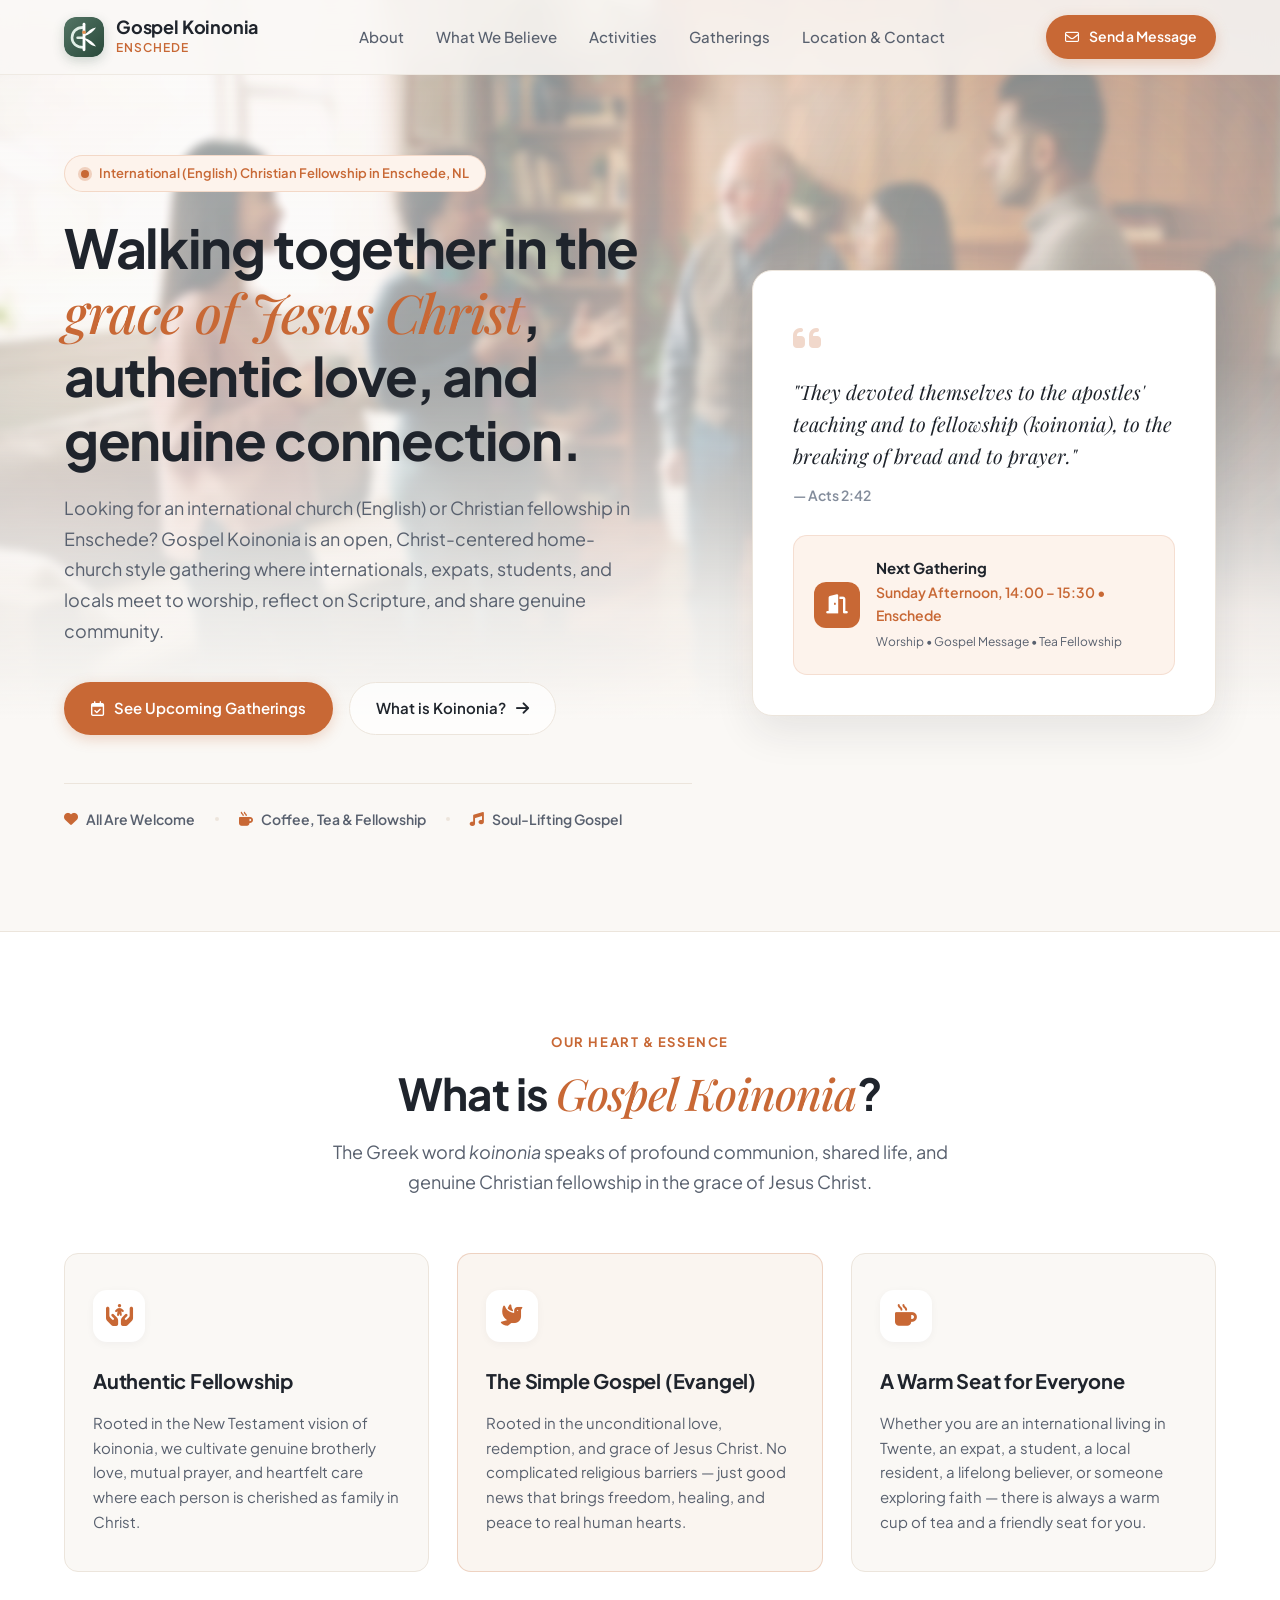
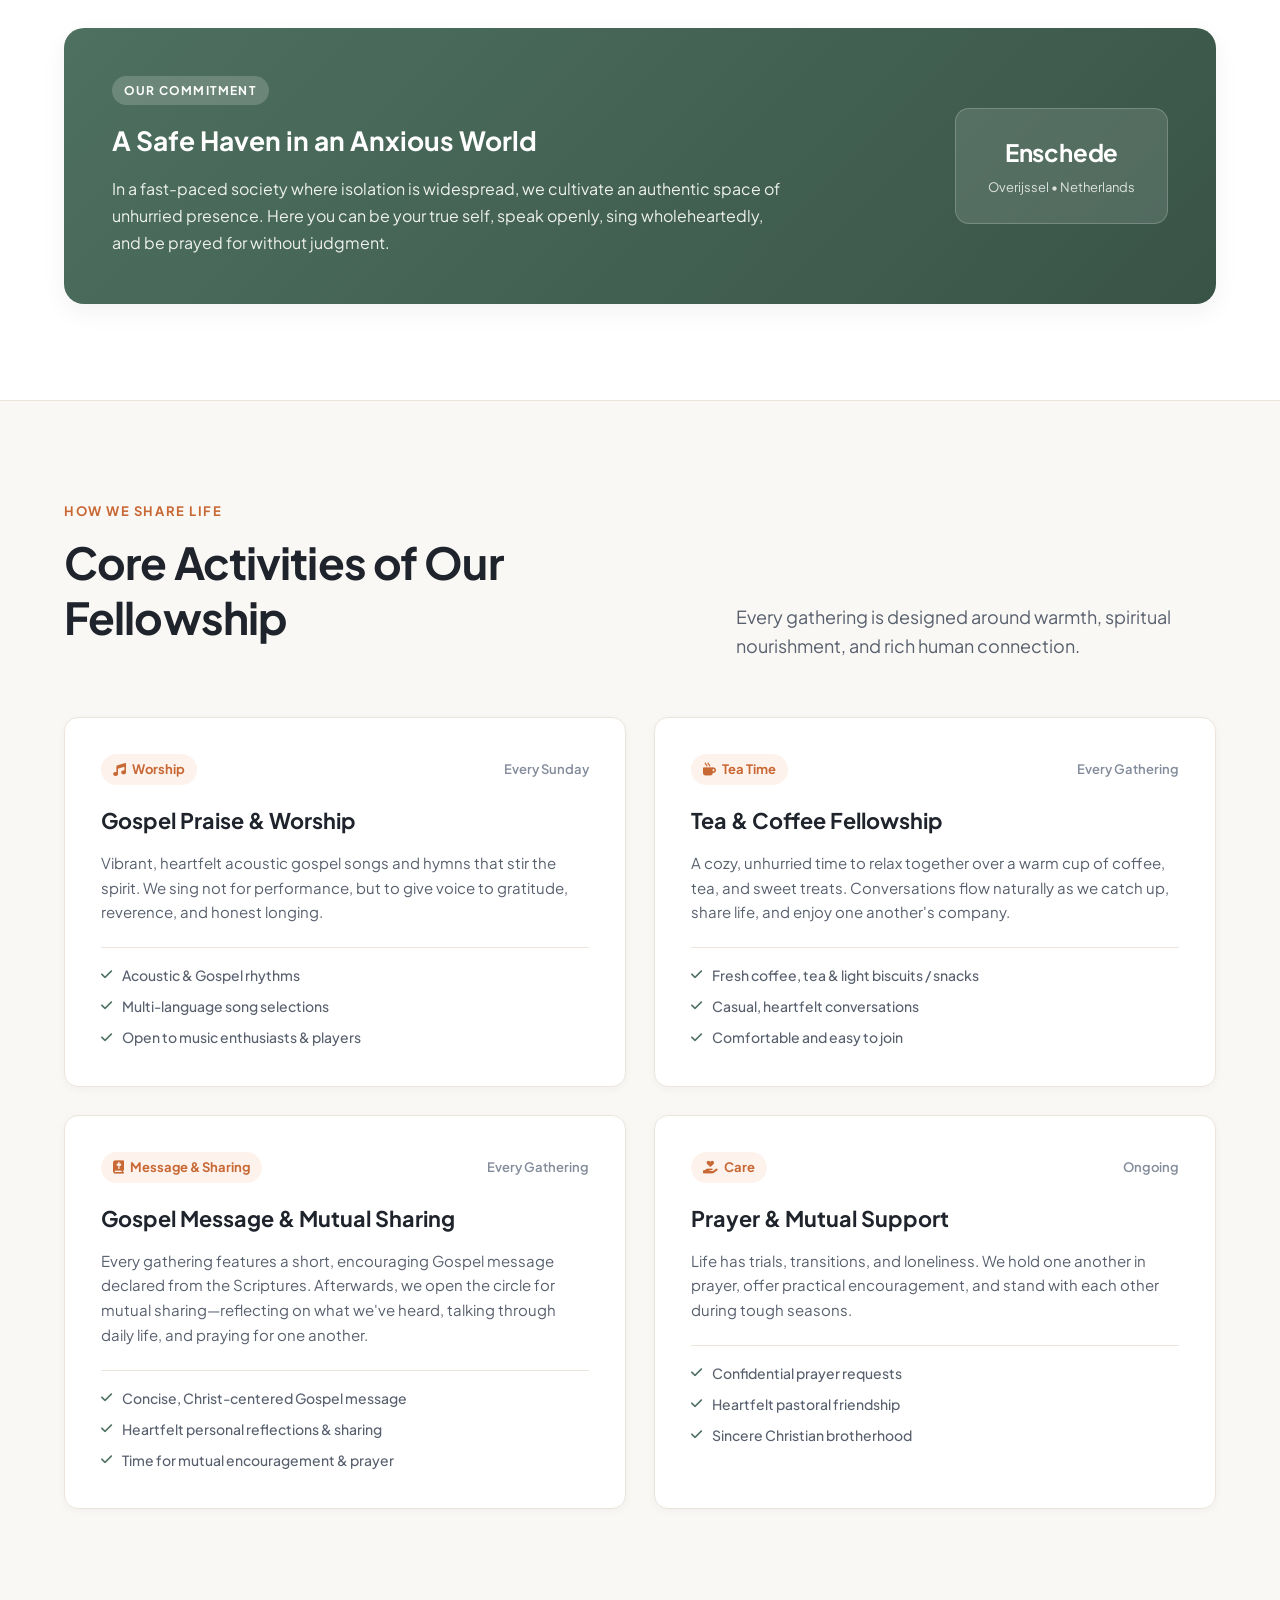
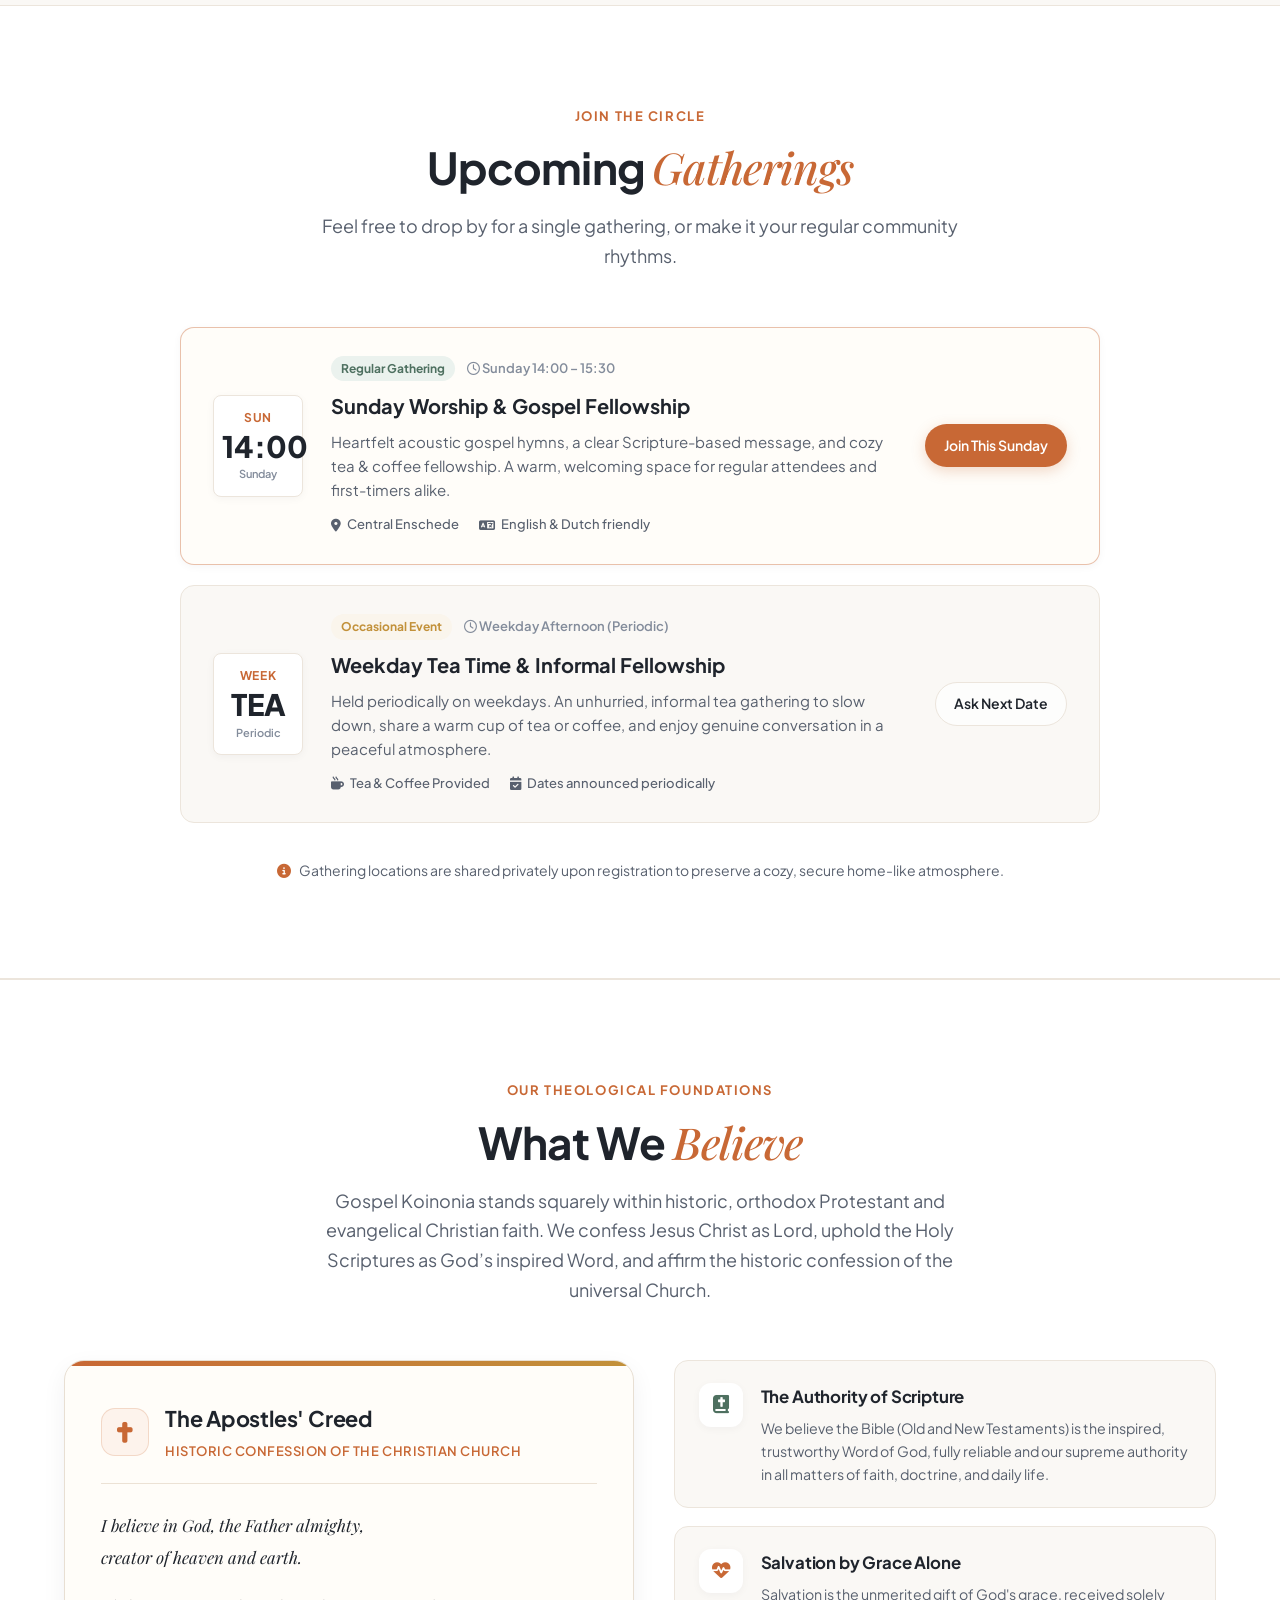
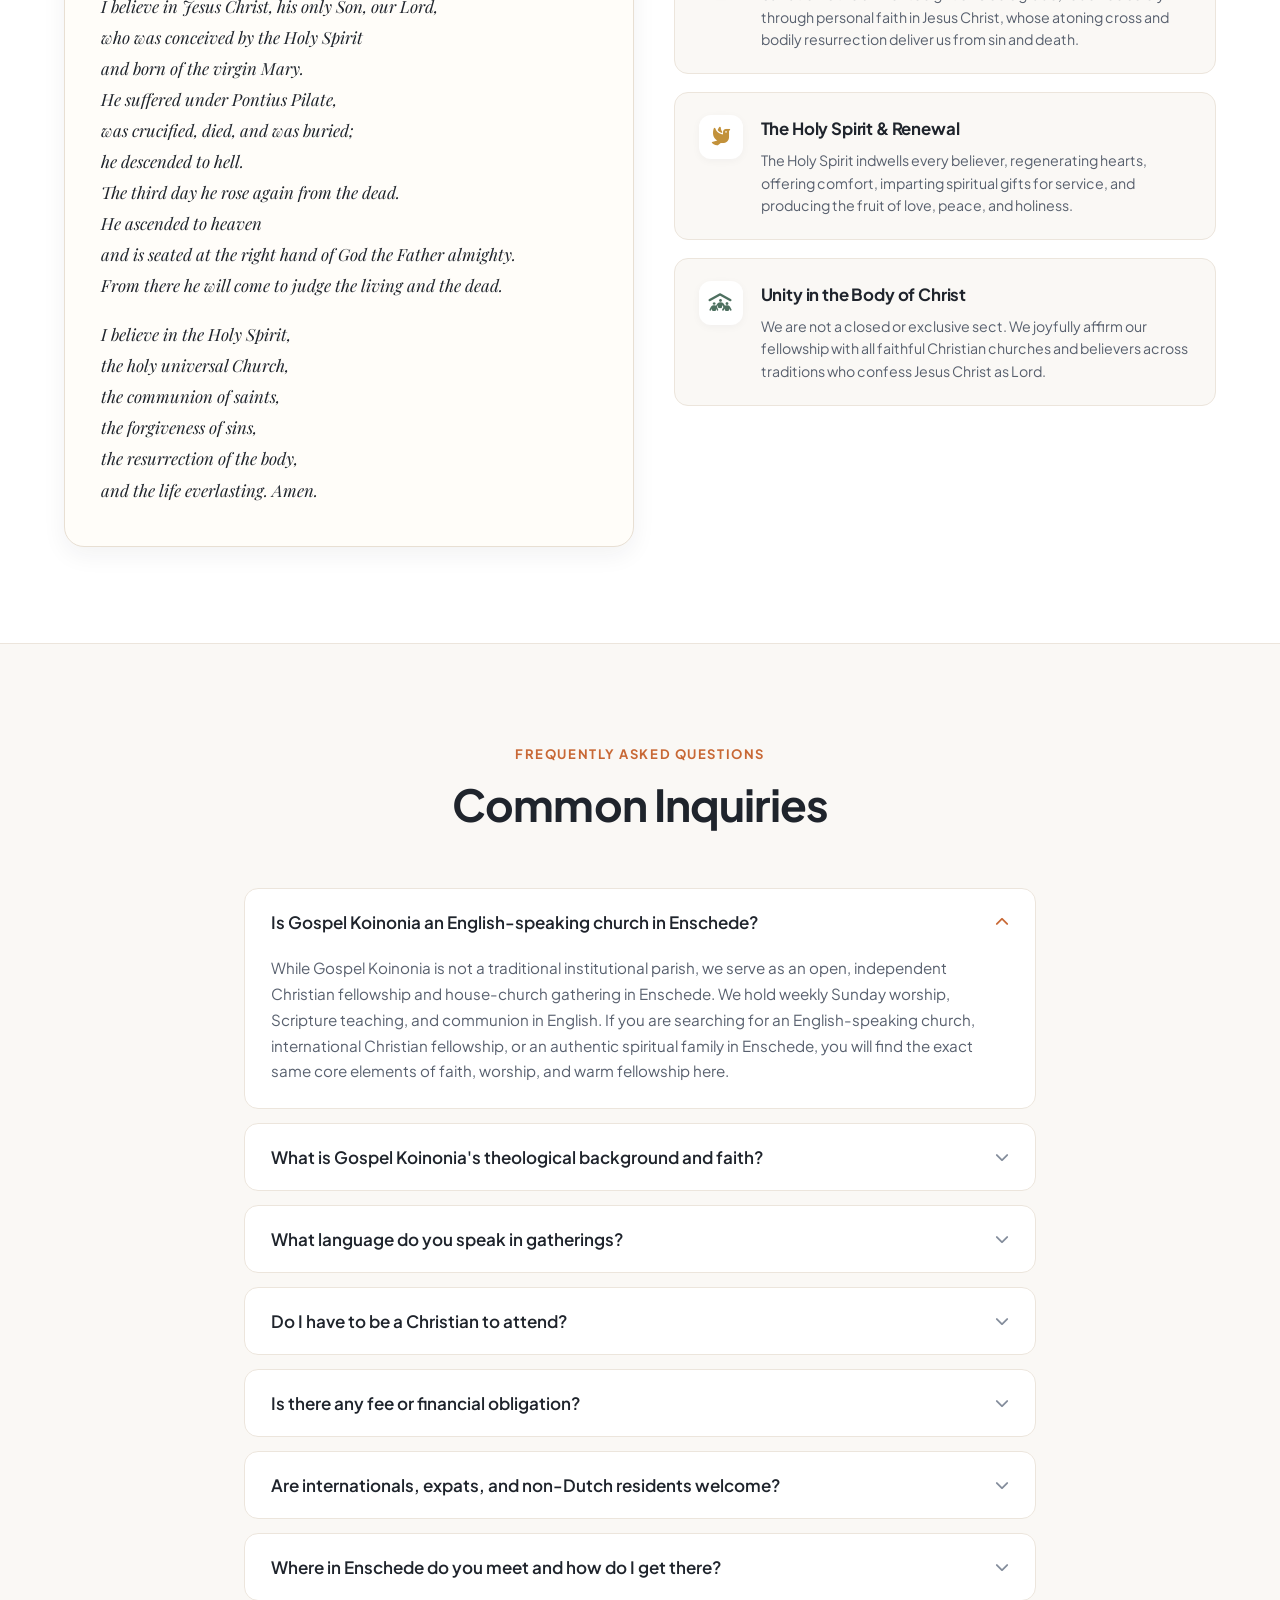
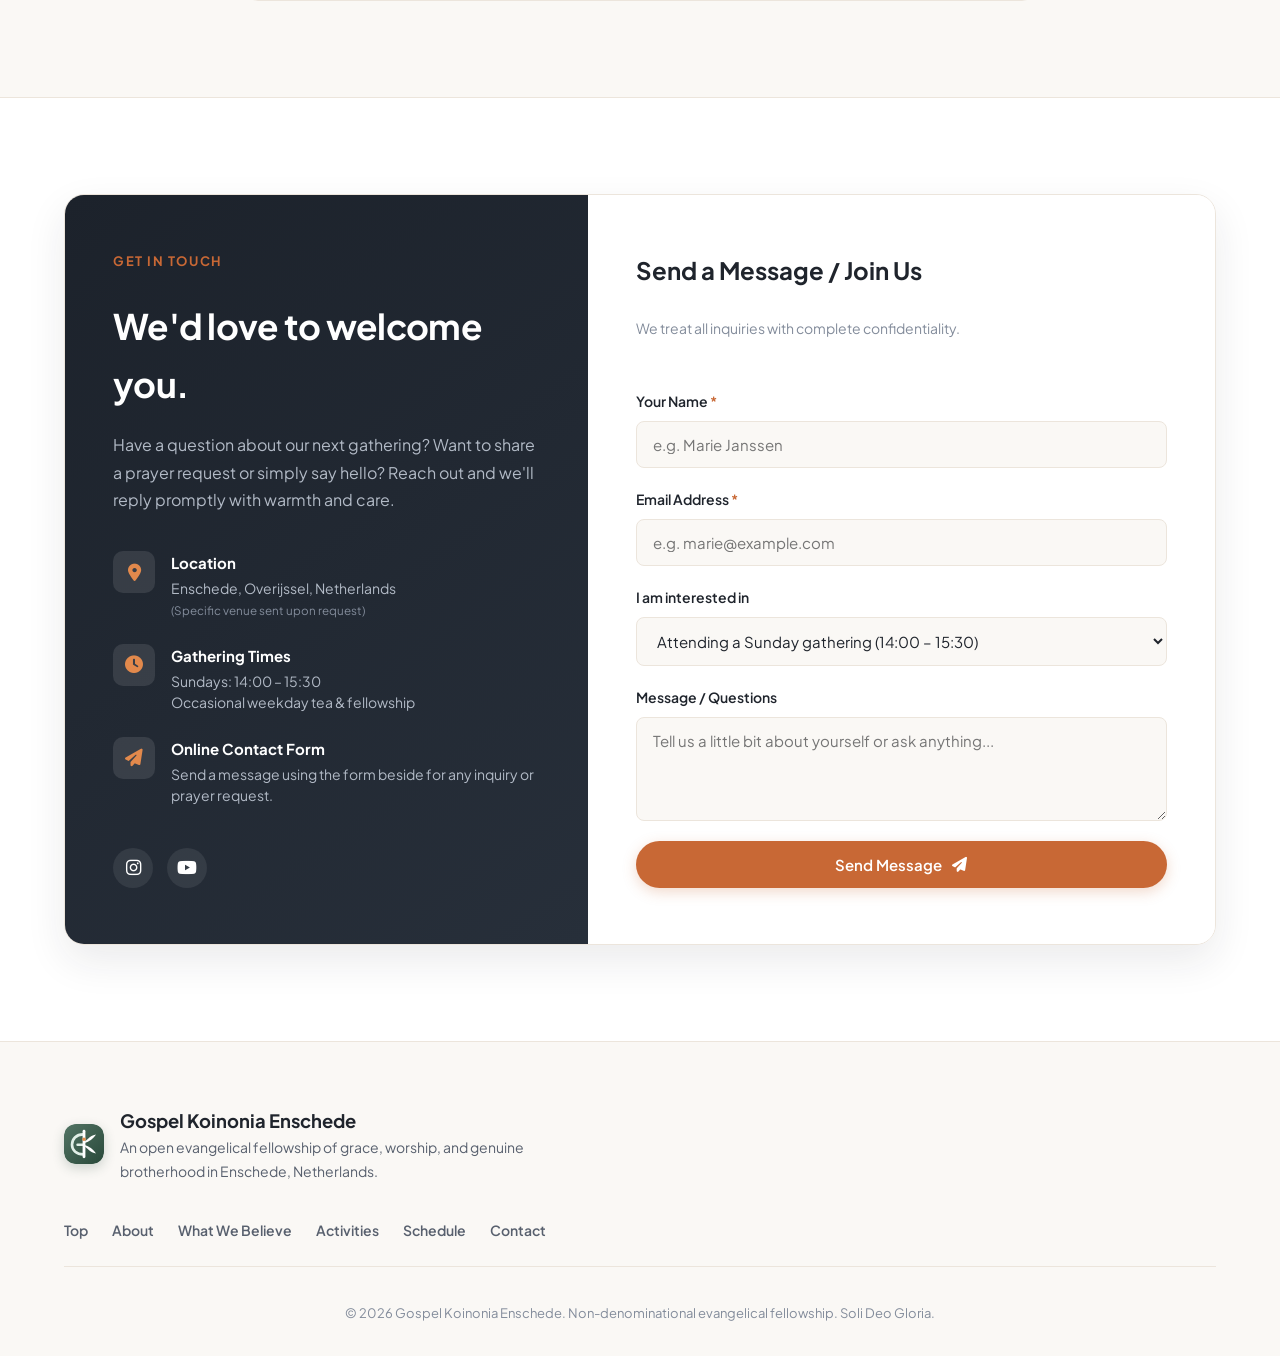
==== commit a66df517: "feat(seo): optimize hero copy and meta tags for international church & home church search queries" ====
--- a/index.html
+++ b/index.html
@@ -3,9 +3,9 @@
 <head>
   <meta charset="UTF-8">
   <meta name="viewport" content="width=device-width, initial-scale=1.0">
-  <title>Gospel Koinonia Enschede | English Christian Fellowship & Sunday Gatherings</title>
-  <meta name="description" content="Open, Christ-centered English Christian fellowship in Enschede, Netherlands. Sunday worship & fellowship (14:00–15:30), Gospel message, and tea fellowship. Internationals, expats, students, and locals warmly welcome.">
-  <meta name="keywords" content="English church Enschede, Christian fellowship Enschede, International church Enschede, University of Twente church, Bible study Enschede, Gospel Koinonia, Protestant fellowship Overijssel, Sunday gathering Enschede">
+  <title>Gospel Koinonia Enschede | International (English) Christian Fellowship & Home Church</title>
+  <meta name="description" content="Looking for an international church (English) or Christian fellowship in Enschede? Gospel Koinonia is an open, Christ-centered home-church style gathering on Sundays (14:00–15:30). Internationals, expats, students, and locals welcome.">
+  <meta name="keywords" content="international church Enschede, English church Enschede, Christian fellowship Enschede, home church Enschede, house church Enschede, University of Twente church, Bible study Enschede, Gospel Koinonia, Protestant fellowship Overijssel, Sunday gathering Enschede">
   <meta name="author" content="Gospel Koinonia Enschede">
 
   <!-- Local SEO & Geo Targeting -->
@@ -17,8 +17,8 @@
   <link rel="canonical" href="https://gospelkoinonia.com/">
 
   <!-- Open Graph / Social Sharing -->
-  <meta property="og:title" content="Gospel Koinonia Enschede | English Christian Fellowship">
-  <meta property="og:description" content="Open English Christian fellowship in Enschede, Netherlands. Sunday gatherings 14:00–15:30, Gospel message, and warm fellowship.">
+  <meta property="og:title" content="Gospel Koinonia Enschede | International (English) Christian Fellowship & Home Church">
+  <meta property="og:description" content="Looking for an international church (English) or Christian fellowship in Enschede? Gospel Koinonia is an open, Christ-centered home-church style gathering on Sundays (14:00–15:30).">
   <meta property="og:type" content="website">
   <meta property="og:url" content="https://gospelkoinonia.com/">
   <meta property="og:locale" content="en_US">
@@ -49,13 +49,15 @@
         "name": "Gospel Koinonia Enschede",
         "alternateName": [
           "Gospel Koinonia",
+          "International Church Enschede",
           "English Church Enschede",
           "International Church Gathering Enschede",
           "Enschede Christian Fellowship",
           "International Christian Fellowship Enschede",
+          "Home Church Enschede",
           "House Church Enschede"
         ],
-        "description": "Christ-centered English Christian fellowship and informal Sunday worship community in Enschede, Netherlands. An open spiritual home for internationals, expats, students, and locals seeking biblical worship and warm community.",
+        "description": "Looking for an international church (English) or Christian fellowship in Enschede? Gospel Koinonia is an open, Christ-centered home-church style gathering where internationals, expats, students, and locals meet to worship, reflect on Scripture, and share genuine community.",
         "areaServed": {
           "@type": "City",
           "name": "Enschede",
@@ -188,13 +190,13 @@
         <div class="hero-content">
           <div class="hero-badge">
             <span class="badge-dot"></span>
-            <span>Christian Evangelical Fellowship in Enschede, NL</span>
+            <span>International (English) Christian Fellowship in Enschede, NL</span>
           </div>
           <h1 class="hero-title">
             Walking together in the <span class="serif-italic text-accent">grace of Jesus Christ</span>, authentic love, and genuine connection.
           </h1>
           <p class="hero-lead">
-            Looking for an English-speaking church or Christian fellowship in Enschede? Gospel Koinonia is an open, Christ-centered gathering where internationals, expats, students, and locals meet to worship, reflect on Scripture, and share genuine community.
+            Looking for an international church (English) or Christian fellowship in Enschede? Gospel Koinonia is an open, Christ-centered home-church style gathering where internationals, expats, students, and locals meet to worship, reflect on Scripture, and share genuine community.
           </p>
 
           <div class="hero-cta-group">
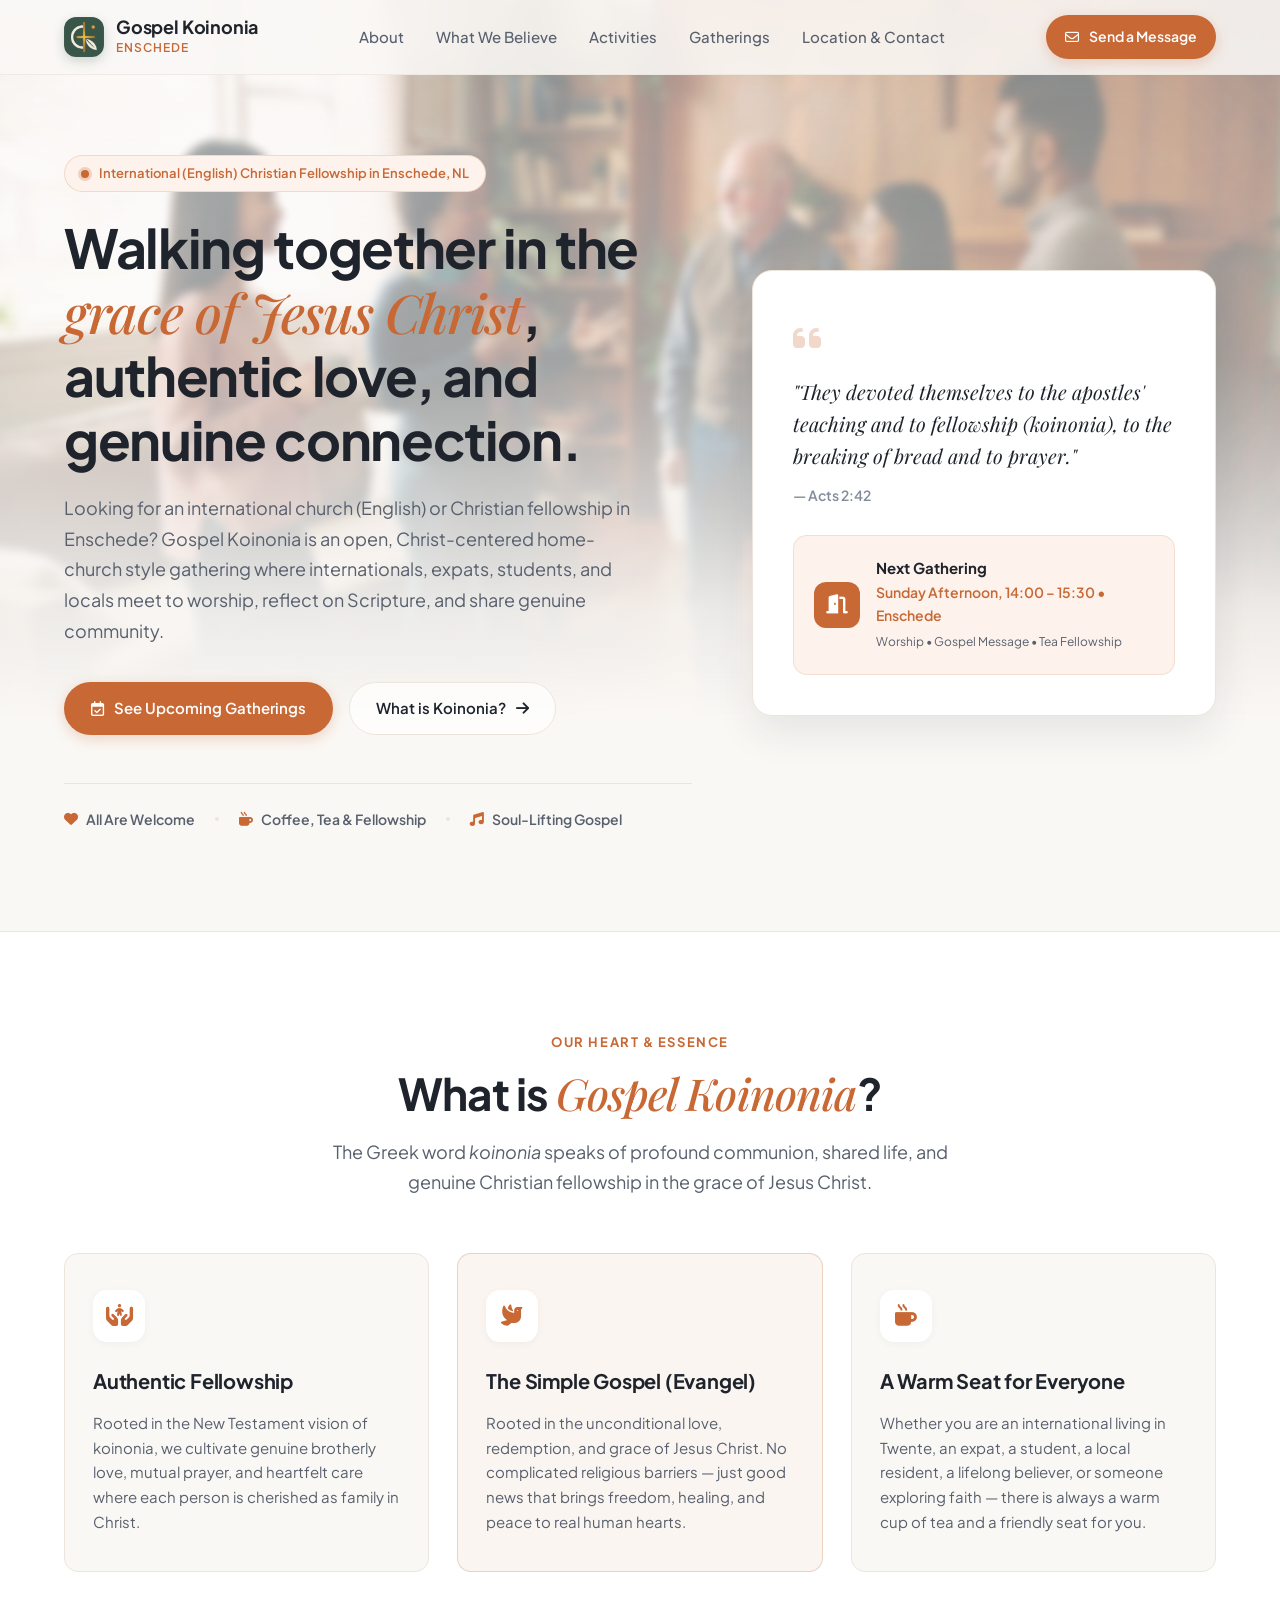
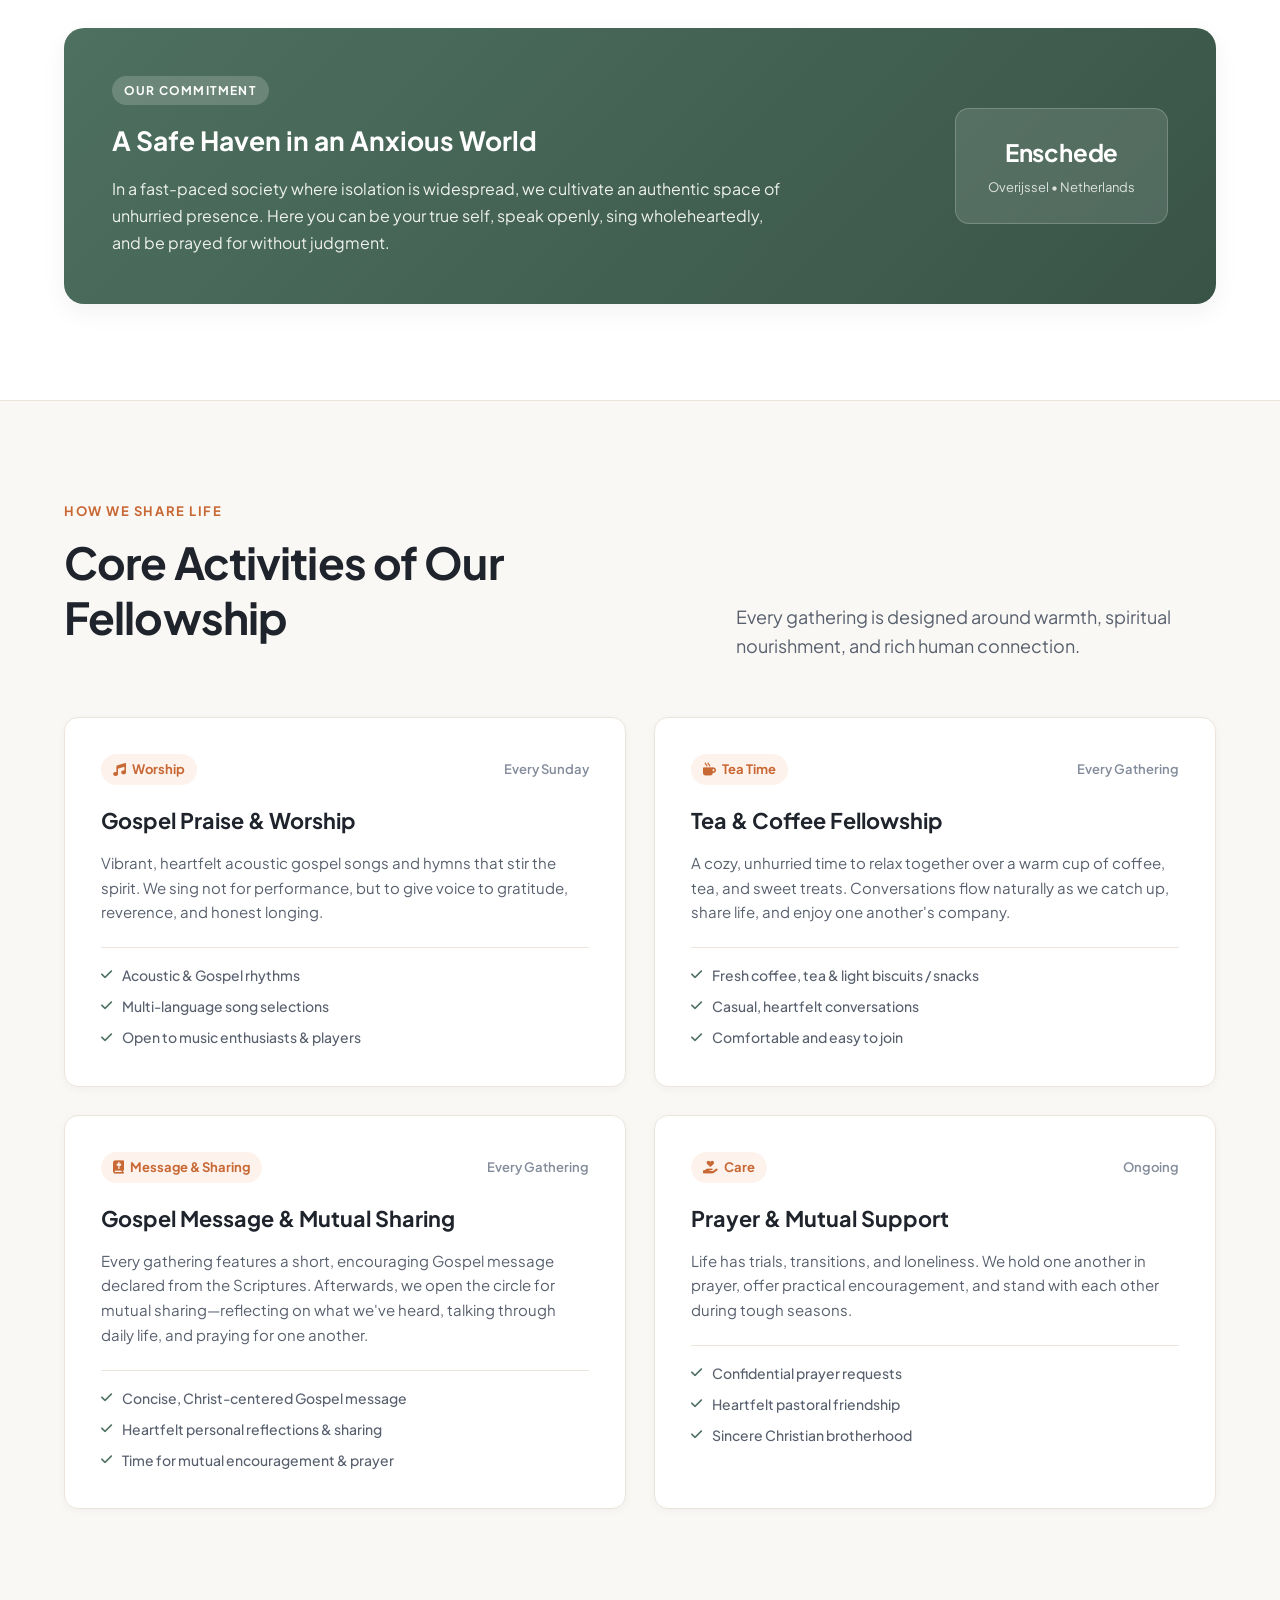
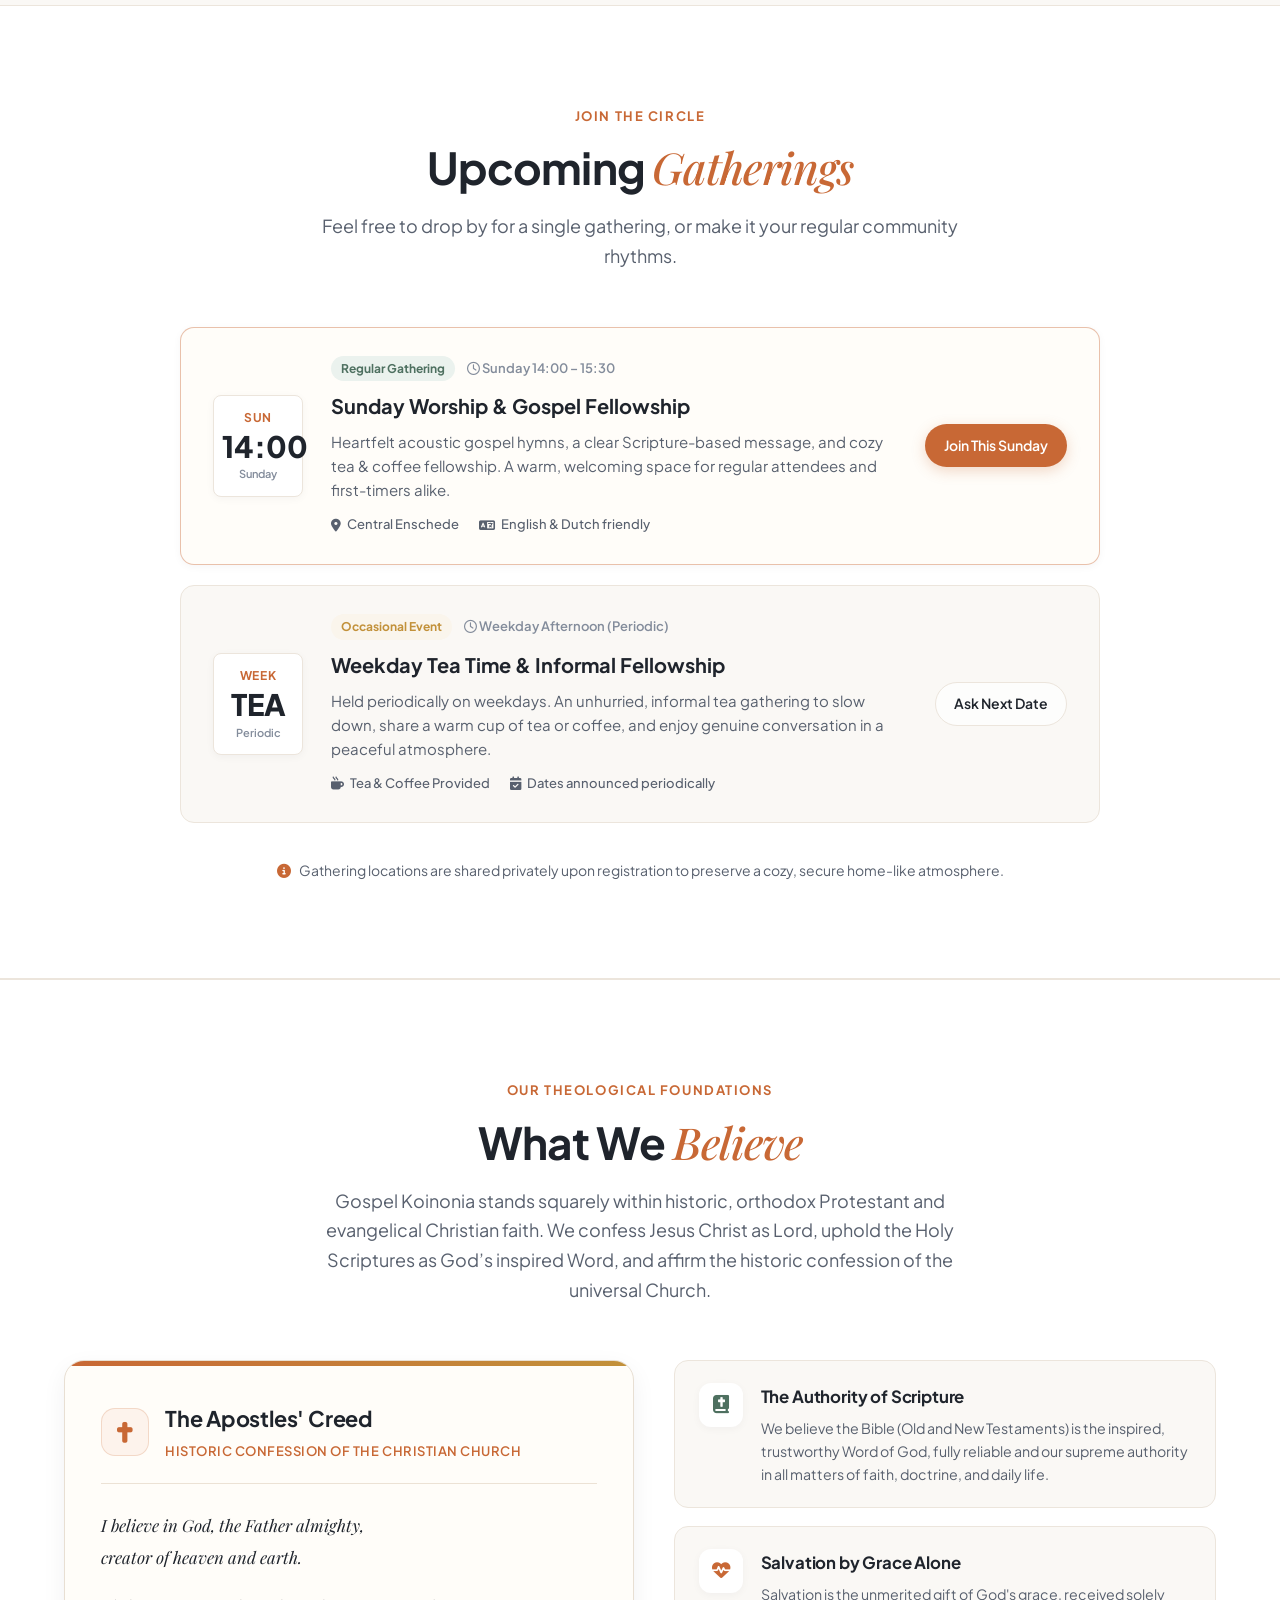
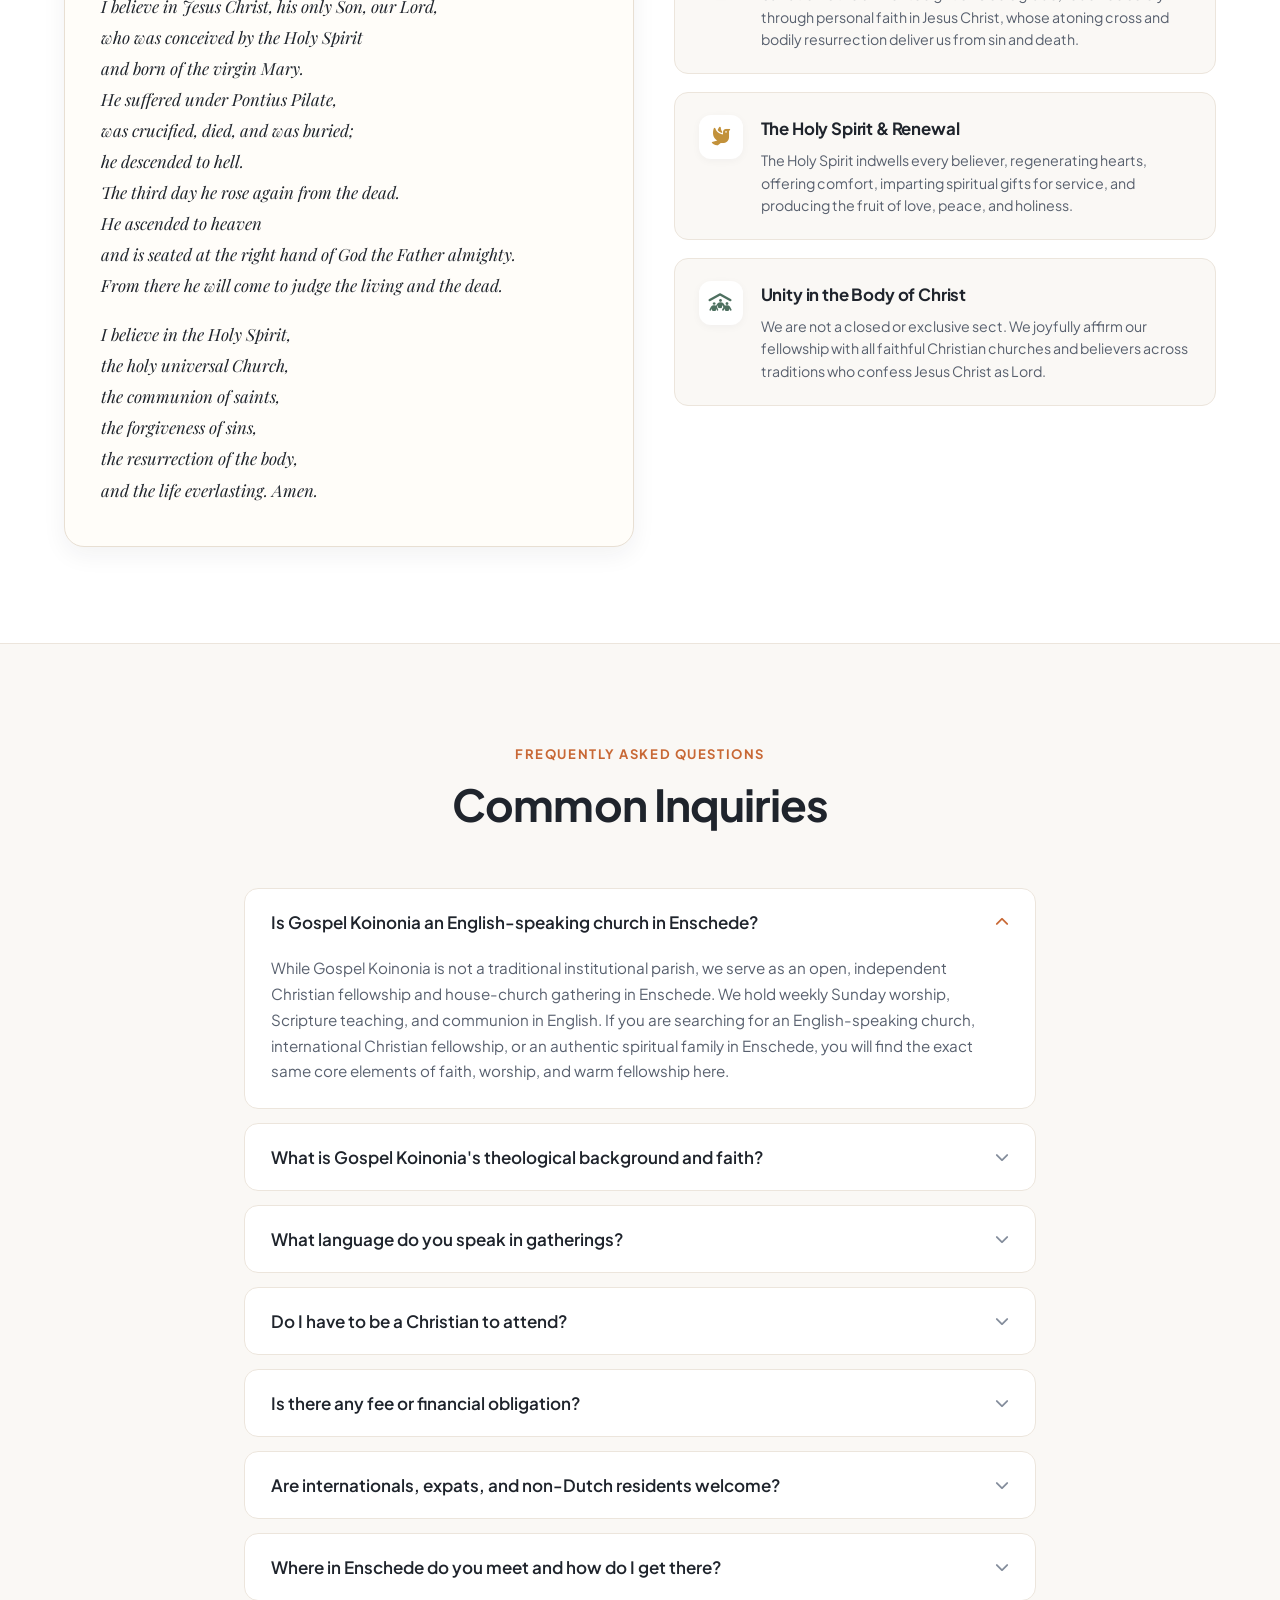
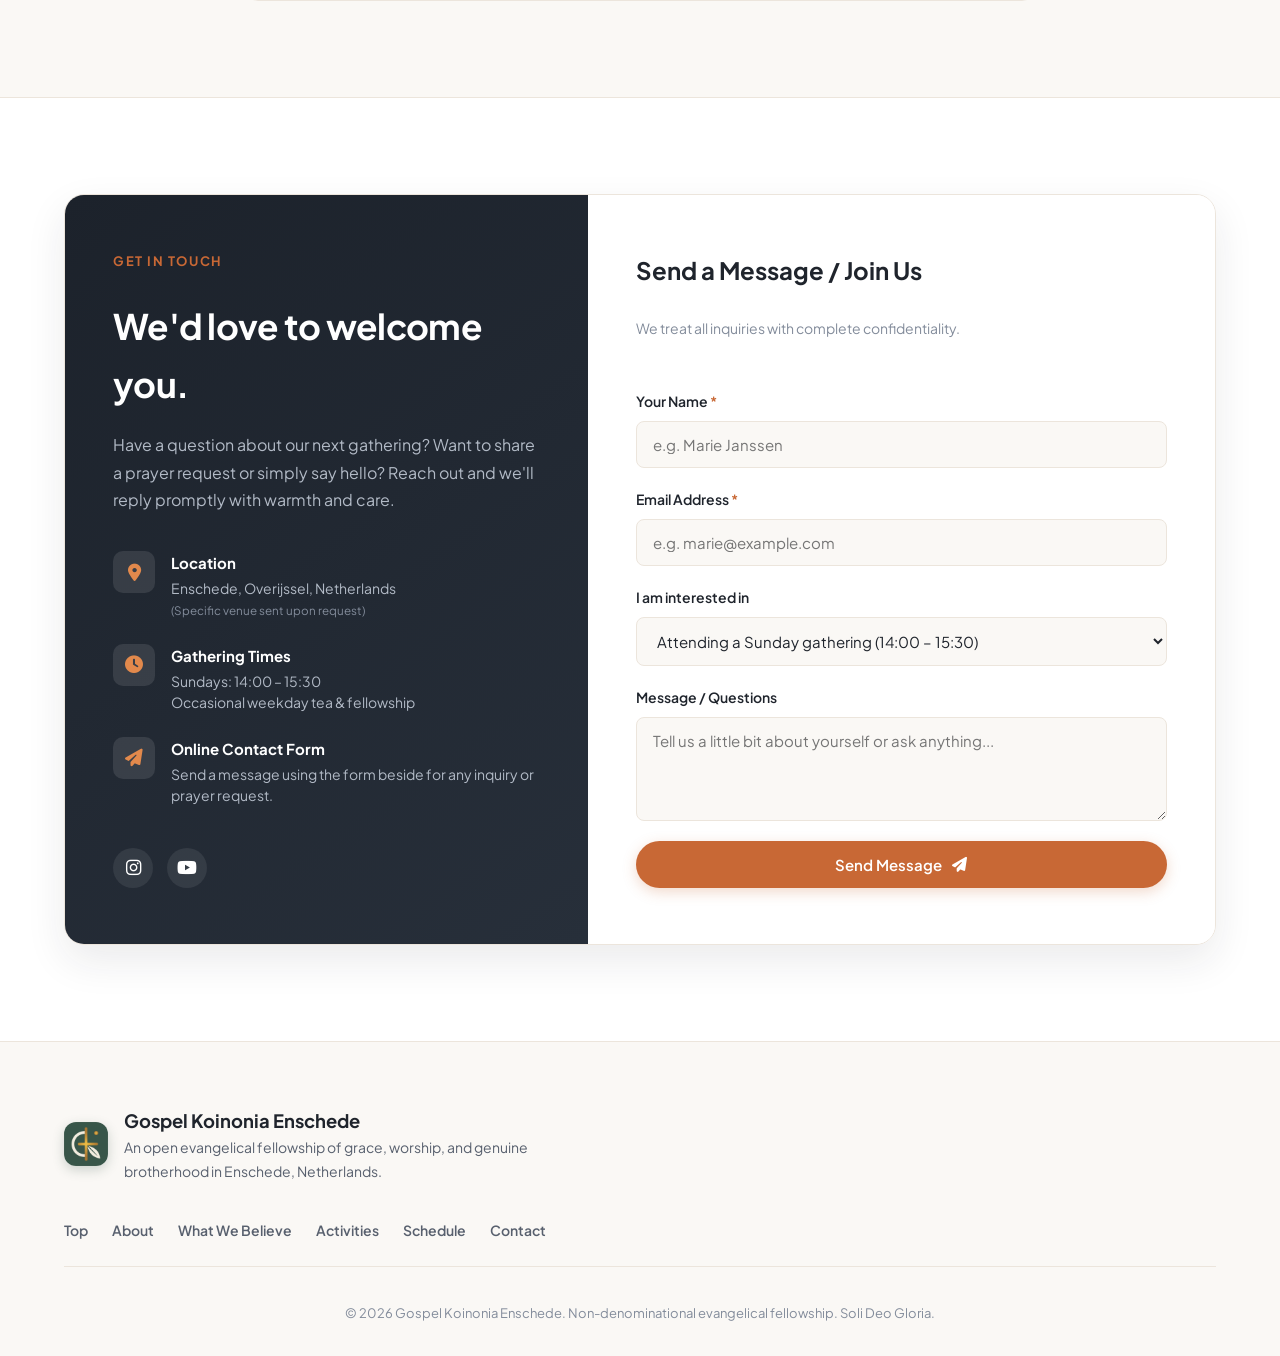
==== commit 661794c0: "feat(branding): implement new high-res logo, favicons, and app icons across the site" ====
--- a/index.html
+++ b/index.html
@@ -21,6 +21,7 @@
   <meta property="og:description" content="Looking for an international church (English) or Christian fellowship in Enschede? Gospel Koinonia is an open, Christ-centered home-church style gathering on Sundays (14:00–15:30).">
   <meta property="og:type" content="website">
   <meta property="og:url" content="https://gospelkoinonia.com/">
+  <meta property="og:image" content="https://gospelkoinonia.com/logo.png">
   <meta property="og:locale" content="en_US">
   <meta property="og:site_name" content="Gospel Koinonia Enschede">
 
@@ -32,8 +33,11 @@
   <!-- Font Awesome Icons -->
   <link rel="stylesheet" href="https://cdnjs.cloudflare.com/ajax/libs/font-awesome/6.5.1/css/all.min.css">
 
-  <!-- Favicon -->
+  <!-- Favicon & App Icons -->
+  <link rel="icon" href="favicon.ico" sizes="any">
+  <link rel="icon" type="image/png" sizes="64x64" href="favicon.png">
   <link rel="icon" type="image/svg+xml" href="favicon.svg">
+  <link rel="apple-touch-icon" sizes="180x180" href="apple-touch-icon.png">
 
   <link rel="stylesheet" href="style.css">
 
@@ -46,6 +50,7 @@
         "@type": ["Church", "PlaceOfWorship", "CommunityOrganization"],
         "@id": "https://gospelkoinonia.com/#organization",
         "url": "https://gospelkoinonia.com/",
+        "logo": "https://gospelkoinonia.com/logo.png",
         "name": "Gospel Koinonia Enschede",
         "alternateName": [
           "Gospel Koinonia",
@@ -123,21 +128,7 @@
   <header class="site-header" id="header">
     <div class="header-container">
       <a href="#hero" class="brand-logo">
-        <svg class="logo-symbol-svg" width="40" height="40" viewBox="0 0 100 100" fill="none" xmlns="http://www.w3.org/2000/svg" aria-label="Gospel Koinonia Logo">
-          <defs>
-            <linearGradient id="gkHeaderGrad" x1="10" y1="10" x2="90" y2="90" gradientUnits="userSpaceOnUse">
-              <stop offset="0%" stop-color="#4E7060"/>
-              <stop offset="100%" stop-color="#2D4D3E"/>
-            </linearGradient>
-          </defs>
-          <rect width="100" height="100" rx="26" fill="url(#gkHeaderGrad)"/>
-          <path d="M48 26 C30 26, 20 38, 20 52 C20 66, 32 76, 48 76" stroke="#E1EFE7" stroke-width="6.5" stroke-linecap="round" fill="none"/>
-          <path d="M34 52 H48" stroke="#E1EFE7" stroke-width="6.5" stroke-linecap="round"/>
-          <path d="M50 18 V82" stroke="#FFFFFF" stroke-width="7" stroke-linecap="round"/>
-          <path d="M50 46 C60 36, 68 28, 80 26 C74 36, 64 44, 50 48" fill="#FFFFFF"/>
-          <path d="M50 52 C64 56, 74 64, 80 74 C68 72, 60 64, 50 54" fill="#FFFFFF"/>
-          <circle cx="50" cy="38" r="4.5" fill="#E28E4E"/>
-        </svg>
+        <img src="logo.png" class="logo-symbol-svg" width="40" height="40" alt="Gospel Koinonia Logo">
         <div class="logo-text">
           <span class="logo-title">Gospel Koinonia</span>
           <span class="logo-sub">Enschede</span>
@@ -723,21 +714,7 @@
   <footer class="site-footer">
     <div class="container footer-container">
       <div class="footer-brand">
-        <svg class="logo-symbol-svg" width="44" height="44" viewBox="0 0 100 100" fill="none" xmlns="http://www.w3.org/2000/svg" aria-label="Gospel Koinonia Logo">
-          <defs>
-            <linearGradient id="gkFooterGrad" x1="10" y1="10" x2="90" y2="90" gradientUnits="userSpaceOnUse">
-              <stop offset="0%" stop-color="#4E7060"/>
-              <stop offset="100%" stop-color="#2D4D3E"/>
-            </linearGradient>
-          </defs>
-          <rect width="100" height="100" rx="26" fill="url(#gkFooterGrad)"/>
-          <path d="M48 26 C30 26, 20 38, 20 52 C20 66, 32 76, 48 76" stroke="#E1EFE7" stroke-width="6.5" stroke-linecap="round" fill="none"/>
-          <path d="M34 52 H48" stroke="#E1EFE7" stroke-width="6.5" stroke-linecap="round"/>
-          <path d="M50 18 V82" stroke="#FFFFFF" stroke-width="7" stroke-linecap="round"/>
-          <path d="M50 46 C60 36, 68 28, 80 26 C74 36, 64 44, 50 48" fill="#FFFFFF"/>
-          <path d="M50 52 C64 56, 74 64, 80 74 C68 72, 60 64, 50 54" fill="#FFFFFF"/>
-          <circle cx="50" cy="38" r="4.5" fill="#E28E4E"/>
-        </svg>
+        <img src="logo.png" class="logo-symbol-svg" width="44" height="44" style="width: 44px; height: 44px;" alt="Gospel Koinonia Logo">
         <div>
           <h4>Gospel Koinonia Enschede</h4>
           <p>An open evangelical fellowship of grace, worship, and genuine brotherhood in Enschede, Netherlands.</p>
--- a/style.css
+++ b/style.css
@@ -336,6 +336,8 @@
   border-radius: 12px;
   box-shadow: 0 4px 12px rgba(45, 77, 62, 0.22);
   flex-shrink: 0;
+  object-fit: cover;
+  display: block;
   transition: transform var(--transition-fast);
 }
 
